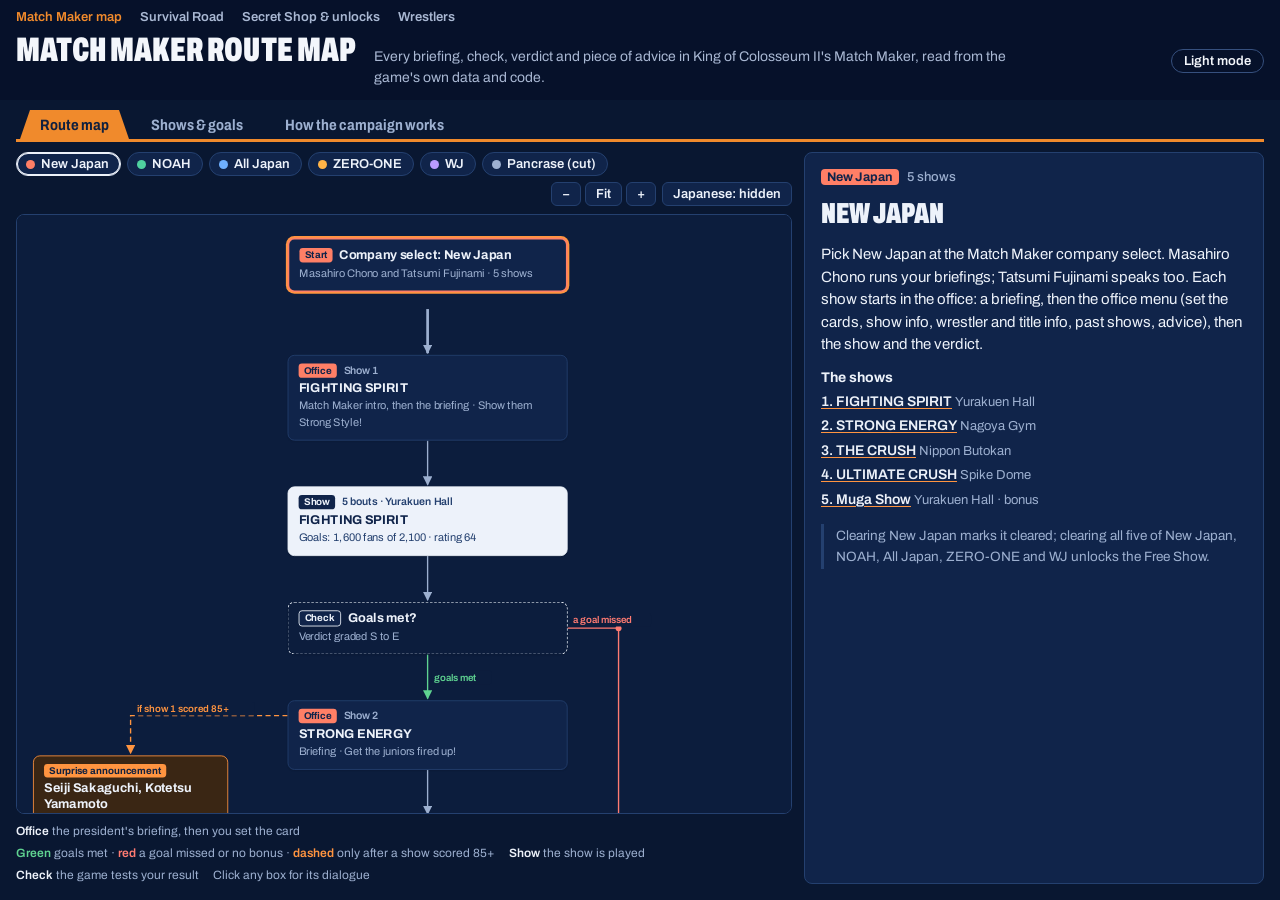
==== docs/matchmaker-map/index.html @ 8a0bccc7 "King of Colosseum II English translation v0.1 (beta)" ====
<!doctype html>
<html lang="en">
<meta charset="utf-8">
<meta name="viewport" content="width=device-width, initial-scale=1">
<title>Match Maker Route Map</title>
<link rel="preconnect" href="https://fonts.googleapis.com">
<link rel="preconnect" href="https://fonts.gstatic.com" crossorigin>
<link rel="stylesheet" href="https://fonts.googleapis.com/css2?family=Big+Shoulders+Display:wght@600;800&family=Source+Sans+3:wght@400;600;700&family=JetBrains+Mono:wght@500&display=swap">
<link rel="preconnect" href="https://fonts.googleapis.com">
<link rel="preconnect" href="https://fonts.gstatic.com" crossorigin>
<link rel="stylesheet" href="https://fonts.googleapis.com/css2?family=Archivo:wdth,wght@62..125,400..900&family=Noto+Sans+JP:wght@400;700&display=swap">
<script>
/* Dark unless the visitor picked light (the toggle in the header). */
try { document.documentElement.dataset.theme = localStorage.getItem("kc2-theme") === "light" ? "light" : "dark"; }
catch (e) { document.documentElement.dataset.theme = "dark"; }
</script>
<style>
/* Shared by the reference pages (tools/pagekit.py): colour tokens (light/dark), header, site nav,
   tabs, chips, buttons, tables and prose. Page-specific colours (--p-*) live here too. */
:root {
  /* light: steel paper and navy ink; the accent is the game's tab orange, gold is the title belt */
  --bg: #e6ebf3; --surface: #ffffff; --sunk: #eef2f8; --ink: #0d1a33; --muted: #4d5d78; --line: #c3cfe1;
  --accent: #c2560c; --accent-soft: #fde9d8; --accent-ink: #ffffff; --good: #17734a; --bad: #b42318; --hl: #8a6100; --hl-bg: #fff2cc;
  --tab: #e8781f; --tab-ink: #10203f; --band: #0f2347; --band-ink: #f3f6fb;
  --p-njpw: #c2412d; --p-noah: #127a55; --p-ajpw: #2563b0; --p-zero1: #b06200; --p-wj: #6d45a8; --p-pancrase: #5a6573;
  --display: "Archivo", "Arial Narrow", "Helvetica Neue", sans-serif;
  --body: "Archivo", "Noto Sans JP", "Segoe UI", system-ui, sans-serif;
  --mono: var(--body);
}
@media (prefers-color-scheme: dark) { :root:not([data-theme="light"]) {
  /* dark: the game's menu blue */
  --bg: #091731; --surface: #10244a; --sunk: #0c1d3d; --ink: #edf2fa; --muted: #9db0d0; --line: #24406f;
  --accent: #ff9440; --accent-soft: #3a2614; --accent-ink: #10203f; --good: #5fd391; --bad: #ff7b72; --hl: #f5c451; --hl-bg: #33290f;
  --tab: #f08a2c; --tab-ink: #10203f; --band: #06112a; --band-ink: #f3f6fb;
  --p-njpw: #ff7f66; --p-noah: #4fd1a0; --p-ajpw: #6fb0ff; --p-zero1: #ffb347; --p-wj: #b99bff; --p-pancrase: #9db0d0;
  color-scheme: dark; } }
:root[data-theme="dark"] {
  --bg: #091731; --surface: #10244a; --sunk: #0c1d3d; --ink: #edf2fa; --muted: #9db0d0; --line: #24406f;
  --accent: #ff9440; --accent-soft: #3a2614; --accent-ink: #10203f; --good: #5fd391; --bad: #ff7b72; --hl: #f5c451; --hl-bg: #33290f;
  --tab: #f08a2c; --tab-ink: #10203f; --band: #06112a; --band-ink: #f3f6fb;
  --p-njpw: #ff7f66; --p-noah: #4fd1a0; --p-ajpw: #6fb0ff; --p-zero1: #ffb347; --p-wj: #b99bff; --p-pancrase: #9db0d0;
  color-scheme: dark; }

html, body { height: 100%; }
*, *::before, *::after { box-sizing: border-box; }
[hidden] { display: none !important; }
body { background: var(--bg); color: var(--ink); margin: 0; font: 15px/1.5 var(--body); font-variant-numeric: tabular-nums; }
:lang(ja), [lang="ja"] { font-family: "Noto Sans JP", var(--body); }
.app { display: flex; flex-direction: column; height: 100%; padding: 0 16px 16px; gap: 10px; }
/* Header: a dark band across the top, the title in heavy condensed type */
header { display: flex; flex-wrap: wrap; align-items: baseline; gap: 4px 18px; margin: 0 -16px; padding: 10px 16px 12px; background: var(--band); color: var(--band-ink); }
h1 { font: 900 34px/0.95 var(--display); font-stretch: 62%; letter-spacing: .005em; text-transform: uppercase; margin: 0; }
h1 span { color: inherit; }
.sub { color: #a9b8d3; font-size: 14px; max-width: 80ch; }
#theme { margin-left: auto; align-self: center; font: 600 13px var(--body); border: 1px solid #36507e; background: transparent; color: var(--band-ink); border-radius: 999px; padding: 4px 12px; cursor: pointer; }
/* Tabs: the game's orange slanted tab header for the open one */
nav.tabs { display: flex; gap: 2px; border-bottom: 3px solid var(--tab); flex-wrap: wrap; padding-left: 4px; }
nav.tabs button { font: 700 15px var(--body); font-stretch: 85%; background: none; border: 0; color: var(--muted); padding: 7px 20px 6px; cursor: pointer; clip-path: polygon(10px 0, calc(100% - 10px) 0, 100% 100%, 0 100%); }
nav.tabs button:hover { color: var(--ink); background: var(--sunk); }
nav.tabs button[aria-selected="true"] { color: var(--tab-ink); background: var(--tab); }
button:focus-visible, a:focus-visible, select:focus-visible, [tabindex]:focus-visible { outline: 2px solid var(--accent); outline-offset: 2px; }
.view { flex: 1; min-height: 0; }
.chip { font: 600 13px var(--body); border: 1px solid var(--line); background: var(--surface); color: var(--ink); border-radius: 999px; padding: 4px 11px 4px 9px; cursor: pointer; display: inline-flex; align-items: center; gap: 6px; }
.chip .dot { width: 9px; height: 9px; border-radius: 50%; background: var(--c); }
.chip[aria-pressed="true"] { border-color: var(--ink); box-shadow: inset 0 0 0 1px var(--ink); }
.btn { font: 600 13px var(--body); border: 1px solid var(--line); background: var(--surface); color: var(--ink); border-radius: 6px; padding: 4px 10px; cursor: pointer; }
.btn:hover { border-color: var(--ink); }
.btn[aria-pressed="true"] { border-color: var(--accent); color: var(--accent); }
a.sl { color: var(--ink); font-weight: 600; text-decoration: underline; text-decoration-color: var(--accent); text-underline-offset: 2px; cursor: pointer; }
.muted { color: var(--muted); }
.small { font-size: 13px; }
/* Tables and prose */
.wrap { max-width: 1180px; display: grid; gap: 16px; padding-bottom: 24px; }
.filters { display: flex; flex-wrap: wrap; gap: 6px; align-items: center; }
.filters select { font: 14px var(--body); padding: 4px 8px; border: 1px solid var(--line); border-radius: 6px; background: var(--surface); color: var(--ink); }
.tablebox { overflow-x: auto; border: 1px solid var(--line); border-radius: 8px; background: var(--surface); }
table { border-collapse: collapse; width: 100%; font-size: 14px; }
th, td { text-align: left; vertical-align: top; padding: 8px 10px; border-bottom: 1px solid var(--line); }
th { font: 700 13px var(--body); color: var(--muted); position: sticky; top: 0; background: var(--surface); }
td.n { font-variant-numeric: tabular-nums; white-space: nowrap; text-align: right; }
tr.first td { border-top: 2px solid var(--line); }
.prose { max-width: 72ch; display: grid; gap: 10px; }
.prose h2 { font: 900 30px/1 var(--display); font-stretch: 62%; text-transform: uppercase; margin: 12px 0 0; }
.prose p, .prose li { margin: 0; }
.prose ol, .prose ul { margin: 0; padding-left: 22px; display: grid; gap: 4px; }
.prose table { font-size: 14px; }
.k { font: 600 13px ui-monospace, Menlo, monospace; background: var(--sunk); border: 1px solid var(--line); border-radius: 4px; padding: 0 4px; }
nav.site { display: flex; flex-wrap: wrap; gap: 4px 18px; font: 600 13px var(--body); width: 100%; order: -1; padding-bottom: 6px; }
nav.site a { color: #a9b8d3; text-decoration: none; }
nav.site a:hover { color: var(--band-ink); }
nav.site a[aria-current="page"] { color: var(--tab); }
.note { border-left: 3px solid var(--line); padding: 2px 0 2px 12px; color: var(--muted); font-size: 13.5px; }
@media (max-width: 900px) { .app { height: auto; min-height: 100%; } }
a.wl { color: inherit; text-decoration: underline dotted; text-decoration-color: var(--muted); text-underline-offset: 3px; }
a.wl:hover { text-decoration-style: solid; text-decoration-color: var(--accent); }

/* Layout: header + tabs, then the campaign flowchart beside a dossier panel (stacks on phones). */

/* Map view */
#map { display: grid; grid-template-columns: minmax(0, 1fr) minmax(0, 460px); gap: 12px; }
.chartcol { display: flex; flex-direction: column; min-width: 0; min-height: 0; gap: 8px; }
.promos { display: flex; flex-wrap: wrap; gap: 6px; align-items: center; }
.tools { margin-left: auto; display: flex; gap: 6px; }
.flowbox { flex: 1; min-height: 360px; overflow: auto; background: var(--sunk); border: 1px solid var(--line); border-radius: 8px; padding: 16px 16px 24px; }
.legend { display: flex; flex-wrap: wrap; gap: 4px 14px; font-size: 12px; color: var(--muted); }
.legend b { color: var(--ink); font-weight: 600; }

/* The flowchart: absolutely placed boxes over an SVG edge layer, scaled as one piece. */
.chartwrap { position: relative; transform-origin: 0 0; }
.chartwrap svg.edges { position: absolute; left: 0; top: 0; overflow: visible; pointer-events: none; }
.step { position: absolute; background: var(--surface); border: 1px solid var(--line); border-radius: 8px; padding: 9px 12px 10px; cursor: pointer; display: grid; gap: 3px; box-shadow: 0 1px 2px rgb(0 0 0 / .12); }
.step:hover { border-color: var(--ink); }
.step.sel { border-color: var(--accent); box-shadow: 0 0 0 2px var(--accent); }
.step .top { display: flex; flex-wrap: wrap; align-items: center; gap: 6px 8px; }
.step .ttl { font: 700 15px/1.25 var(--body); }
.step .meta { font-size: 13px; color: var(--muted); }
.step .num { font: 600 12.5px var(--body); color: var(--muted); }
.tag { font: 700 11.5px/1 var(--body); border-radius: 4px; padding: 3px 6px 2px; white-space: nowrap; }
.t-office { background: var(--pc); color: var(--surface); }
.t-show { background: var(--surface); color: var(--ink); }
.t-check { background: var(--surface); color: var(--ink); border: 1px solid var(--ink); }
.t-branch { background: var(--accent); color: var(--accent-ink); }
.t-bonus { background: var(--hl-bg); color: var(--hl); border: 1px solid var(--hl); }
.t-end { background: var(--good); color: var(--surface); }
.t-over { background: var(--bad); color: var(--surface); }
.step.start { border: 2px solid var(--pc); }
.step.show { background: var(--ink); border-color: var(--ink); color: var(--surface); }
.step.show .meta, .step.show .num { color: var(--line); }
.step.check { background: var(--sunk); border: 1.5px dashed var(--ink); }
.step.branch { border-color: var(--accent); background: var(--accent-soft); }
.step.ending { border: 2.5px solid var(--good); }
.step.over { border: 2.5px solid var(--bad); }
.edge { fill: none; stroke: var(--muted); stroke-width: 1.6; }
.edge.yes { stroke: var(--good); }
.edge.no { stroke: var(--bad); }
.edge.opt { stroke: var(--accent); stroke-dasharray: 6 4; }
.edge.hl { stroke-width: 3.2; }
.edge.dim, .elabel.dim { opacity: .3; }
.elabel rect { fill: var(--sunk); }
.elabel text { font: 600 11.5px var(--body); fill: var(--muted); }
.elabel.yes text { fill: var(--good); } .elabel.no text { fill: var(--bad); } .elabel.opt text { fill: var(--accent); }
.junction { fill: var(--bad); }
#a-muted path { fill: var(--muted); } #a-yes path { fill: var(--good); } #a-no path { fill: var(--bad); } #a-opt path { fill: var(--accent); }
.zoom { display: flex; gap: 4px; }
.zoom .btn { min-width: 30px; }
.cutnote { border: 1px dashed var(--muted); border-radius: 8px; padding: 8px 12px; color: var(--muted); font-size: 13.5px; margin: 0 0 12px; max-width: 760px; }

/* Panel */
aside.panel { background: var(--surface); border: 1px solid var(--line); border-radius: 8px; overflow-y: auto; overflow-x: hidden; min-width: 0; padding: 16px; display: flex; flex-direction: column; gap: 14px; }
.panel h2 { font: 900 29px/1.05 var(--display); margin: 0; text-transform: uppercase; font-stretch: 62%; text-wrap: balance; }
.panel h3 { font: 700 14px var(--body); color: var(--ink); margin: 0 0 6px; }
.panel p { margin: 0; }
.panel > * { min-width: 0; flex-shrink: 0; }
.kicker { font: 500 13px var(--body); color: var(--muted); display: flex; gap: 8px; align-items: center; flex-wrap: wrap; }
.ptag { font: 700 12.5px var(--body); color: var(--surface); background: var(--pc); border-radius: 4px; padding: 1px 6px; }
.facts { display: grid; grid-template-columns: repeat(auto-fit, minmax(120px, 1fr)); gap: 6px; }
.fact { background: var(--sunk); border-radius: 6px; padding: 6px 9px; }
.fact .fk { font: 700 12px var(--body); color: var(--muted); }
.fact .v { font: 700 17px var(--body); font-variant-numeric: tabular-nums; }
.fact .v small { font-weight: 400; font-size: 12.5px; color: var(--muted); }
ul.rules { margin: 0; padding: 0; list-style: none; display: grid; gap: 3px; font-size: 14px; }
.cond { background: var(--sunk); border-left: 3px solid var(--ink); border-radius: 0 6px 6px 0; padding: 7px 10px; font-size: 14px; }
.cond b { font-weight: 700; }
.note { border-left: 3px solid var(--line); padding: 2px 0 2px 12px; color: var(--muted); font-size: 13.5px; }
.talk { display: grid; gap: 6px; }
.page { background: var(--sunk); border-radius: 6px; padding: 7px 10px; font-size: 14.5px; }
.page .spk { font: 700 12.5px var(--body); color: var(--pc); display: block; margin-bottom: 1px; }
.page .spk.second { color: var(--muted); }
.page .y { color: var(--hl); font-weight: 600; }
.page .jp { display: block; color: var(--muted); font-size: 13px; margin-top: 4px; white-space: pre-line; }
.seg { display: flex; flex-wrap: wrap; gap: 0; border: 1px solid var(--line); border-radius: 6px; overflow: hidden; width: fit-content; }
.seg button { font: 600 13px var(--body); border: 0; background: var(--surface); color: var(--muted); padding: 5px 11px; cursor: pointer; }
.seg button + button { border-left: 1px solid var(--line); }
.seg button[aria-pressed="true"] { background: var(--ink); color: var(--surface); }
.grades { display: grid; grid-template-columns: minmax(0, 1fr); gap: 6px; }
details.g { border: 1px solid var(--line); border-radius: 6px; min-width: 0; }
details.g > summary { cursor: pointer; padding: 6px 10px; display: flex; gap: 10px; align-items: baseline; list-style: none; }
details.g > summary::-webkit-details-marker { display: none; }
details.g > summary::before { content: "▸"; color: var(--muted); }
details.g[open] > summary::before { content: "▾"; }
details.g > .talk { padding: 0 8px 8px; }
.gl { font: 800 20px/1 var(--display); font-stretch: 62%; width: 18px; text-align: center; }
.gs { font-size: 13px; color: var(--muted); }
.gf { font-size: 13.5px; flex: 1; min-width: 0; }
details.g[open] .gf { display: none; }

#shows, #how { overflow: auto; }
td .rules { font-size: 13px; color: var(--muted); }

@media (max-width: 900px) {
  .app { height: auto; min-height: 100%; }
  #map { grid-template-columns: minmax(0, 1fr); }
  .flowbox { max-height: 70vh; flex: none; }
  .tools { margin-left: 0; }
}
</style>

<div class="app">
  <header>
    <h1>Match Maker <span>Route Map</span></h1>
    <div class="sub">Every briefing, check, verdict and piece of advice in King of Colosseum II's Match Maker, read from the game's own data and code.</div>
    <button id="theme" type="button"></button>
    <nav class="site" aria-label="Reference pages"><a href="../matchmaker-map/" aria-current="page">Match Maker map</a><a href="../survival-road/">Survival Road</a><a href="../secret-shop/">Secret Shop & unlocks</a><a href="../wrestlers/">Wrestlers</a></nav>
  </header>
  <nav class="tabs" role="tablist">
    <button role="tab" id="t-map" aria-selected="true" aria-controls="map">Route map</button>
    <button role="tab" id="t-shows" aria-selected="false" aria-controls="shows">Shows &amp; goals</button>
    <button role="tab" id="t-how" aria-selected="false" aria-controls="how">How the campaign works</button>
  </nav>

  <section class="view" id="map" role="tabpanel">
    <div class="chartcol">
      <div class="promos" id="promos">
        <div class="tools"><span class="zoom"><button class="btn" id="zout" type="button" aria-label="Zoom out">−</button><button class="btn" id="zfit" type="button">Fit</button><button class="btn" id="zin" type="button" aria-label="Zoom in">+</button></span><button class="btn" id="jp" type="button" aria-pressed="false">Japanese: hidden</button></div>
      </div>
      <div class="flowbox" id="flowbox"></div>
      <div class="legend">
        <span><b>Office</b> the president's briefing, then you set the card</span>
        <span><b style="color:var(--good)">Green</b> goals met · <b style="color:var(--bad)">red</b> a goal missed or no bonus · <b style="color:var(--accent)">dashed</b> only after a show scored 85+</span>
        <span><b>Show</b> the show is played</span>
        <span><b>Check</b> the game tests your result</span>
        <span>Click any box for its dialogue</span>
      </div>
    </div>
    <aside class="panel" id="panel" aria-live="polite"></aside>
  </section>

  <section class="view" id="shows" role="tabpanel" hidden>
    <div class="wrap">
      <div class="prose"><p>Every show and the goals it sets. A show is cleared when attendance reaches its goal <b>and</b> the average match rating reaches its goal; the grade (S to E) only changes what the president says. The last show of each promotion is a bonus show, played only if every earlier show scored A or better.</p></div>
      <div class="filters">
        <label for="f-promo" class="small muted">Promotion</label>
        <select id="f-promo"></select>
      </div>
      <div class="tablebox"><table id="stable"><thead><tr><th>Promotion</th><th>#</th><th>Show</th><th>Venue</th><th>Capacity</th><th>Attendance goal</th><th>Rating goal</th><th>Bouts</th><th>Roster</th><th>Rules</th></tr></thead><tbody></tbody></table></div>
    </div>
  </section>

  <section class="view" id="how" role="tabpanel" hidden>
    <div class="wrap"><div class="prose" id="howtext"></div></div>
  </section>
</div>

<script type="application/json" id="data">{"promotions":[{"slot":1,"key":"njpw","label":"New Japan","speakers":["Masahiro Chono","Tatsumi Fujinami"],"shows":[{"name":"FIGHTING SPIRIT","name_jp":"ＦＩＧＨＴＩＮＧ　ＳＰＩＲＩＴ","goal":"Show them Strong Style!","goal_jp":"ストロングスタイルを見せつけろ ！","venue":"Yurakuen Hall","venue_jp":"遊楽園ホール","crowd":"New Japan Fans","capacity":2100,"matches":5,"attendance_goal":1600,"rating_goal":64,"roster":18,"notes":["① Use every available wrestler","② IWGP Tag Team title matches OK","③ No other title matches","④ Bouts 4 and 5 must be tag matches"],"n":1,"bonus":false,"briefing":"2853.1","intro":"2853.0","advice":{"Matchmaking":["2877.2","2877.3","2877.13","2877.4"],"Match Rating":["2877.15","2877.16","2877.20"],"Other":["2877.30","2877.28","2877.29","2877.34"]},"advice_prompt":"2877.0","met":["2861.0","2861.1","2861.2","2861.3","2861.4","2861.5"],"missed":["2869.0","2869.1","2869.2","2869.3","2861.4","2861.5"]},{"name":"STRONG ENERGY","name_jp":"ＳＴＲＯＮＧ　ＥＮＥＲＧＹ","goal":"Get the juniors fired up!","goal_jp":"ジュニアを盛り上げろ ！","venue":"Nagoya Gym","venue_jp":"名古屋体育館","crowd":"New Japan Fans","capacity":8500,"matches":8,"attendance_goal":6500,"rating_goal":68,"roster":24,"notes":["① Use every available wrestler","② IWGP Jr. Heavyweight title matches OK","③ IWGP Jr. Tag Team title matches OK","④ No other title matches"],"n":2,"bonus":false,"briefing":"2853.2","intro":null,"followup":{"line":"2853.8","after":1,"guests":["Seiji Sakaguchi","Kotetsu Yamamoto"],"guest_links":["roster/39","roster/45"],"note":null},"advice":{"Matchmaking":["2877.5","2877.7","2877.11","2877.13"],"Match Rating":["2877.17","2877.18","2877.21"],"Other":["2877.31","2877.35","2877.32","2877.36"]},"advice_prompt":"2877.0","met":["2861.6","2861.7","2861.8","2861.9","2861.4","2861.11"],"missed":["2861.6","2869.7","2869.8","2869.9","2869.10","2861.11"]},{"name":"THE CRUSH","name_jp":"ＴＨＥ　ＣＲＵＳＨ","goal":"Repel New Japan's invaders!","goal_jp":"新日本プロレスを外敵から守れ ！","venue":"Nippon Butokan","venue_jp":"日本武闘館","crowd":"New Japan Fans","capacity":16000,"matches":10,"attendance_goal":13000,"rating_goal":70,"roster":34,"notes":["① IWGP Heavyweight title matches OK","② NWF Heavyweight title matches OK","③ No other title matches"],"n":3,"bonus":false,"briefing":"2853.3","intro":null,"followup":{"line":"2853.9","after":2,"guests":["Kantaro Hoshino"],"guest_links":["roster/13"],"note":null},"advice":{"Matchmaking":["2877.6","2877.8","2877.5","2877.7"],"Match Rating":["2877.24","2877.19","2877.22","2877.23"],"Other":["2877.30","2877.28","2877.29","2877.34"]},"advice_prompt":"2877.0","met":["2861.12","2861.13","2861.14","2861.15","2861.16","2861.11"],"missed":["2869.12","2869.13","2869.14","2869.15","2869.16","2861.11"]},{"name":"ULTIMATE CRUSH","name_jp":"ＵＬＴＩＭＡＴＥ　ＣＲＵＳＨ","goal":"Prove New Japan is No. 1!","goal_jp":"新日本最強を証明せよ ！","venue":"Spike Dome","venue_jp":"スパイクドーム","crowd":"New Japan Fans","capacity":65000,"matches":10,"attendance_goal":55000,"rating_goal":72,"roster":39,"notes":["① Ultimate Crush Rules matches OK","② Any title match may be booked"],"n":4,"bonus":false,"briefing":"2853.4","intro":null,"followup":{"line":"2853.10","after":3,"guests":["Axe Dugan"],"guest_links":["templates/70"],"note":null},"advice":{"Matchmaking":["2877.9","2877.10","2877.5","2877.6","2877.7","2877.8"],"Match Rating":["2877.27","2877.26"],"Other":["2877.31","2877.35","2877.32"]},"advice_prompt":"2877.0","met":["2861.18","2861.19","2861.20","2861.21","2861.4","2861.11"],"missed":["2861.18","2869.19","2869.20","2869.21","2869.22","2869.23"]},{"name":"Muga Show","name_jp":"無我興行","goal":"Back to the roots","goal_jp":"原点回帰","venue":"Yurakuen Hall","venue_jp":"遊楽園ホール","crowd":"New Japan Fans","capacity":2100,"matches":5,"attendance_goal":1600,"rating_goal":70,"roster":18,"notes":["① All matches under Muga Rules","② No title matches"],"n":5,"bonus":true,"briefing":"2853.5","intro":null,"advice":{"Matchmaking":["2877.12"],"Match Rating":["2877.25"],"Other":["2877.33"]},"advice_prompt":"2877.1","met":["2861.24","2861.25","2861.26","2861.27","2861.28","2861.29"],"missed":["2869.24","2869.25","2869.26","2869.27","2869.28","2869.29"]}],"gameover":"2853.6","ending":"2853.7","cut":false},{"slot":2,"key":"noah","label":"NOAH","speakers":["Mitsuharu Misawa","Masao Inoue"],"shows":[{"name":"The First Navigation","name_jp":"Ｔｈｅ　Ｆｉｒｓｔ　Ｎａｖｉｇａｔｉｏｎ","goal":"Keep the fans happy","goal_jp":"お客さんを満足させる","venue":"Meifa Ariake","venue_jp":"メイファ有明","crowd":"NOAH Fans","capacity":1800,"matches":5,"attendance_goal":1400,"rating_goal":64,"roster":18,"notes":["① Use every available wrestler","② Bouts 4 and 5 must be tag matches","③ No title matches"],"n":1,"bonus":false,"briefing":"2855.1","intro":"2853.0","advice":{"Matchmaking":["2879.2","2879.3","2879.9"],"Match Rating":["2879.15","2879.16"],"Other":["2879.28","2879.26","2879.27","2879.36"]},"advice_prompt":"2879.0","met":["2863.0","2863.1","2863.2","2863.3","2863.4","2863.5"],"missed":["2863.0","2871.1","2871.2","2871.3","2871.4","2871.5"]},{"name":"Navigation with Breeze","name_jp":"Ｎａｖｉｇａｔｉｏｎ　ｗｉｔｈ　Ｂｒｅｅｚｅ","goal":"Get NOAH's juniors fired up!","goal_jp":"ノアのジュニアを盛り上げろ ！","venue":"Sapporo Hall","venue_jp":"札幌ホール","crowd":"NOAH Fans","capacity":8000,"matches":8,"attendance_goal":5800,"rating_goal":68,"roster":24,"notes":["① Use every available wrestler","② GHC Jr. Heavyweight title matches OK","③ GHC Jr. Tag Team title matches OK","④ No other title matches"],"n":2,"bonus":false,"briefing":"2855.2","intro":null,"followup":{"line":"2855.8","after":1,"guests":["Rusher Kimura"],"guest_links":["roster/76"],"note":null},"advice":{"Matchmaking":["2879.4","2879.5","2879.7","2879.11","2879.14"],"Match Rating":["2879.17","2879.18","2879.21"],"Other":["2879.29","2879.35","2879.34","2879.30"]},"advice_prompt":"2879.0","met":["2863.6","2863.7","2863.8","2863.9","2863.10","2863.11"],"missed":["2863.6","2871.7","2871.8","2871.9","2871.10","2871.11"]},{"name":"GREAT VOYAGE","name_jp":"GREAT　VOYAGE","goal":"Show them the best wrestling!","goal_jp":"最高のプロレスを魅せろ ！","venue":"Nippon Butokan","venue_jp":"日本武闘館","crowd":"NOAH Fans","capacity":16000,"matches":10,"attendance_goal":13000,"rating_goal":70,"roster":28,"notes":["① Use every available wrestler","② GHC Heavyweight title matches OK","③ GHC Tag Team title matches OK","④ No other title matches"],"n":3,"bonus":false,"briefing":"2855.3","intro":null,"followup":{"line":"2855.9","after":2,"guests":["Saber"],"guest_links":["templates/87"],"note":null},"advice":{"Matchmaking":["2879.6","2879.5","2879.7","2879.8","2879.9"],"Match Rating":["2879.19","2879.20","2879.25"],"Other":["2879.28","2879.26","2879.27","2879.30"]},"advice_prompt":"2879.0","met":["2863.12","2863.13","2863.14","2863.9","2863.16","2863.17"],"missed":["2863.12","2871.13","2871.14","2871.15","2871.16","2863.17"]},{"name":"DEPARTURE","name_jp":"ＤＥＰＡＲＴＵＲＥ","goal":"Make the dream cards happen","goal_jp":"夢のカードを実現させよ","venue":"Spike Dome","venue_jp":"スパイクドーム","crowd":"NOAH Fans","capacity":65000,"matches":10,"attendance_goal":54000,"rating_goal":72,"roster":40,"notes":["Any title match may be booked"],"n":4,"bonus":false,"briefing":"2855.4","intro":null,"followup":{"line":"2855.10","after":3,"guests":["Sam Pop"],"guest_links":["templates/69"],"note":null},"advice":{"Matchmaking":["2879.10","2879.5","2879.6","2879.7","2879.8","2879.9"],"Match Rating":["2879.22","2879.23"],"Other":["2879.29","2879.35","2879.34","2879.30","2879.31"]},"advice_prompt":"2879.0","met":["2863.18","2863.19","2863.20","2863.21","2863.22","2863.23"],"missed":["2863.18","2871.19","2871.20","2871.21","2871.22","2871.23"]},{"name":"Wrestlers' Assoc. Show","name_jp":"選手会興行","goal":"Fun wrestling","goal_jp":"楽しいプロレス","venue":"Yurakuen Hall","venue_jp":"遊楽園ホール","crowd":"NOAH Fans","capacity":2100,"matches":5,"attendance_goal":1800,"rating_goal":70,"roster":20,"notes":["① All bouts: singles, 15 min., one fall","② No title matches"],"n":5,"bonus":true,"briefing":"2855.5","intro":null,"advice":{"Matchmaking":["2879.12","2879.13"],"Match Rating":["2879.24"],"Other":["2879.32","2879.33"]},"advice_prompt":"2879.1","met":["2863.24","2863.25","2863.26","2863.27","2863.28","2863.29"],"missed":["2863.24","2871.25","2871.26","2863.27","2871.28","2871.29"]}],"gameover":"2855.6","ending":"2855.7","cut":false},{"slot":3,"key":"ajpw","label":"All Japan","speakers":["Keiji Mutoh",null],"shows":[{"name":"Excite Series","name_jp":"エキサイト・シリーズ","goal":"Upbeat wrestling","goal_jp":"明るいプロレス","venue":"Yurakuen Hall","venue_jp":"遊楽園ホール","crowd":"All Japan Fans","capacity":2100,"matches":5,"attendance_goal":1500,"rating_goal":64,"roster":18,"notes":["① Use every available wrestler","② All Asia Tag Team title matches OK","③ No other title matches","④ Bouts 4 and 5 must be tag matches"],"n":1,"bonus":false,"briefing":"2856.1","intro":"2853.0","advice":{"Matchmaking":["2880.1","2880.2","2880.6","2880.12"],"Match Rating":["2880.13","2880.14"],"Other":["2880.25","2880.23","2880.24","2880.28"]},"advice_prompt":"2880.0","met":["2864.0","2864.1","2864.2","2864.3","2864.4","2864.5"],"missed":["2864.0","2872.1","2872.2","2872.3","2864.4","2864.5"]},{"name":"Summer Action Series","name_jp":"サマーアクション・シリーズ","goal":"Fun wrestling","goal_jp":"楽しいプロレス","venue":"Kansai Gym","venue_jp":"関西体育館","crowd":"All Japan Fans","capacity":7000,"matches":7,"attendance_goal":5000,"rating_goal":68,"roster":22,"notes":["① Use every available wrestler","② World Tag Team title matches OK","③ No other title matches"],"n":2,"bonus":false,"briefing":"2856.2","intro":null,"followup":{"line":"2856.8","after":1,"guests":["Kokushi Muso"],"guest_links":["roster/84"],"note":null},"advice":{"Matchmaking":["2880.3","2880.4","2880.6","2880.10"],"Match Rating":["2880.20","2880.15","2880.16"],"Other":["2880.26","2880.29","2880.27","2880.31"]},"advice_prompt":"2880.0","met":["2864.6","2864.7","2864.8","2864.9","2864.10","2864.11"],"missed":["2864.6","2872.7","2872.8","2872.9","2864.10","2872.11"]},{"name":"RE-BIRTH×RE-VERSE","name_jp":"ＲＥ－ＢＩＲＴＨ×ＲＥ－ＶＥＲＳＥ","goal":"Hard-hitting wrestling","goal_jp":"激しいプロレス","venue":"Nippon Butokan","venue_jp":"日本武闘館","crowd":"All Japan Fans","capacity":16000,"matches":10,"attendance_goal":12000,"rating_goal":70,"roster":28,"notes":["① Use every available wrestler","② Triple Crown title matches OK","③ World Junior title matches OK","④ No other title matches"],"n":3,"bonus":false,"briefing":"2856.3","intro":null,"followup":{"line":"2856.9","after":2,"guests":["Great Muta"],"guest_links":["roster/83"],"note":null},"advice":{"Matchmaking":["2880.5","2880.9","2880.4","2880.6"],"Match Rating":["2880.19","2880.17"],"Other":["2880.25","2880.23","2880.24","2880.28"]},"advice_prompt":"2880.0","met":["2864.12","2864.13","2864.14","2864.15","2864.16","2864.17"],"missed":["2864.12","2872.13","2872.14","2864.15","2872.16","2864.17"]},{"name":"Odo New Century","name_jp":"王道新世紀","goal":"A new kind of wrestling","goal_jp":"新しいプロレス","venue":"Spike Dome","venue_jp":"スパイクドーム","crowd":"All Japan Fans","capacity":65000,"matches":10,"attendance_goal":50000,"rating_goal":72,"roster":43,"notes":["Any title match may be booked"],"n":4,"bonus":false,"briefing":"2856.4","intro":null,"followup":{"line":"2856.10","after":3,"guests":["Star Bison"],"guest_links":["templates/72"],"note":null},"advice":{"Matchmaking":["2880.8","2880.4","2880.5","2880.6","2880.9"],"Match Rating":["2880.21","2880.18"],"Other":["2880.26","2880.29","2880.27"]},"advice_prompt":"2880.0","met":["2864.18","2864.19","2864.20","2864.21","2864.22","2864.23"],"missed":["2864.18","2872.19","2872.20","2864.21","2864.22","2872.23"]},{"name":"Muscle-1","name_jp":"マッスル ー １","goal":"Fantasy fights","goal_jp":"ファンタジーファイト","venue":"Spike Dome","venue_jp":"スパイクドーム","crowd":"Wrestling Fans","capacity":65000,"matches":10,"attendance_goal":52000,"rating_goal":70,"roster":25,"notes":["① All matches under American Rules","② No title matches"],"n":5,"bonus":true,"briefing":"2856.5","intro":null,"advice":{"Matchmaking":["2880.11"],"Match Rating":["2880.22"],"Other":["2880.30"]},"advice_prompt":"2880.0","met":["2864.24","2864.25","2864.26","2864.27","2864.28","2864.29"],"missed":["2864.24","2872.25","2872.26","2864.27","2864.28","2864.29"]}],"gameover":"2856.6","ending":"2856.7","cut":false},{"slot":4,"key":"zero1","label":"ZERO-ONE","speakers":["Shinya Hashimoto",null],"shows":[{"name":"01 Division","name_jp":"０１　Ｄｉｖｉｓｉｏｎ","goal":"Thrill the crowd to the core!","goal_jp":"客を腹の底から楽しませろ！","venue":"Yurakuen Hall","venue_jp":"遊楽園ホール","crowd":"ZERO-ONE Fans","capacity":2100,"matches":5,"attendance_goal":1500,"rating_goal":64,"roster":18,"notes":["① Use every available wrestler","② No title matches"],"n":1,"bonus":false,"briefing":"2857.1","intro":"2853.0","advice":{"Matchmaking":["2881.1","2881.2","2881.9"],"Match Rating":["2881.13","2881.14"],"Other":["2881.25","2881.23","2881.24","2881.31"]},"advice_prompt":"2881.0","met":["2865.0","2865.1","2865.2","2865.3","2865.4","2865.5"],"missed":["2873.0","2873.1","2873.2","2873.3","2873.4","2873.5"]},{"name":"VAST ENERGY","name_jp":"VAST　ENERGY","goal":"Leave the crowd satisfied!","goal_jp":"客を徹底的に満足させろ！","venue":"Kansai Gym","venue_jp":"関西体育館","crowd":"ZERO-ONE Fans","capacity":7000,"matches":7,"attendance_goal":5000,"rating_goal":68,"roster":22,"notes":["① Use every available wrestler","② Tenkaichi Jr. title matches OK","③ No other title matches"],"n":2,"bonus":false,"briefing":"2857.2","intro":null,"followup":{"line":"2857.8","after":1,"guests":["Bat Safari"],"guest_links":["templates/97"],"note":null},"advice":{"Matchmaking":["2881.3","2881.4","2881.6","2881.12"],"Match Rating":["2881.15","2881.16"],"Other":["2881.26","2881.29","2881.28","2881.27"]},"advice_prompt":"2881.0","met":["2865.6","2865.7","2865.8","2865.9","2865.10","2865.11"],"missed":["2865.6","2873.7","2873.8","2873.9","2865.10","2865.11"]},{"name":"New Century Genesis","name_jp":"真世紀創造。","goal":"Fire up the promotion war!","goal_jp":"対抗戦を過激に盛り上げろ！","venue":"Oedo Kokugikan","venue_jp":"大江戸国技館","crowd":"ZERO-ONE Fans","capacity":12000,"matches":9,"attendance_goal":9000,"rating_goal":70,"roster":28,"notes":["① Tenkaichi Tag Team title matches OK","② No other title matches"],"n":3,"bonus":false,"briefing":"2857.3","intro":null,"followup":{"line":"2857.9","after":2,"guests":["Riki Choshu"],"guest_links":["roster/134"],"note":null},"advice":{"Matchmaking":["2881.10","2881.4","2881.5","2881.6","2881.7"],"Match Rating":["2881.19","2881.17"],"Other":["2881.25","2881.23","2881.24"]},"advice_prompt":"2881.0","met":["2865.12","2865.13","2865.14","2865.15","2865.16","2865.17"],"missed":["2865.12","2873.13","2873.14","2865.15","2865.16","2865.17"]},{"name":"New World Genesis","name_jp":"真天地創造。","goal":"Book the ultimate dream match!","goal_jp":"究極のドリームマッチを実現させろ！","venue":"Kawashima","venue_jp":"川島球場","crowd":"ZERO-ONE Fans","capacity":30000,"matches":10,"attendance_goal":24000,"rating_goal":72,"roster":42,"notes":["Any title match may be booked"],"n":4,"bonus":false,"briefing":"2857.4","intro":null,"followup":{"line":"2857.10","after":3,"guests":["Nobuhisa Sanada"],"guest_links":["templates/112"],"note":null},"advice":{"Matchmaking":["2881.8","2881.4","2881.5","2881.6","2881.7","2881.10"],"Match Rating":["2881.20","2881.18","2881.21"],"Other":["2881.26","2881.29","2881.28","2881.27"]},"advice_prompt":"2881.0","met":["2865.18","2865.19","2865.20","2865.21","2865.22","2865.23"],"missed":["2865.18","2873.19","2873.20","2865.21","2865.22","2873.23"]},{"name":"01 WORLD","name_jp":"０１　ＷＯＲＬＤ","goal":"Hustle with world wrestling!","goal_jp":"世界のプロレスでハッスルせよ！","venue":"Nagoya Gym","venue_jp":"名古屋体育館","crowd":"ZERO-ONE Fans","capacity":8500,"matches":8,"attendance_goal":7000,"rating_goal":70,"roster":30,"notes":["No title matches"],"n":5,"bonus":true,"briefing":"2857.5","intro":null,"advice":{"Matchmaking":["2881.11"],"Match Rating":["2881.22"],"Other":["2881.30"]},"advice_prompt":"2881.0","met":["2865.24","2865.25","2865.26","2865.27","2865.28","2865.29"],"missed":["2873.24","2873.25","2873.26","2873.27","2865.28","2865.29"]}],"gameover":"2857.6","ending":"2857.7","cut":false},{"slot":5,"key":"wj","label":"WJ","speakers":["Katsuji Nagashima",null],"shows":[{"name":"MAGMA01","name_jp":"ＭＡＧＭＡ０１","goal":"Dead-center wrestling","goal_jp":"ど真ん中プロレス","venue":"Yurakuen Hall","venue_jp":"遊楽園ホール","crowd":"WJ Fans","capacity":2100,"matches":5,"attendance_goal":1400,"rating_goal":64,"roster":14,"notes":["① Use every available wrestler","② WMG Tag Team title matches OK","③ No other title matches"],"n":1,"bonus":false,"briefing":"2858.1","intro":"2853.0","advice":{"Matchmaking":["2882.1","2882.2","2882.5","2882.8"],"Match Rating":["2882.13","2882.14","2882.15"],"Other":["2882.25","2882.23","2882.24","2882.29","2882.28"]},"advice_prompt":"2882.0","met":["2866.0","2866.1","2866.2","2866.3","2866.4","2866.5"],"missed":["2866.0","2874.1","2874.2","2874.3","2866.4","2866.5"]},{"name":"MAGMA02","name_jp":"ＭＡＧＭＡ０２","goal":"Ultimate dead-center wrestling","goal_jp":"究極のど真ん中プロレス","venue":"Hiroshima Gym","venue_jp":"広島体育館","crowd":"WJ Fans","capacity":6000,"matches":6,"attendance_goal":4000,"rating_goal":68,"roster":16,"notes":["① Use every available wrestler","② WMG Heavyweight title matches OK","③ No other title matches"],"n":2,"bonus":false,"briefing":"2858.2","intro":null,"followup":{"line":"2858.7","after":1,"guests":["Mask de Panther"],"guest_links":["templates/29"],"note":null},"advice":{"Matchmaking":["2882.4","2882.6","2882.12","2882.3"],"Match Rating":["2882.16","2882.17","2882.18"],"Other":["2882.26","2882.27","2882.29","2882.28","2882.31"]},"advice_prompt":"2882.0","met":["2866.6","2866.7","2866.8","2866.9","2866.10","2866.11"],"missed":["2874.6","2874.7","2874.8","2874.9","2866.10","2866.11"]},{"name":"MAGMA03","name_jp":"ＭＡＧＭＡ０３","goal":"Eye-popping Strong Style","goal_jp":"目ン玉飛び出るようなストロングスタイル","venue":"Oedo Kokugikan","venue_jp":"大江戸国技館","crowd":"WJ Fans","capacity":12000,"matches":8,"attendance_goal":8000,"rating_goal":72,"roster":20,"notes":["Any title match may be booked"],"n":3,"bonus":false,"briefing":"2858.3","intro":null,"followup":{"line":"2858.8","after":2,"guests":["Power Warrior"],"guest_links":["roster/137"],"note":null},"advice":{"Matchmaking":["2882.7","2882.9","2882.10"],"Match Rating":["2882.19","2882.20","2882.21"],"Other":["2882.25","2882.23","2882.24","2882.29","2882.28"]},"advice_prompt":"2882.0","met":["2866.12","2866.13","2866.14","2866.15","2866.16","2866.17"],"missed":["2866.12","2874.1","2874.2","2874.15","2866.16","2866.17"]},{"name":"X-1","name_jp":"X-1","goal":"The ultimate Vale Tudo match","goal_jp":"究極のVTマッチ","venue":"Kanagawa Gym","venue_jp":"神奈川文化体育館","crowd":"MMA Fans","capacity":6000,"matches":6,"attendance_goal":5000,"rating_goal":65,"roster":17,"notes":["① All matches under Vale Tudo Rules","② No title matches"],"n":4,"bonus":true,"briefing":"2858.4","intro":null,"advice":{"Matchmaking":["2882.11"],"Match Rating":["2882.22"],"Other":["2882.30"]},"advice_prompt":"2882.0","met":["2866.18","2866.19","2866.14","2866.21","2866.22","2866.23"],"missed":["2866.18","2874.19","2874.20","2866.21","2866.22","2874.23"]}],"gameover":"2858.5","ending":"2858.6","cut":false},{"slot":6,"key":"pancrase","label":"Pancrase (cut)","speakers":["Masami Ozaki",null],"shows":[{"name":"SPIRIT TOUR","name_jp":"ＳＰＲＩＴ　ＴＯＵＲ","goal":"Fight aggressive matches!","goal_jp":"アグレッシブな試合をしろ ！","venue":"Yurakuen Hall","venue_jp":"遊楽園ホール","crowd":"Pancrase Fans","capacity":2100,"matches":5,"attendance_goal":1400,"rating_goal":60,"roster":10,"notes":["① All matches under Pancrase Rules","② KOP Welterweight title matches OK","③ KOP Middleweight title matches OK","④ No other title matches"],"n":1,"bonus":false,"briefing":"2859.1","intro":"2859.0","advice":{"Matchmaking":["2883.1","2883.2","2883.3","2883.6"],"Match Rating":["2883.11"],"Other":["2883.17","2883.18","2883.19","2883.20"]},"advice_prompt":"2883.0","met":["2867.0","2867.1","2867.2","2867.3","2867.4","2867.5"],"missed":["2867.0","2875.1","2875.2","2875.3","2867.4","2875.5"]},{"name":"HYBRID TOUR","name_jp":"ＨＹＢＲＩＤ　ＴＯＵＲ","goal":"Master the hybrid style!","goal_jp":"ハイブリッドを極めろ ！","venue":"Kanagawa Gym","venue_jp":"神奈川文化体育館","crowd":"Pancrase Fans","capacity":6000,"matches":6,"attendance_goal":4000,"rating_goal":65,"roster":12,"notes":["① All matches under Pancrase Rules","② KOP Light Heavyweight title matches OK","③ KOP Heavyweight title matches OK","④ No other title matches"],"n":2,"bonus":false,"briefing":"2859.2","intro":null,"followup":{"line":"2859.7","after":1,"guests":[],"guest_links":[],"note":"Cut data: this line names a guest whom the code adds one show later."},"advice":{"Matchmaking":["2883.4","2883.5","2883.6","2883.3","2883.7"],"Match Rating":["2883.12","2883.13"],"Other":["2883.21","2883.17","2883.18","2883.19","2883.20"]},"advice_prompt":"2883.0","met":["2867.6","2867.7","2867.8","2867.9","2867.4","2867.5"],"missed":["2875.6","2875.7","2875.8","2875.9","2875.10","2875.11"]},{"name":"10th Anniversary Show","name_jp":"１０周年記念大会","goal":"Find Pancrase's strongest!","goal_jp":"パンクラス最強を決めよ ！","venue":"Oedo Kokugikan","venue_jp":"大江戸国技館","crowd":"Pancrase Fans","capacity":12000,"matches":8,"attendance_goal":8000,"rating_goal":70,"roster":16,"notes":["① All matches under Pancrase Rules","② Any title match may be booked"],"n":3,"bonus":false,"briefing":"2859.3","intro":null,"followup":{"line":"2859.8","after":2,"guests":["Jushin Liger"],"guest_links":["roster/23"],"note":"Cut data: this line names a guest whom the code adds one show later."},"advice":{"Matchmaking":["2883.8","2883.9","2883.4","2883.5","2883.7"],"Match Rating":["2883.14","2883.15"],"Other":["2883.17","2883.18","2883.19","2883.20","2883.21"]},"advice_prompt":"2883.0","met":["2867.12","2867.13","2867.14","2867.15","2867.16","2867.17"],"missed":["2875.12","2875.7","2875.2","2875.15","2875.16","2867.17"]},{"name":"DARK2004","name_jp":"ＤＡＲＫ２００４","goal":"Defeat the invaders!","goal_jp":"外敵を倒せ ！","venue":"Rinkai","venue_jp":"臨海コロシアム","crowd":"MMA Fans","capacity":12000,"matches":8,"attendance_goal":8000,"rating_goal":70,"roster":29,"notes":["① All matches under Vale Tudo Rules","② No title matches"],"n":4,"bonus":true,"briefing":"2859.4","intro":null,"advice":{"Matchmaking":["2883.10"],"Match Rating":["2883.16"],"Other":["2883.17","2883.18","2883.19","2883.20","2883.21"]},"advice_prompt":"2883.0","met":["2867.18","2867.19","2867.20","2867.21","2867.22","2867.23"],"missed":["2875.18","2875.7","2875.20","2867.21","2875.22","2867.23"]}],"gameover":"2859.5","ending":"2859.6","cut":true}],"grades":[["S",95],["A",85],["B",70],["C",50],["D",30],["E",0]],"dialogue":{"2877.0":[{"en":"What do you want to know? Spit it out!","jp":"何が聞きたいんだ ？\n言ってみろ ！","second":false}],"2877.1":[{"en":"Yeah, yeah. What would you like to know?","jp":"うんうん。\n何が聞きたいんだい ？","second":true}],"2877.2":[{"en":"Hey! Listen up!","jp":"おいっ ！ よく聞け ！","second":false},{"en":"In matchmaking, the more <popular a wrestler> is, like me,\nthe later in the card he goes!","jp":"マッチメイクは俺みたいな<人気の高いレスラー>ほど、\n後ろの試合に組むんだ ！","second":false},{"en":"That's the basics! Orah! Yeah!","jp":"これは基本だ ！ オラッ、 エーッ ！","second":false}],"2877.3":[{"en":"Don't book singles matches between wrestlers whose\nskill levels are miles apart.","jp":"実力差がありすぎる選手同士のシングルマッチを\n組むのはやめとけ。","second":false},{"en":"A card where you know the result from the start is no\nfun!","jp":"結果が最初から見えているようなカードじゃあ\n面白くないからな ！","second":false},{"en":"Got it? Orah! Yeah!","jp":"分かったか ！\nオラッ、 エーッ ！","second":false}],"2877.13":[{"en":"When you book a title match, put the champion in the\nred corner and the challenger in the blue corner.","jp":"タイトルマッチを組むときは、\n赤コーナーをチャンピオン、\n青コーナーを挑戦者にするんだぞ。","second":false},{"en":"Get that drilled into your head! Okay? Got it!","jp":"しっかり頭に叩き込んでおけよ！\nいいか ？ 分かったな ！","second":false}],"2877.4":[{"en":"Just because it's a title match doesn't mean it has to\nbe the main event.","jp":"タイトルマッチだからといって、\n別にメインイベントに組む必要はないぞ。","second":false},{"en":"If you can book a better card than the title match, put\nthat one on top instead.","jp":"タイトルマッチ以上にいいカードを組めるんだったら、\nそのカードをメインに組んだ方がいいからな。","second":false},{"en":"Counting on you! Orah! Yeah!","jp":"頼むぞ ！\nオラッ、 エーッ ！","second":false}],"2877.5":[{"en":"<Don't book a match card you've already booked before.>","jp":"<以前組んだ対戦カードと同じカードは組むんじゃないぞ。>","second":false},{"en":"You've got to book fresh cards that have never been\ndone!","jp":"今まで組んだことの無い、\n新鮮なカードを組まなきゃダメだ ！","second":false},{"en":"Don't you ever forget it! Yeah!","jp":"絶対に忘れんな ！ \nエーッ ！","second":false}],"2877.7":[{"en":"Give the wrestlers who hold titles a title match\nwhenever you can!","jp":"タイトルを持っている選手には、\nなるべくタイトルマッチを組んでやるんだ ！","second":false},{"en":"The fans always want to see title matches.","jp":"やっぱり客は、 タイトルマッチを見たがるからな。","second":false},{"en":"But it means nothing unless the card is worthy of a\ntitle match!","jp":"ただし、 タイトルマッチにふさわしいカードじゃなきゃ、\n意味がないぞ ！","second":false},{"en":"Got it? Orah! Yeah!","jp":"分かったか ？\nオラッ、 エーッ ！","second":false}],"2877.11":[{"en":"What kind of card makes a classic match?","jp":"どんな対戦カードを組めば名勝負が生まれるか ？","second":false},{"en":"Honestly, the truth is you don't know until you try.","jp":"これは、 ハッキリ言って、\nやってみなけりゃ分からないっていうのが本音だ。","second":false},{"en":"But!","jp":"しかし ！","second":false},{"en":"There's one thing I can tell you for sure.","jp":"これだけは確実に言える。","second":false},{"en":"A match between wrestlers of similar skill has a good\nchance of being a great one!","jp":"実力の近い選手同士の試合。\nこれはいい試合になる確率が高いぞ ！","second":false},{"en":"Remember that! Orah! Yeah!","jp":"しっかり、 覚えておけ！\nオラーッ、 エーッ ！","second":false}],"2877.6":[{"en":"<Inter-promotional matches> can seriously boost\nattendance, so always book some!","jp":"<団体対抗戦>っていうのはな、\n観客動員数を大きく増やすことができる要素だから\n必ず組むんだぞ ！","second":false},{"en":"A card of <a New Japan wrestler> vs.\n<a wrestler from another promotion> makes it\ninter-promotional.","jp":"<新日本の選手> 対 <他団体の選手>という形式のカード\nにすれば対抗戦となる。","second":false},{"en":"Careful: putting a freelancer against a New Japan\nwrestler doesn't count!","jp":"フリーの選手と新日本の選手を当てても対抗戦に\nならないから気をつけろ ！","second":false}],"2877.8":[{"en":"Hey! I'm going to tell you something important, so\nlisten up!","jp":"おいっ！\n大事な事を教えてやるから、良く聞け ！","second":false},{"en":"<You don't have to use every wrestler on this show.>","jp":"<今回の興行には選手を全員使う必要はない。>","second":false},{"en":"I'd like everyone to wrestle, but this is a big show\nthat only happens a few times a year...","jp":"気持ち的には全員に出てほしいんだが、\n年に数回しかない大事な興行だからな．．．。","second":false},{"en":"Give the fans the matches they want to see first!","jp":"ファンが見たい試合を優先して提供するんだ ！","second":false},{"en":"The success of this show is on you! C'mon!","jp":"興行の成功はお前にかかっているぞ ！\nカマンッ ！","second":false}],"2877.9":[{"en":"The <ULTIMATE CRUSH rules> we're using this time are\npretty hard MMA rules that allow punches to the face\nand chokes.","jp":"今回採用した<ULTIMATE CRUSHルール>とは、\n顔面へのパンチやチョーク攻撃が許される\nかなりハードな総合格闘技ルールなんだよ。","second":false},{"en":"For matches under these rules, try to use fighters\nwith MMA experience.","jp":"このルールで組む試合には、\nなるべく総合格闘技の経験のある格闘系の選手を\n出した方がいいな。","second":false},{"en":"Some wrestlers show up wearing gloves when you\nchange their type on the wrestler select screen. Use\nthem!","jp":"レスラーを選択する画面でタイプを変えると、\nグローブをつけて現れる選手がいるから、\nなるべくそういう選手を出すんだ ！","second":false}],"2877.10":[{"en":"Put one of our top guys in the main event, someone fit\nto close the show.","jp":"メインイベントには最後を締めるのにふさわしい、\nうちのトップの選手を出すんだぞ。","second":false},{"en":"At the end of a show, everybody wants to see a star\nlike me.","jp":"やっぱり興行の締めには、\n俺みたいなスター選手を見たいだろうからな。","second":false},{"en":"Got it?! Yeah!","jp":"分かったか ！ ？\nエーッ ！","second":false}],"2877.12":[{"en":"I'd like cards that show off superb ground technique,\nthe way a Muga show should. Yeah.","jp":"無我興行らしい、 卓越したグラウンドテクニックが\n見せれるようなカードを組んでほしいね。\nうん。","second":true}],"2877.15":[{"en":"How do you win over the crowd, you ask?","jp":"観客の満足度を得るにはどうしたらいいかって ？","second":false},{"en":"Imagine you're a New Japan Pro-Wrestling fan. Think\nabout what matches would be fun, and what matches\nyou'd want to see!","jp":"自分が新日本プロレスの観客だったら、\nどんな試合が面白いか、\nどんな試合が見たいかってことを考えるんだ ！","second":false},{"en":"Do that and the answer will come to you.","jp":"そうすれば自ずと答えは出るだろ。","second":false},{"en":"Think it over! Orah! Yeah!","jp":"よく考えてみろ ！\nオラッ、 エーッ ！","second":false}],"2877.16":[{"en":"Fine, just this once I'll tell you what kind of wrestling\nNew Japan Pro-Wrestling fans want.","jp":"しょうがねえ、\n今回は特別に新日本プロレスのファンが\nどんなプロレスを求めているか教えてやろう。","second":false},{"en":"New Japan's style is generally known as <Strong Style>.","jp":"新日本プロレスのスタイルは\n一般的には<ストロングスタイル>と言われている。","second":false},{"en":"Strong Style means building matches on a base of\nwrestling, using every kind of technique: <throws>,\n<strikes>, <submissions>...","jp":"ストロングスタイルとはレスリングの技術をベースに、\n<投げ> ・ <打撃> ・ <関節技>といったあらゆる技を駆使して\n試合を組み立て、","second":false},{"en":"...and wrestling a flawless style that can adapt to any\nopponent, whatever their style!","jp":"どんなスタイルの相手と対戦しても、\n相手に合わせることができる\n完全無欠のプロレスをすることだ ！","second":false},{"en":"Vale Tudo fighter, kickboxer or sumo wrestler, Strong\nStyle always wins!","jp":"バーリトゥーダーとやろうが、\nキックボクサーとやろうが、 力士とやろうが\n必ず勝つのがストロングスタイルなんだ ！","second":false},{"en":"Well? Got it?! Yeah! You punk!","jp":"どうだ、 分かったか ！ ？\nエーッ、 コラッ ！","second":false}],"2877.20":[{"en":"Don't let the fans watching get bored.","jp":"試合を見ているファンの目を飽きさせちゃ駄目だ。","second":false},{"en":"No matches where the wrestlers stop moving for ages\nor just drag on and on.","jp":"選手の動きが長く止まったり、\nダラダラ続くような試合展開は止めてほしい。","second":false},{"en":"Well, any pro should know that.","jp":"まあ、 プロとしては当然だけどな。","second":false}],"2877.17":[{"en":"Our wrestling often gets called\n<\"radical pro wrestling\">.","jp":"うちのプロレスは\nよく<”過激なプロレス”>っていう言い方をされているな。","second":false},{"en":"That means matches that get the fans' blood pumping,\nwith a whiff of danger.","jp":"観客が見ていて血が騒ぐような、\n危険な香りのする試合っていうことだな。","second":false},{"en":"Think about what kind of match gets the crowd\nexcited, and the answer should come to you.","jp":"どんな試合をすれば\n観客がエキサイトするかってことを考えれば、\n自ずと答えは出るんじゃないか。","second":false},{"en":"Well, go think it over real hard with that little brain\nof yours.","jp":"まあ、 お前の足りない頭で\nよーく、 考えてみるんだな。","second":false}],"2877.18":[{"en":"The <\"Muga\"> style that Nishimura and President\nFujinami wrestle is also a part of Strong Style.","jp":"うちの西村や藤波社長がやっている\n<”無我”>というプロレスのスタイルも\nストロングスタイルの一部と言えるな。","second":false},{"en":"Put simply, <\"Muga\"> is a ground-technique style built\naround fighting for the joints of the arms and legs.","jp":"<”無我”> スタイルを簡単に説明すると、\n脚や腕などの関節の取り合いを中心とした、\nグラウンドテクニック重視のプロレスなんだ。","second":false},{"en":"It looks plain at first, but plenty of fans love that\nkind of back-and-forth, so don't underestimate it.","jp":"一見地味なスタイルなんだが、\nそういう攻防を楽しむファンも結構多いから\n侮っちゃダメだぞ。","second":false}],"2877.21":[{"en":"In pro wrestling, remember it's also important to\n<take moves and bring out the best in your opponent>!","jp":"プロレスっていうものはなあ、\n<技を受けて相手の良さを引き出す>ってことも\n重要だということを覚えておけ ！","second":false},{"en":"A guy who only tries to make himself look good is a\nfailure as a pro wrestler.","jp":"自分ばかりいいカッコしようとしている奴は、\nプロレスラーとして失格だな。","second":false},{"en":"Got it? Orah! Yeah!","jp":"分かったか ？\nオラッ ！ エーッ ！","second":false}],"2877.24":[{"en":"<Strong Style> is built on a base of wrestling.","jp":"<ストロングスタイル>っていうのは、\nレスリングが基本にあるもんなんだ。","second":false},{"en":"So it values ground skills like <submissions> and <chokes>,\nand the skill of <rolling up> your man to pin both\nshoulders for 3.","jp":"だから、 <関節技>や<絞め技>といったグラウンド技術と\n相手の両肩をマットにつけて３カウントフォールを狙う、\n<丸め込み>の技術が重視されるんだ。","second":false},{"en":"Write that down! Okay?!","jp":"ちゃんとメモしておけよ ！\nいいか ！ ？","second":false}],"2877.19":[{"en":"Pro wrestling is a special sport where anything goes,\nas long as the referee is still counting to 5.","jp":"プロレスっていうものはなあ、\nレフェリーが５カウント数える間なら\n何をやっても許される特殊な競技なんだ。","second":false},{"en":"Moves that <exploit blind spots in the rules> like that go\nover pretty well with our fans.","jp":"そういう<ルールの盲点を突いた攻撃>っていうのもなあ、\nうちのファンには結構受けがいいんだよ。","second":false},{"en":"Remember that too!","jp":"これも覚えておけ ！","second":false}],"2877.22":[{"en":"Caring about <how you finish> a match is also important\nfor a pro wrestler.","jp":"試合を決める<フィニッシュの仕方>にこだわることも\nプロレスラーとして大事なことだ。","second":false},{"en":"Steer the match your way, and finish it with a\n<finisher full of soul>.","jp":"自分の得意とする流れにもっていき、\n<魂を込めた必殺技>で試合を決める。","second":false},{"en":"Wrestle a match like that and the fans will love it.","jp":"そういう試合をしてくれたら、\nファンも喜んでくれるんじゃないかな。","second":false}],"2877.23":[{"en":"Anyone in an inter-promotional match has got to win.","jp":"対抗戦に出る奴は必ず勝たなきゃ駄目だ。","second":false},{"en":"A New Japan wrestler is never allowed to lose to a\nwrestler from another promotion.","jp":"新日本のレスラーたるもの、\n他団体の選手に負けることは絶対に許されない。","second":false},{"en":"That's the law of <Strong Style>.","jp":"それが<ストロングスタイル>の掟だ。","second":false},{"en":"Got it? Orah! Yeah!","jp":"分かったか ！\nオラッ ！ エーッ ！","second":false}],"2877.27":[{"en":"For the wrestlers in <ULTIMATE CRUSH rules> matches:\njust because it's Vale Tudo, don't get hung up on the\nrules.","jp":"<ULTIMATE CRUSHルール>の試合に出る選手には、\nバーリトゥードの試合だからといって、\nルールに縛られないでほしいな。","second":false},{"en":"This is the New Japan Pro-Wrestling ring.","jp":"ここは新日本プロレスのリングなんだ。","second":false},{"en":"Forget the rules and wrestle your usual style. The\nfans will love it more.","jp":"変にルールを意識せず、\n普段通りの自分のスタイルを出していった方が\nファンも喜んでくれるだろ。","second":false},{"en":"But if you're doing it, you'd better win.","jp":"ただし、 やるからには必ず勝てよ。","second":false},{"en":"That's Strong Style! Okay?!","jp":"それがストロングスタイルだ ！\nいいか ！ ？","second":false}],"2877.26":[{"en":"A pro wrestler has to use his <finisher> with care.","jp":"プロレスラーたるもの、\n<必殺技>は大事に使わなきゃダメだ。","second":false},{"en":"Throw it out anytime, anywhere, and that <finisher> loses\nits value.","jp":"いつでもどこでも乱発していたら、\nその<必殺技>の価値は下がっちまうからな。","second":false},{"en":"Hit it big at the decisive moment and snatch the win.\nThat's a true <finisher>.","jp":"ここぞって時に豪快に決めて、\n勝利をもぎ取ることができれば、\nそれこそが本当の<必殺技>と言えるだろうな。","second":false}],"2877.25":[{"en":"The fans come to see <\"Muga\"> wrestling!","jp":"お客さんは<”無我”>のプロレスを見に来ているんです ！","second":true},{"en":"I really want the wrestlers to wrestle ground-based\nmatches, the way <\"Muga\"> should be.","jp":"やっぱり、 <”無我”>らしいグラウンド技術中心のプロレスを\n選手達にやってほしいと思います。","second":true}],"2877.30":[{"en":"Always check the <Show Info>.","jp":"<興行情報>は必ず確認しろ。","second":false},{"en":"Especially the <Match Rules>. You obey those, no matter\nwhat.","jp":"特に<マッチメイクルール>には絶対服従だからな。","second":false},{"en":"Make sure you look!","jp":"必ず見ろよ ！","second":false}],"2877.28":[{"en":"Press △ while matchmaking to set up the match cards\nautomatically.","jp":"マッチメイク時に △ を押すと、\n対戦カードを自動的に設定することができる。","second":false},{"en":"Don't you ever forget it!","jp":"絶対に忘れんじゃねえぞ ！","second":false}],"2877.29":[{"en":"Press □ on the wrestler select screen to check that\nwrestler's popularity, weight class and titles.","jp":"レスラーを選択する画面で □ を押すと、\nそのレスラーの人気と階級と\n所有しているタイトルが確認できる。","second":false},{"en":"Use it when you do your matchmaking! Okay!","jp":"マッチメイクの時、参考にしろ ！\nいいか ！","second":false}],"2877.34":[{"en":"To make things easy, I changed our champions' names to\n<yellow letters> on the wrestler select screen.","jp":"分かりやすいように、\nうちのチャンピオンの名前をレスラー選択画面で\n<黄色い文字>に変えておいてやったぞ。","second":false},{"en":"Just a little favor from me.","jp":"俺からのささやかな心遣いだ。","second":false},{"en":"Be grateful! Orah! Yeah!","jp":"うれしく思え ！\nオラッ、 エーッ ！","second":false}],"2877.31":[{"en":"It's obvious, but a wrestler's <popularity> is a big\nfactor in attendance.","jp":"当たり前のことなんだが、\n選手の<人気>っていうのはな、\n観客動員数に影響する大事な要素なんだ。","second":false},{"en":"So try to keep track of each wrestler's popularity.","jp":"だから、 選手１人１人の人気は\nなるべく把握しておいた方がいいな。","second":false},{"en":"And popularity goes up and down with wins, losses and\nhow good the matches are, so watch out! Got it?!","jp":"あと、 選手の人気は試合の勝敗や試合内容によって\n増減するから、 気をつけるんだ ！\n分かったか ！ ？","second":false}],"2877.35":[{"en":"A wrestler's <weight class> matters a lot when you book\ntitle matches.","jp":"選手の<階級>はタイトルマッチをマッチメイクする時に\n関係してくる大事な要素だ。","second":false},{"en":"Junior Heavyweight wrestlers can't challenge for\nHeavyweight belts,","jp":"階級がジュニアヘビー級の選手は、\nヘビー級のベルトには挑戦できず、","second":false},{"en":"and Heavyweight wrestlers can't challenge for Junior\nHeavyweight belts.","jp":"階級がヘビー級の選手は\nジュニアヘビー級のベルトには挑戦できない。","second":false},{"en":"But Freelance wrestlers can challenge for a belt in\nany weight class.","jp":"ただし、 階級がフリーの選手は\nどの階級のベルトにも挑戦できる。","second":false},{"en":"And tag belts with no weight class shown are open to\nwrestlers of any class.","jp":"それと、 階級が表記されていないタッグベルトには\nどの階級の選手でも挑戦できる。","second":false},{"en":"Get that into your head too!","jp":"これも頭に入れておけ ！","second":false}],"2877.32":[{"en":"To check the cards and attendance of your last shows,\nchoose <Past Shows> under <Show Records>!","jp":"前回の興行で組んだ対戦カードや\n観客動員数をチェックしたい場合は、\n<興行記録>の中の<過去の興行>を選ぶんだ ！","second":false},{"en":"Burn it into your memory!","jp":"しっかり目に焼きつけるんだぞ ！","second":false}],"2877.36":[{"en":"Watch out, some wrestlers are out injured!","jp":"欠場している選手もいるから気をつけろ ！","second":false},{"en":"You can't book wrestlers who are sidelined, and you\ncan't see their wrestler info either.","jp":"欠場している選手はマッチメイクを組めないし、\nレスラー情報も見れないからな。","second":false},{"en":"Even I'm not Superman. I get hurt sometimes too! Got\nit? Yeah!","jp":"俺だってスーパーマンじゃないんだから、\n怪我することだってあるんだ ！ \n分かったか、 エーッ ！","second":false}],"2877.33":[{"en":"I want the fans to know that behind the matches in New\nJapan, there's wonderful technique like this holding it\nall up!","jp":"お客さんには、 新日本での試合の裏には\nこのような素晴らしいテクニックで成立している\nということを、 知ってもらいたいんです ！","second":true}],"2853.1":[{"en":"<I AM CHONO>!","jp":"<アイ アム チョーノ> ！","second":false},{"en":"I'm the field boss here, <Masahiro Chono>. Good to meet\nyou.","jp":"俺が現場監督の<蝶野正洋>だ。\nよろしくな。","second":false},{"en":"Let's get right to it. You're doing the matchmaking\nfor our next show: <\"FIGHTING SPIRIT\">\n<at Yurakuen Hall>.","jp":"早速なんだが、\nお前に今度の<『 ＦＩＧＨＴＩＮＧ ＳＰＩＲＩＴ 』>\n<遊楽園ホール大会>のマッチメイクをしてもらう。","second":false},{"en":"The fans at Yurakuen are a hot-blooded bunch. Put\ntogether cards that'll blow the roof off the place!","jp":"遊楽園のファンは熱い奴等が多いからな。\nホールが壊れるくらい盛り上がるカードを組むんだぞ。","second":false},{"en":"Hit both the <Attendance Goal> and the\n<Satisfaction Goal>, and maybe I'll use you again.","jp":"<目標観客動員数>と<目標観客満足度>の\n両方をクリアすることができたら、\nまたお前を使ってやってもいいと思ってる。","second":false},{"en":"But book me a lousy card, and you're banished from\nwrestling for life! Got it? You hear me?!","jp":"その代わり、 しょっぱいカード組んだら、\nマット界から永久追放するぞ ！\nいいか、 分かったな ！","second":false}],"2853.0":[{"en":"So, what is a <Match Maker>?","jp":"<マッチメイカー>とは．．．","second":false},{"en":"The Match Maker sets every match on a pro wrestling\ncard, and holds the most important job in the whole\nshow.","jp":"プロレス興行の全対戦カードを決める、\n興行において最も重要な役割を担う人物である。","second":false},{"en":"A Match Maker's mission is to draw the fans in with\ngreat matchups, and to send them home happy with the\nshow.","jp":"魅力的なマッチメイクで興行にお客さんを集め、\n興行を通してお客さんに満足してもらうことが、\n<マッチメイカー>としての使命である。","second":false},{"en":"This time, you will get to experience firsthand the role\nof the <Match Maker>, the mastermind behind the show.","jp":"今回、 君にはそんなプロレス興行の仕掛け人とも言える\n<マッチメイカー>を身をもって体験してもらう。","second":false},{"en":"We hope this experience teaches you even more about\npro wrestling, seen from the side of\n<promoting the show>.","jp":"ぜひ、 この体験からプロレスを<興行>という観点から、\nさらに深く知ってもらいたい。","second":false},{"en":"Well then, give it your best.","jp":"それでは、 がんばってくれたまえ。","second":false},{"en":"Good luck.","jp":"健闘を祈る。","second":false}],"2861.0":[{"en":"Hey! That was amazing!","jp":"オイッ ！ 凄いじゃないか ！","second":false},{"en":"Shows this hot don't come along often!","jp":"こんなに盛り上がる興行は滅多にないぞ ！","second":false},{"en":"I'm really, really happy.","jp":"俺は物凄くうれしいぞ。","second":false},{"en":"I AM <CHONO>!","jp":"アイ アム <チョーノ> ！","second":false},{"en":"I'm counting on you next time too. Orah! Yeah!","jp":"次も頼むぞ。\nオラッ、 エーッ ！","second":false}],"2861.1":[{"en":"That was a great show! Orah! Yeah!","jp":"凄くいい興行だったぞ ！\nオラッ、 エーッ ！","second":false},{"en":"A show with <heat> like this is exactly what I'm after.","jp":"俺が求めているのはこういう<熱>のある興行なんだよ。","second":false},{"en":"Keep it up just like this. Got that? Yeah!","jp":"この調子でよろしく頼むぞ。\nわかったか ！\nエーッ ！","second":false}],"2861.2":[{"en":"Not bad. Pretty good for your first time.","jp":"やるじゃないか。\n初めてにしては上出来だぞ。","second":false},{"en":"But I know you could've done better.","jp":"だが、 お前ならもっと出来たはずだ。","second":false},{"en":"I'm expecting a lot from you.","jp":"期待しているからな。","second":false},{"en":"Work harder next time!","jp":"次はもっとがんばれよ ！","second":false},{"en":"Fight! Orah! Yeah!","jp":"ファイトだ ！\nオラッ、 エーッ ！","second":false}],"2861.3":[{"en":"Hmm... Honestly, that show was kind of a letdown.","jp":"う～ん、\n正直言って、 いまいちの興行だったな。","second":false},{"en":"I gave you our stars! What's the deal?! Yeah?! You\npunk!","jp":"うちのスターを揃えたんだぞ ！\nどういうことだ ！ ？\nエーッ ！ コラーッ！","second":false},{"en":"Well, try harder next time.","jp":"まあ、 次はがんばるんだぞ。","second":false}],"2861.4":[{"en":"Hey! What happened? What's the meaning of this\nresult?!","jp":"オイッ ！ どうした ？\nこの結果はどういうことだ ！ ？","second":false},{"en":"Are you even trying?","jp":"本気でやってるのか ？","second":false},{"en":"Use your head! Your head! Goddamn! Yeah!","jp":"もっと頭使え ！ 頭 ！\nガッデェム、 エーッ ！","second":false}],"2861.5":[{"en":"Hey! Are you kidding me?! You punk! Hey! Yeah!","jp":"オイッ ！ ふざけんな ！\nテメー、 コラッ、 エーッ ！","second":false},{"en":"Do you even know who I am?!","jp":"俺が誰だか分かってるのか ！ ？","second":false},{"en":"I'm <Masahiro Chono>!","jp":"<蝶野正洋>だぞ ！","second":false},{"en":"You want me to knock you flat?! Goddaaaamn! Yeah!","jp":"ぶちのめされてえのか ！\nガッデェェェム ！ エーッ ！","second":false}],"2869.0":[{"en":"Hey! That was amazing!","jp":"オイッ ！ 凄いじゃないか ！","second":false},{"en":"Shows this hot don't come along often!","jp":"こんなに盛り上がる興行は滅多にないぞ ！","second":false},{"en":"I'm really, really happy.","jp":"俺は物凄くうれしいぞ。","second":false},{"en":"I AM CHONO!","jp":"アイ アム チョーノ ！","second":false},{"en":"I'm counting on you next time too. Orah! Yeah!","jp":"次も頼むぞ。\nオラッ、 エーッ ！","second":false}],"2869.1":[{"en":"...","jp":"・・・。","second":false},{"en":"Hey, what's the meaning of this result?","jp":"お前、 この結果はどういうことだ ？","second":false},{"en":"A show only counts as a success when both the\nattendance and the satisfaction are where they should\nbe!","jp":"動員数と満足度の両方が納得いく結果を残してこそ、\n初めて成功と言えるんだぞ ！","second":false},{"en":"Of course, you're taking responsibility for this! Brace\nyourself! C'mon!","jp":"当然、 お前には責任取ってもらうぞ ！\n覚悟しろ ！ カマンッ ！","second":false}],"2869.2":[{"en":"It was a pretty good show, but... honestly, it's not\nenough for me.","jp":"なかなかいい興行だったんだけどな．．．。\n正直言って、 俺には物足りないんだよ。","second":false},{"en":"Use that brain of yours and figure out what was\nmissing!","jp":"何が物足りないかはテメエのオツムでよく考えろ ！","second":false},{"en":"Got it? Orah! Yeah!","jp":"分かったか ！\nオラッ、 エーッ ！","second":false}],"2869.3":[{"en":"Hmm, that show was kind of a letdown.","jp":"う～ん、 いまいちの興行だったな。","second":false},{"en":"I gave you our stars! What's the deal! Yeah! You punk!","jp":"うちのスターを揃えたんだぞ ！\nどういうことだ ！\nエーッ ！ コラーッ ！","second":false},{"en":"Explain yourself! Orah! C'mon!","jp":"説明しろ ！\nオラーッ、 カマンッ ！","second":false}],"2853.2":[{"en":"Hey! Listen up.","jp":"おいっ ！ よく聞け。","second":false},{"en":"This time you're doing the matchmaking for\n<\"STRONG ENERGY\"> <at Nagoya Gymnasium>.","jp":"今度は<『 ＳＴＲＯＮＧ ＥＮＥＲＧＹ 』>\n<名古屋体育館大会>のマッチメイクをやってもらう。","second":false},{"en":"Nagoya's full of crazy-passionate fans. Give me a\nmonster of a card that pulls in every fan in the whole\ncity!","jp":"名古屋には熱狂的なファンが大勢いるからな。\n名古屋市内のファンを全部かき集められるような、\nどえらいカードを組むんだぞ ！","second":false},{"en":"Got that?","jp":"分かったか ？","second":false},{"en":"If you can't fill the place, you're <fired> on the spot!","jp":"満員にできなかったら、 即刻<クビ>だからな ！","second":false},{"en":"Rack your brains! Orah! Yeah!","jp":"知恵振り絞って考えろ ！\nオラッ、 エーッ ！","second":false}],"2853.8":[{"en":"Oh yeah, I forgot to tell you about a big decision.","jp":"おうっ、 そういえば重大な決定を\nお前に伝えることを忘れていたな。","second":false},{"en":"Brace yourself.","jp":"聞いて驚くなよ。","second":false},{"en":"On short notice, <Seiji Sakaguchi> and <Kotetsu Yamamoto>\nhave agreed to wrestle on this show!","jp":"実はな、 今回の興行で\n急遽、 <坂口征二>さんと<山本小鉄>さんが\n試合に出てくれることになったんだ ！","second":false},{"en":"How about that, surprised?!","jp":"どうだ、 驚いたか ！？","second":false},{"en":"A surprise this big doesn't come around often. Give me\nmatchmaking that knocks the crowd's socks off!","jp":"こんなビッグサプライズは滅多に無いからな、\n客が度肝を抜くようなマッチメイクをよろしく頼むぞ ！","second":false}],"2861.6":[{"en":"Hey! You did it!","jp":"オイッ ！ やったじゃないか ！","second":false},{"en":"A genuine <packed house>! Orah! Yeah!","jp":"正真正銘の<超満員>だ ！\nオラッ、 エーッ ！","second":false},{"en":"You don't get to see shows this hot very often!","jp":"こんだけ盛り上がる興行は滅多にお目にかかれないぞ ！","second":false},{"en":"I AM <CHONO>!","jp":"アイ アム <チョーノ> ！","second":false},{"en":"Man, I feel fantastic.","jp":"本当、 最高の気分だな。","second":false}],"2861.7":[{"en":"Hey! That was a great show, yeah!","jp":"オイッ ！\nすごくいい興行だったぞ、 エーッ ！","second":false},{"en":"The whole crowd was <jacked up>.","jp":"観客がみんな<ジャックオフ>してたな。","second":false},{"en":"You did really well! Orah! Yeah!","jp":"本当によくやった ！\nオラッ、 エーッ ！","second":false}],"2861.8":[{"en":"That was a pretty good show.","jp":"なかなかいい興行だったぞ。","second":false},{"en":"But I know you could've done better.","jp":"だが、 お前ならもっと出来たはずだ。","second":false},{"en":"I'm expecting a lot from you.","jp":"期待しているからな。","second":false},{"en":"Work harder! Orah! Yeah!","jp":"もっとがんばれ ！\nオラッ、 エーッ ！","second":false}],"2861.9":[{"en":"Hmm, that wasn't much good.","jp":"う～ん、 いまいちの出来だな。","second":false},{"en":"I gave you our top stars! What's the deal?! Yeah?! You\npunk!","jp":"うちのトップスターを揃えたんだぞ ！\nどういうことだ ！ ？\nエーッ ！ コラーッ！","second":false},{"en":"Well, do something about it next time.","jp":"まあ、 次は何とかしてくれよ。","second":false}],"2861.11":[{"en":"Hey! Are you kidding me?! You punk! Hey! Yeah!","jp":"オイッ ！ ふざけんな ！\nテメー、 コラッ、 エーッ ！","second":false},{"en":"Do you even know who I am?!","jp":"俺が誰だか分かってるのか ！ ？","second":false},{"en":"I'm <Masahiro Chono>!","jp":"<蝶野正洋>だぞ ！","second":false},{"en":"You want me to kill you?! Goddaaaamn! Yeah!","jp":"ぶっ殺されてえのか ！\nガッデェェェム ！ エーッ ！","second":false}],"2869.7":[{"en":"...","jp":"・・・。","second":false},{"en":"Hey, what's the meaning of this result?","jp":"お前、 この結果はどういうことだ？","second":false},{"en":"A show only counts as a success when both the\nattendance and the satisfaction are where they should\nbe!","jp":"動員数と満足度の両方が納得いく結果を残してこそ、\n初めて成功と言えるんだぞ ！","second":false},{"en":"Of course, you're taking responsibility for this! Brace\nyourself! C'mon!","jp":"当然、 お前には責任取ってもらうぞ ！\n覚悟しろ ！ カマンッ ！","second":false}],"2869.8":[{"en":"It was a pretty good show, but... honestly, it's not\nenough.","jp":"なかなかいい興行だったんだけどな．．．。\n正直言って、 物足りないんだよ。","second":false},{"en":"Use that brain of yours and figure out what was\nmissing!","jp":"何が物足りないかはテメエのオツムでよく考えろ ！","second":false}],"2869.9":[{"en":"Hmm, that wasn't much good.","jp":"う～ん、 いまいちの出来だな。","second":false},{"en":"I gave you our stars! What's the deal! Yeah! You punk!","jp":"うちのスターを揃えたんだぞ ！\nどういうことだ ！\nエーッ ！ コラーッ ！","second":false},{"en":"Explain yourself! Orah! C'mon!","jp":"説明しろ ！\nオラーッ、 カマンッ ！","second":false}],"2869.10":[{"en":"Hey! What happened? What's the meaning of this\npathetic result?!","jp":"オイッ ！ どうした ？\nこの情けない結果はどういうことだ ！ ？","second":false},{"en":"Are you even trying?","jp":"貴様、 本気でやってるんか ？","second":false},{"en":"Knock it off! Goddamn! Yeah!","jp":"いいかげんにしろ ！\nガッデェム、 エーッ ！","second":false}],"2853.3":[{"en":"Hey! Listen up.","jp":"おいっ ！ よく聞け。","second":false},{"en":"Our next show at <Nippon Butokan>, <\"THE CRUSH\">... the\nmatchmaking...","jp":"今度の<日本武闘館大会>、\n<『 ＴＨＥ ＣＲＵＳＨ 』>のマッチメイク．．．","second":false},{"en":"...is going to be your job.","jp":"お前にやってもらうことになった。","second":false},{"en":"Understand this. Nippon Butokan is a place with\nhistory! Don't you dare book a half-baked card.","jp":"いいか。\n伝統ある日本武闘館での大会だからな ！\n半端なカード組むんじゃねえぞ。","second":false},{"en":"Put your life on the line and come up with the best card\nfor the best pro wrestling there is!","jp":"最高のプロレスが見れるような最高のカードを\n命懸けで考えるんだ ！","second":false}],"2853.9":[{"en":"Oh yeah, I forgot to tell you something important.","jp":"おうっ、 そういえば大事なことを\nお前に伝えることを忘れていたな。","second":false},{"en":"Hey! Listen up!","jp":"おいっ ！ よく聞け ！","second":false},{"en":"On short notice, Makai Club commander\n<Kantaro Hoshino> has agreed to come back for a match\non this show!","jp":"実はな、 今回の興行で\n急遽、 魔界倶楽部総裁の<星野勘太郎>さんが\n試合に復帰してくれることになったんだ ！","second":false},{"en":"How about that, huh?!","jp":"どうだ、 凄いだろ ！？","second":false},{"en":"That hardly ever happens, so go ahead and get bold\nwith the matchmaking!","jp":"こんなこと滅多に無いからな、\n大胆なマッチメイクにしていいぞ ！","second":false}],"2861.12":[{"en":"Hey! That was amazing! A full house! Yeah!","jp":"オイッ ！ 凄いじゃないか ！\nフルハウスじゃねえか ！ エーッ ！","second":false},{"en":"And I've never seen a show with the building this hot!","jp":"それに、 こんなに会場がヒートした興行は今までなかったぞ ！","second":false},{"en":"I'm the best.","jp":"俺は最高だ。","second":false},{"en":"But you're the second best! Orah! Yeah!","jp":"だが、 お前は２番目に最高だぞ ！\nオラッ、 エーッ ！","second":false}],"2861.13":[{"en":"That was a great show! Orah! Yeah!","jp":"凄くいい興行だったぞ ！\nオラッ、 エーッ ！","second":false},{"en":"What I wanted was a hot show like this, where the\nwrestlers and the fans become one!","jp":"俺が求めていたのは、\nこういう選手と観客が一体になるような熱い興行なんだよ ！","second":false},{"en":"Keep it up! Go all out! Orah! Yeah!","jp":"この調子だ ！\nガンガン行け ！ オラッ、 エーッ ！","second":false}],"2861.14":[{"en":"Oh, that was a pretty good show!","jp":"おうっ、 なかなかいい興行だったな ！","second":false},{"en":"But I'm aiming higher than that!","jp":"けどな、 俺はもっと上を目指しているんだ ！","second":false},{"en":"Get them more fired up!","jp":"もっと盛り上げろ ！","second":false},{"en":"Get the crowd even hotter!","jp":"もっと客をヒートさせろ ！","second":false},{"en":"That's what New Japan Pro-Wrestling is! Yeah!","jp":"それが新日本プロレスだ ！\nエーッ ！","second":false}],"2861.15":[{"en":"Hmm, that show was kind of a letdown.","jp":"う～ん、 いまいちな興行だったな。","second":false},{"en":"I gave you our stars! What's the deal! Yeah! You punk!","jp":"うちのスターを揃えたんだぞ ！\nどういうことだ ！\nエーッ ！ コラーッ！","second":false},{"en":"Explain yourself! Orah! C'mon!","jp":"説明しろ ！\nオラーッ、 カマンッ ！","second":false}],"2861.16":[{"en":"Hey! What happened! What's the meaning of this\nresult?!","jp":"オイ ！ どうした ！\nこの結果はどういうことだ ！ ？","second":false},{"en":"Is that all you've got?","jp":"テメーの力はそんなもんか ？","second":false},{"en":"I'm <Chono>! Don't make me angry! Goddamn! Yeah!","jp":"俺は<蝶野>だ ！\n俺を怒らすんじゃねえ ！\nガッデム ！ エー ！","second":false}],"2869.12":[{"en":"Hey! That was amazing! A full house! Yeah!","jp":"オイッ ！ 凄いじゃないか ！\nフルハウスじゃねえか ！ エーッ ！","second":false},{"en":"And I've never seen a show with the building this hot!","jp":"それに、 こんなに会場がヒートした興行は今までなかったぞ ！","second":false},{"en":"I'm the best.","jp":"俺は最高だ。","second":false},{"en":"But you're the second best too! Orah! Yeah!","jp":"だが、 お前も２番目に最高だぞ ！\nオラッ、 エーッ ！","second":false}],"2869.13":[{"en":"...","jp":"・・・。","second":false},{"en":"Hey, what's the meaning of this ridiculous result?","jp":"お前、 このふざけた結果はどういうことだ？","second":false},{"en":"A show only counts as a success when both the\nattendance and the satisfaction are where they should\nbe!","jp":"動員数と満足度の両方が納得いく結果を残してこそ、\n初めて成功と言えるんだぞ！","second":false},{"en":"Of course, you're taking responsibility for this! Brace\nyourself! C'mon!","jp":"当然、 お前には責任取ってもらうぞ ！\n覚悟しろ ！ カマンッ ！","second":false}],"2869.14":[{"en":"It was a pretty good show, but... honestly, it's not\nenough.","jp":"なかなかいい興行だったんだけどな．．．。\n正直言って、 物足りないんだよ。","second":false},{"en":"Use that brain-diaper of yours...","jp":"何が物足りないかはテメエのオムツ．．．","second":false},{"en":"No, I mean use that BRAIN of yours and figure out\nwhat was missing!","jp":"いやっ、 オツム使ってよ～く考えてみろ ！","second":false}],"2869.15":[{"en":"Hmm, that wasn't much good.","jp":"う～ん、 いまいちの出来だな。","second":false},{"en":"I gave you our stars! What's the deal! Yeah! You punk!","jp":"うちのスターを揃えたんだぞ ！\nどういうことだ ！\nエーッ ！ コラーッ！","second":false},{"en":"Explain yourself! Orah! C'mon!","jp":"説明しろ ！\nオラーッ、 カマンッ ！","second":false}],"2869.16":[{"en":"Hey! What happened! What's the meaning of this awful\nresult?!","jp":"オイ ！ どうした ！\nこのひどい結果はどういうことだ ！ ？","second":false},{"en":"Is that all you've got?","jp":"テメーの力はそんなもんか ？","second":false},{"en":"I'm <Chono>! Don't make me angry! Goddamn! Yeah!","jp":"俺は<蝶野>だ ！\n俺を怒らすんじゃねえ ！\nガッデム ！ エー ！","second":false}],"2853.4":[{"en":"I've got a big announcement.","jp":"ここで重大発表がある。","second":false},{"en":"At our next <Dome show>, we've decided to bring back\n<\"ULTIMATE CRUSH\">, which went over great last time.","jp":"実はな、 次の<ドーム大会>で、\n前回好評だった<『 ＵＬＴＩＭＡＴＥ ＣＲＵＳＨ 』>を\n再びやることに決定した。","second":false},{"en":"And I'd like you to do the matchmaking for that show.","jp":"それでな、\nその興行のマッチメイクを君にお願いしたいんだよ。","second":false},{"en":"The future of New Japan Pro-Wrestling rides on this\none, so failure is absolutely not an option.","jp":"新日本プロレスの命運の決まる大会だから、\n失敗は絶対に許されない。","second":false},{"en":"Don't forget that responsibility.","jp":"その責任を忘れないでくれ。","second":false},{"en":"Above all, I want matchmaking that shows off two\nkinds of <fighting>: <Vale Tudo> and <pro wrestling>.","jp":"とにかく、 <バーリトゥード>と<プロレス>という\n２つの<闘い>が表現できるマッチメイクを組んでほしい。","second":false},{"en":"That's all I've got to say.","jp":"俺から言うことはそれだけだ。","second":false},{"en":"Now go do it right.","jp":"じゃあ、 しっかりやれよ。","second":false}],"2853.10":[{"en":"Oh yeah, I forgot to tell you the big news.","jp":"おうっ、 そういえばビッグニュースを\n伝えることを忘れていたな。","second":false},{"en":"Listen up! C'mon!","jp":"よく聞け ！ カマンッ ！","second":false},{"en":"On short notice, the huge superstar from America...","jp":"実はな、 今回の興行で急遽、\nアメリカからあの超大物レスラー．．．","second":false},{"en":"<Axe Dugan> has agreed to wrestle on this show!","jp":"<アックス・ドゥガン>が試合に出てくれることになったんだ ！","second":false},{"en":"How about that for a big surprise?!","jp":"どうだ、 ビッグサプライズだろ ！ ？","second":false},{"en":"A megastar guest like him almost never shows up.\nTreat him with respect!","jp":"滅多に参加してくれることのない超大物ゲストだからな。\n丁重に扱うんだぞ ！","second":false},{"en":"All the pieces are in place. The rest is up to your\nmatchmaking.","jp":"駒は全て揃った。\nあとはマッチメイク次第だ。","second":false},{"en":"Make it the best show ever! Orah! Yeah!","jp":"最高の興行にしてくれよ ！\nオラッ ！ エーッ ！","second":false}],"2861.18":[{"en":"Hey! That huge Dome was overflowing with people!","jp":"おいっ ！\nあんだけ広いドームが人で溢れかえっていたぞ ！","second":false},{"en":"That's amazing! Orah! Yeah!","jp":"凄いじゃないか、 オラッ、エーッ ！","second":false},{"en":"And every match was a great one, where you could feel\nthe <fight>.","jp":"それに <闘い> が感じられるような\n素晴らしい試合ばかりだったぞ。","second":false},{"en":"I'm the best.","jp":"俺は最高だ。","second":false},{"en":"But you're even better! Orah! Yeah!","jp":"だが、 お前はもっと最高だぞ ！\nオラッ、 エーッ ！","second":false}],"2861.19":[{"en":"Hey! Good show! Orah! Yeah!","jp":"おいっ ！\nいい興行だったぞ、 オラッ、エーッ ！","second":false},{"en":"The whole crowd was <jacked up>.","jp":"観客がみんな<ジャックオフ>してたな。","second":false},{"en":"Awesome.","jp":"最高だ。","second":false},{"en":"Anyway, nice work! Orah! Yeah!","jp":"とにかく良くやった ！\nオラッ、 エーッ ！","second":false}],"2861.20":[{"en":"Well, you did a great job!","jp":"おうっ、 良くやってくれたな ！","second":false},{"en":"You packed the Dome with this many people, after all.","jp":"ドームにこれだけの人を集めてくれたんだからな。","second":false},{"en":"Good work!","jp":"いい仕事してくれたな ！","second":false},{"en":"Thanks for all your hard work! Orah! Yeah!","jp":"お疲れ様だ ！\nオラーッ ！ エーッ ！","second":false}],"2861.21":[{"en":"Hmm, that wasn't much good.","jp":"う～ん、 いまいちの出来だな。","second":false},{"en":"I gave you our stars! What's the deal! Yeah!","jp":"うちのスターを揃えたんだぞ ！\nどういうことだ ！\nエーッ ！","second":false},{"en":"Explain yourself! Orah! C'mon!","jp":"説明しろ ！\nオラーッ、 カマンッ ！","second":false}],"2869.19":[{"en":"You...","jp":"お前・・・。","second":false},{"en":"What's the meaning of this result?","jp":"この結果はどういうことだ？","second":false},{"en":"A show is only a good show when both the attendance\nand the satisfaction are where they should be!","jp":"動員数と満足度の両方が納得いく結果を残してこそ、\n初めていい興行と言えるんだぞ ！","second":false},{"en":"Of course, you're taking responsibility for this! Brace\nyourself! C'mon!","jp":"当然、 お前には責任取ってもらうぞ ！\n覚悟しろ ！ カマンッ ！","second":false}],"2869.20":[{"en":"That's a real shame.","jp":"非常に残念な結果になったな。","second":false},{"en":"I think you put up a good fight, but this was a big\nDome show.","jp":"健闘したとは思うんだが、\n今回は大事なドーム興行だったからな。","second":false},{"en":"A company like New Japan won't settle for results like\nthese.","jp":"新日本って会社は、 こんな結果じゃ納得してくれないんだよ。","second":false}],"2869.21":[{"en":"You...","jp":"貴様．．．。","second":false},{"en":"How are you going to make up for this?!","jp":"この落とし前、 どうつけるつもりだ ！","second":false},{"en":"I told you how important this show was!","jp":"あれほど大事な興行だと言ったじゃないか ！","second":false},{"en":"What's the deal! Yeah!","jp":"どういうことだ ！\nエーッ ！","second":false},{"en":"You won't get off easy! Orah! C'mon!","jp":"ただじゃ済まさねえぞ ！\nオラーッ、 カマンッ ！","second":false}],"2869.22":[{"en":"Hey! You've got to be kidding me! I've never seen a\nshow this bad!","jp":"オイッ ！ 貴様いいかげんにしろよ ！\nこんな酷い興行はいままで見たことねえぞ ！","second":false},{"en":"I feel like garbage!","jp":"最悪の気分だ ！","second":false},{"en":"Get out of my sight! Fuck off!","jp":"俺の前から消え失せろ ！\nファックオフ ！","second":false}],"2869.23":[{"en":"...","jp":"．．．。","second":false},{"en":"Fuck off!","jp":"ファックオフ ！","second":false}],"2853.5":[{"en":"Hey there, hey there, nice to meet you! Glad you could\nmake it.","jp":"やあやあ、 よろしくよろしく。\nよく来たね。","second":true},{"en":"I'm the president of New Japan Pro-Wrestling,\n<Tatsumi Fujinami>.","jp":"僕が新日本プロレスの社長、\n<藤波辰爾>だよ。","second":true},{"en":"Chono's told me a lot about you.","jp":"君のことは蝶野から良く聞いているよ。","second":true},{"en":"Sounds like you've been doing a fine job. Yeah. Very\nnice. Yeah.","jp":"良くやってくれているみたいじゃないか。 うん。\nいいね。 うん。","second":true},{"en":"So anyway, we're bringing back our <\"Muga show\">, and\nwe'd like you to, you know, do the matchmaking for it.\nYeah.","jp":"そんなこんなで、 君に今度再開することになった\n<『 無我興行 』>のね、 マッチメイクをね、\nお願いすることになったから、 うん。","second":true},{"en":"I'll be wrestling too, so I'm counting on you. Yeah.","jp":"僕も出るから、 よろしく頼むよ。\nうん。","second":true}],"2861.24":[{"en":"Well now, that was great. Really great.","jp":"いや～、 良かったね～。\n本当に良かったね～。","second":true},{"en":"The place was full, and I think we showed the fans the\nkind of <Muga> fighting that really satisfies them.","jp":"お客さんも一杯入ったし、\nお客さんに納得してもらえるような\n<無我>なファイトも見せることができたと思うよ。","second":true},{"en":"Yeah, it's all thanks to you. Yeah, thank you so much.","jp":"うん、 君のおかげだね。\nうん、 本当にありがとうね。","second":true}],"2861.25":[{"en":"Well, I'd say that went pretty well.","jp":"う～ん、 良かったんじゃないのかな～。","second":true},{"en":"We showed them true <Muga>-style matches, and I think\nit was a really fine show.","jp":"見事に<無我>らしい試合を見せることができたし、\n実にいい興行だったと僕は思うよ。","second":true},{"en":"Well now, you worked really hard. Thank you.","jp":"いや～、 よくがんばってくれたね～。\nありがとうね～。","second":true}],"2861.26":[{"en":"Well, I'd say that was a good show.","jp":"う～ん、 いい興行だったんじゃないのかな～。","second":true},{"en":"Everyone worked really hard, didn't they?","jp":"みんな、本当に良くがんばってくれたよね～。","second":true},{"en":"I'm so happy we could bring Muga back.","jp":"無我を再開することができて、\n僕は本当にうれしいよ～。","second":true}],"2861.27":[{"en":"W-wait, a show like this... I feel bad for the wrestlers.","jp":"ちょ、ちょっとこんな興行じゃあ、選手に申し訳ないよ。","second":true},{"en":"I wish you'd done a bit better. That's too bad.","jp":"もうちょっと何とかしてほしかったな～。\n残念だな～。","second":true}],"2861.28":[{"en":"W-we're not out there trying to kill each other!","jp":"お、俺たちは、殺し合いをやってるわけじゃないんだ ！","second":true},{"en":"Th-this won't do... making a show like this...","jp":"ダ、ダメじゃないか～、\nこんな興行にして～。","second":true},{"en":"I'm angry! I really am!","jp":"俺は怒っているぞ～ ！\n本当だぞ～。","second":true}],"2861.29":[{"en":"Wh-what is this?!","jp":"ど、どういうことだいっ ！ ？","second":true},{"en":"I-I've never seen such an awful show!","jp":"こ、こんなヒドイ興行は初めてだ ！","second":true},{"en":"I-I'm calling this show off!","jp":"こ、こんな興行やめてやる～。","second":true}],"2869.24":[{"en":"Well now, that was great. Really great.","jp":"いや～、良かったね～。\n本当に良かったね～。","second":true},{"en":"The place was full, and I think we showed the fans the\nkind of <Muga> fighting that really satisfies them.","jp":"お客さんも一杯入ったし、\nお客さんに納得してもらえるような\n<無我>なファイトも見せることができたと思うよ。","second":true},{"en":"Yeah, it's all thanks to you. Yeah, thank you so much.","jp":"うん、君のおかげだね。\nうん、本当にありがとうね。","second":true}],"2869.25":[{"en":"H-hold on, hold on! Th-these results can't be right!","jp":"ちょっと、 ちょっと ！\nこ、 こんな結果はありえないよ～ ！","second":true},{"en":"I know you worked hard, but results this lopsided just\nwon't do!","jp":"がんばったのは認めるけど、\nこんな偏った結果じゃあダメだよ～ ！","second":true},{"en":"Oh, what a mess...","jp":"困ったなあ．．．。","second":true}],"2869.26":[{"en":"Well, I think it was a good show, but... I wonder what\nwas missing.","jp":"う～ん、 いい興行だとは思うんだけどねえ．．．。\n何が足りなかったのかな～。","second":true},{"en":"What could it be?","jp":"何なんだろうね～？","second":true}],"2869.27":[{"en":"W-wait, a show like this... I feel bad for the wrestlers.","jp":"ちょ、 ちょっとこんな興行じゃあ、\n選手に申し訳ないよ。","second":true},{"en":"I wish you'd done a bit better. That's too bad.","jp":"もうちょっと何とかしてほしかったな～。\n残念だな～。","second":true}],"2869.28":[{"en":"W-we're not out there trying to kill each other!","jp":"わ、 我々は、 殺し合いをやってるわけじゃないんだ ！","second":true},{"en":"I won't accept this!","jp":"俺は認めないよ！","second":true},{"en":"In the name of <Muga>, I can't accept a show this sloppy!","jp":"<無我>の名にかけても、\nこんなお粗末な興行を認めるわけにはいかないんだよ ！","second":true}],"2869.29":[{"en":"Wh-what is this?!","jp":"ど、 どういうことだいっ ！ ？","second":true},{"en":"I-I've never seen such an awful show!","jp":"こ、 こんなヒドイ興行は初めてだ ！","second":true},{"en":"I-I'm calling this show off!","jp":"こ、 こんな興行やめてやる～。","second":true}],"2853.6":[{"en":"...","jp":"・・・。","second":false},{"en":"I had high hopes for you...","jp":"お前には期待していたんだがな．．．。","second":false},{"en":"As of today, you're <fired>! There's no place in New\nJapan for people who can't get the job done!","jp":"今回限りでお前は<クビ>だ ！\n使えねえ奴は、\nこの新日本に置いておくわけにはいかねえんだ ！","second":false},{"en":"Now get out of here!","jp":"分かったら、 さっさと出ていけ ！","second":false},{"en":"Orah! Yeah!","jp":"オラーッ ！ エーッ ！","second":false}],"2853.7":[{"en":"You really came through for me.","jp":"君には本当に世話になったな。","second":false},{"en":"Thanks to you, every show was a huge success. Thank\nyou.","jp":"おかげで、 どの興行も大成功だったよ。\nありがとう。","second":false},{"en":"But don't you ever forget this.","jp":"だけどなあ、 これだけは忘れんじゃねえぞ。","second":false},{"en":"I'm <Chono>.","jp":"アイム <チョーノ>。","second":false},{"en":"I AM <CHONO>.","jp":"アイ アム <チョーノ>。","second":false},{"en":"That's right, I'm <Chono>!!","jp":"そう、 俺が<蝶野>だ ！ ！","second":false},{"en":"I'm the strongest!","jp":"俺が最強だ ！","second":false},{"en":"Just keep your eyes on me!","jp":"俺だけ見てればいいんだ ！","second":false},{"en":"Orah! Yeah!","jp":"オラッ、 エーッ ！","second":false},{"en":"C'mon!","jp":"カマンッ ！","second":false},{"en":"See ya.","jp":"それじゃあな。","second":false}],"2879.0":[{"en":"Yeah. What should I explain?","jp":"うん。\n何を説明しようか ？","second":false}],"2879.1":[{"en":"Yes, sir. What is it?","jp":"はい。\n何でしょう ？","second":true}],"2879.2":[{"en":"Hmm, I guess I'll tell you what to watch out for when\nyou book.","jp":"う～ん、 とりあえずマッチメイクする時に\n気をつけてほしいことを言おうかな。","second":false},{"en":"Well, as far as you can, put <the more popular wrestlers>\nin the later matches.","jp":"まあ、 なるべくでいいんだけど、\n<人気の高い選手>ほど、\n後の試合に組んでほしいよね。","second":false},{"en":"Ideally, the show should build up bit by bit.","jp":"興行が徐々に盛り上がっていく感じが理想かな。","second":false}],"2879.3":[{"en":"And also... I'd steer clear of singles matches between\nwrestlers whose skill is too far apart.","jp":"あとは．．．\n実力差がありすぎる選手同士のシングルマッチを\n組むのは止めといた方がいいと思うよね。","second":false},{"en":"A card where the result is obvious from the start is a\nbit <you-know-what>.","jp":"結果が最初から見え見えのカードじゃあ\nちょっと<アレ>っていうのもあるからね。","second":false}],"2879.9":[{"en":"I think the cards our fans want to see are the ones\nthat promise a good match.","jp":"うちのファンが見たいカードは\nいい試合が期待できるカードだと思うよね。","second":false},{"en":"Well, to figure those out, you'll have to study our\nwrestlers closely.","jp":"まあ、 それを知るためにはうちの選手のことを\nよく研究してほしいよね。","second":false}],"2879.4":[{"en":"When you book a title match, normally I think it should\ngo in the main event, but...","jp":"タイトルマッチを組む場合、\n本来ならメインイベントにもっていくべきだとは思うけど、","second":false},{"en":"if you can put together a card that's better than the\ntitle match - one the fans want more - it's fine to\nmake that the main event.","jp":"タイトルマッチ以上にいいカード、\nつまりファンが望むカードを組むことができるなら、\nそのカードをメインに組んでもいいと思うよ。","second":false},{"en":"Anyway, the key is to put the cards the fans want to\nsee most toward the end.","jp":"とにかく、 ファンが見たいと思うカードほど\n後にもってくるっていうことが重要かな。","second":false}],"2879.5":[{"en":"I'd rather you\n<didn't book the same cards you've booked before>.","jp":"<以前組んだカードと同じカードは組んでほしくない>よね。","second":false},{"en":"As far as you can, book fresh cards you've never done\nbefore.","jp":"なるべくなら、 今まで組んだことの無い、\n新鮮なカードを組んでほしいよね。","second":false}],"2879.7":[{"en":"It's best to give title holders title matches when you\ncan.","jp":"タイトルを持っている選手には\nなるべくタイトルマッチを組んであげた方がいいよね。","second":false},{"en":"If I were a fan, I'd want to see title matches.","jp":"俺がファンだったら、\nタイトルマッチを見たいと思うからね。","second":false},{"en":"But make sure the card is worthy of a title match.","jp":"ただし、\nタイトルマッチにふさわしいカードを\n組んでほしいよね。","second":false}],"2879.11":[{"en":"Honestly, I think the cards that promise a good match\nare <wrestlers close in skill> facing each other.","jp":"ぶっちゃけ、 いい試合が期待できるカードっていうのは、\n<実力が近い者同士>の対戦だと思うよね。","second":false},{"en":"Well, I'm sure you know that, but just in case.","jp":"まあ、 分かっているとは思うけど、\n一応ね。","second":false}],"2879.14":[{"en":"When you want to book a title match, you have to put\nthe champion in the red corner and the challenger in\nthe blue corner.","jp":"タイトルマッチのカードを組みたい場合は、\n赤コーナーをチャンピオン、\n青コーナーを挑戦者にしなきゃダメだよね。","second":false},{"en":"It's pretty important, so remember it well.","jp":"結構大事なことだから、\nしっかり覚えていてほしいよね。","second":false}],"2879.6":[{"en":"Honestly, if you book <inter-promotional matches>, fans\nof other promotions who've never seen NOAH show up\ntoo,","jp":"ぶっちゃけ、 <団体対抗戦>を組むと、\n今までノアを見たことのないような、\n他団体のファンも会場に来てくれるから、","second":false},{"en":"so book them if you can.","jp":"組めるなら組んでほしいよね。","second":false},{"en":"A card of <a wrestler from another promotion> vs.\n<a NOAH wrestler> makes it an inter-promotional match.","jp":"<他団体の選手> 対 <ノアの選手>という形式のカード\nにすれば団体対抗戦なるからね。","second":false},{"en":"Putting a Freelance wrestler against a NOAH\nwrestler doesn't count, so be careful.","jp":"フリーの選手とノアの選手を当てても対抗戦に\nならないから気をつけてほしいよね。","second":false}],"2879.8":[{"en":"For a GHC title challenger, pick a wrestler with the\nskill and popularity to be a respectable challenger.","jp":"ＧＨＣタイトルへの挑戦者には、\n挑戦者として恥ずかしくない実力と人気を\n兼ね備えた選手を選んでほしいよね。","second":false},{"en":"They're challenging the <\"Sublime Champion\"> after all.","jp":"<”崇高なる王者”>への挑戦だからね。","second":false},{"en":"It'd be weird if just anyone could challenge.","jp":"誰でも挑戦できたらおかしいよね。","second":false}],"2879.10":[{"en":"For the main event - the very last match of the show\n- put out our <most popular wrestler>.","jp":"メインイベント、\nつまり興行の一番最後の試合には\nうちの<一番人気の選手>を出してほしいよね。","second":false},{"en":"Ending on a high note wraps up the show nicely.","jp":"最後に盛り上がった方が興行的にも締まるからね。","second":false},{"en":"After all, a good <finish> matters.","jp":"やっぱり、\n<締まり>は重要だからね。","second":false}],"2879.12":[{"en":"Advice? Oh, I wouldn't dream of it, sir.","jp":"アドバイスなんて、 めっそうもございませんよ。","second":true},{"en":"Really, book it however you like. Total freedom.","jp":"もう本当、 あなたの思うがまま、\n自由に組んじゃっていいですから。","second":true},{"en":"So, please, I'm counting on you.","jp":"そういうことなんで、\nどうか、 よろしくお願いしますよ。","second":true}],"2879.13":[{"en":"You're persistent, aren't you!","jp":"しつこいですね～。","second":true},{"en":"I told you, advice is impossible!","jp":"アドバイスなんて、\n無理って言ってるじゃないですか ！","second":true},{"en":"No way, no way, no waaay!","jp":"無理、 無理、 無理～ ！","second":true}],"2879.15":[{"en":"To be blunt, our fans have sharp eyes.","jp":"ハッキリ言って、 うちのファンの目は厳しいよね。","second":false},{"en":"So when wrestlers fight in our ring, I want them to\nkeep 2 things in mind.","jp":"それでね、\n選手達がうちのリングで試合をする時は、\n次の２点のことを心がけてほしいよね。","second":false},{"en":"The first is obvious: <have a good match>.","jp":"１つ目はあたりまえなんだけど、\n<いい試合をする>こと。","second":false},{"en":"The other is <moves that amaze the crowd>, the kind only\npro wrestling can do.","jp":"もうひとつはプロレスにしかできない\n<お客さんが驚くような動きをする>こと。","second":false},{"en":"Anyway, at the very least, keep those 2 things in mind.","jp":"とりあえず、 この２つのことは\n最低限、 意識してほしいよね。","second":false}],"2879.16":[{"en":"To satisfy the fans, the match should be decided inside\nthe ring.","jp":"ファンに納得してもらうためにも、\n決着はリングの中で決めてほしいよね。","second":false},{"en":"Well, I think that's the bare minimum rule.","jp":"まあ、 これは最低限のルールだと思うよ。","second":false}],"2879.17":[{"en":"What kind of match the fans want is a pretty tough\nquestion.","jp":"ファンがどんな試合を求めているかってことは、\nなかなか難しい問題だよね。","second":false},{"en":"Personally, I think if you have a <heated, good match> no\nmatter what, the crowd will be satisfied.","jp":"俺が個人的に思うことは、\nどんな状況でも<白熱したいい試合>をすれば、\nお客さんは満足してくれると思うよね。","second":false},{"en":"Even when you're about to lose, showing you never\ngive up and keep coming will move the crowd, I think.","jp":"試合に負けそうになっても、\n決して諦めずに向かっていくような姿勢をみせることで、\nお客さんは感動してくれんじゃないかな。","second":false},{"en":"Basically I let the wrestlers do as they like, but I want\nthem to wrestle with that mindset.","jp":"基本的に選手達には自由にやらせてるけど、\nそういう意識をもって試合をしてほしいよね。","second":false}],"2879.18":[{"en":"In our style of wrestling,\n<taking moves to bring out your opponent's best> is a\nreally important part.","jp":"うちのプロレスっていうのは、\n<技を受けて相手の良さを引き出す>ってことが\nかなり重要な要素になるんだよね。","second":false},{"en":"To be blunt, I don't want wrestlers who only try to\nmake themselves look good.","jp":"自分ばかり目立とうとする選手には、\nハッキリ言って、 なってほしくないよね。","second":false}],"2879.21":[{"en":"<Flashy moves> that surprise the crowd matter a lot too.","jp":"お客さんが見ていて驚くような\n<派手な技>っていうのも結構大事だよね。","second":false},{"en":"Pro wrestling is a sport with few limits on what you\ncan't do.","jp":"プロレスっていうのは、\nやっちゃ駄目っていう制限が少ない競技だからね。","second":false},{"en":"You can fly off the top rope, or even throw your\nopponent to the floor.","jp":"ポストから飛んでもいいし、\n場外へ相手を投げたりすることも可能だよね。","second":false}],"2879.19":[{"en":"All our guys are great at taking bumps.","jp":"うちの選手はみんな受身が上手いよね。","second":false},{"en":"So it'd be good to have matches where they can show\noff that skill.","jp":"だから、 その受身の技術を披露できるような\n試合展開があるといいんじゃないかなあ。","second":false},{"en":"If there's a chance, it's fine to use some\n<dangerous moves>.","jp":"チャンスがあれば、 多少<危険な技>をかけても\nいいと思うよ。","second":false},{"en":"Also, in the ring or out of it,\n<moves that use every part of the venue> will amaze the\ncrowd.","jp":"あとはリング内外問わず、\n<会場の至る所を利用した技>をやると\nお客さんは驚いてくれると思うよね。","second":false},{"en":"Well, anyway, the crowd is happy when there are moves\nand exchanges only pro wrestling can do.","jp":"まあ、 とにかくプロレスにしかできない動きや\n攻防があるとお客さんは満足するんじゃないのかな。","second":false}],"2879.20":[{"en":"Caring about how you finish a match is important for a\npro wrestler.","jp":"試合の決め方にこだわるってことは、\nプロレスラーとしては大事なことだよね。","second":false},{"en":"Steer the match your way and win it with a\n<finisher full of soul>, and the crowd will love it.","jp":"自分の得意とする流れにもっていき、\n<魂を込めた必殺技>で試合を決めると、\nきっとお客さんは喜ぶよね。","second":false}],"2879.25":[{"en":"Basically I let the wrestlers do as they like, but they\nshould follow the bare minimum.","jp":"基本的には選手には自由にやってもらっているけど、\n最低限のことは守って試合してほしいよね。","second":false},{"en":"Copying the MMA that's trendy these days, or wrecking\na match with weapon attacks, isn't something I want to\nsee.","jp":"今流行の総合格闘技の真似事をしたり、\n凶器攻撃で試合を滅茶苦茶にしたりするような行為は\nあまりやってほしくないよね。","second":false},{"en":"Using moves and skills only a pro wrestler can pull off\nis way cooler, and I think that's what the fans want.","jp":"プロレスラーにしか出来ない技と技術を使って\n試合をやる方が、 やっぱカッコいいと思うし、\nファンもそれを望んでいると思うよ。","second":false}],"2879.22":[{"en":"I want the wrestlers in inter-promotional matches to\nwin, no matter what.","jp":"対抗戦に出る選手には、\nなんとしても勝ってほしいよね。","second":false},{"en":"Well, having a good match matters even more than\nthat.","jp":"まあ、 それ以上にいい試合をするってことが\n大事なんだけどね。","second":false},{"en":"But in my heart, I want them to win and make our fans\nhappy.","jp":"でも、 気持ち的には勝ってうちのファンに\n喜んでほしいよね。","second":false}],"2879.23":[{"en":"I'd rather wrestlers didn't try to hog the spotlight\nduring a match.","jp":"試合中、 自分だけ目立とうとすることは\nあんまりやってほしくないよね。","second":false},{"en":"Fun wrestling is fine, but to be blunt, I don't like\nself-indulgent matches.","jp":"楽しいプロレスっていうのはありだけど、\n自己満足でやっているような試合は\nハッキリ言って、 好きじゃないよね。","second":false}],"2879.24":[{"en":"Let me see... It's the Wrestlers' Association Show,\nafter all.","jp":"そうですね～。\n選手会興行ですからね～。","second":true},{"en":"I think it's fine to go with cards and matches you don't\nusually get to see.","jp":"とりあえず、 普段あまり見れないような\nカードと試合内容にしてもいいと思いますよ。","second":true},{"en":"Aim for a show with a fun mood that's a little\ndifferent from usual!","jp":"いつもと一味違う楽しい雰囲気になるような\n興行を目指してほしいですね～。","second":true}],"2879.28":[{"en":"Be sure to look at the <Show Info>.","jp":"<興行情報>は必ず見ておいてほしいよね。","second":false},{"en":"The <Match Rules> in there must be followed, so always\ncheck them.","jp":"この中の<マッチメイクルール>は絶対厳守だから、\n必ず確認してほしいよね。","second":false}],"2879.26":[{"en":"Press △ while matchmaking and the cards are set\nautomatically.","jp":"マッチメイクの時に △ を押すと、\n対戦カードを自動的に設定することができるんだよね。","second":false},{"en":"Why not build a card with that first, then tweak it?","jp":"とりあえずその機能を使ってカードを組んでから、\n変更を加えてマッチメイクしてもいいんじゃない ？","second":false}],"2879.27":[{"en":"Press □ on the wrestler select screen to see that\nwrestler's popularity, weight class and titles held.","jp":"レスラーを選択する画面で □ を押すと、\nそのレスラーの人気 ・ 階級 ・ 所有タイトルが確認できる。","second":false},{"en":"It helps with matchmaking, so take a look.","jp":"マッチメイクの時に参考になるから、\nとりあえず確認してほしいよね。","second":false}],"2879.36":[{"en":"When you book, wrestlers out with injuries or illness\nare taken off the list, so watch out for that.","jp":"マッチメイクする時に、\n怪我や病気で試合に出られない選手は\nリストから外しているから気をつけてほしいよね。","second":false}],"2879.29":[{"en":"A wrestler's <popularity> directly affects attendance, so\nkeep an eye on it.","jp":"選手の<人気>は直接観客動員数に影響する大事な\n要素だから、 常にチェックしておいた方がいいよね。","second":false},{"en":"Also remember that popularity goes up and down with\nwins, losses and how good the matches are.","jp":"あと、 選手の人気は試合の勝敗や試合内容によって\n増減するってことも、 覚えておいてほしいよね。","second":false}],"2879.35":[{"en":"A wrestler's <weight class> matters when you book title\nmatches.","jp":"選手の<階級>はタイトルマッチを組む時に\n関係してくる大事な要素なんだよね。","second":false},{"en":"Junior Heavyweights can't challenge for heavyweight\nbelts,","jp":"階級がジュニアヘビー級の選手は、\nヘビー級のベルトには挑戦できず、","second":false},{"en":"and Heavyweights can't challenge for junior\nheavyweight belts.","jp":"階級がヘビー級の選手は\nジュニアヘビー級のベルトには挑戦できないんだ。","second":false},{"en":"But Freelance wrestlers can challenge for a belt in\nany class,","jp":"ただし、 階級がフリーの選手は\nどの階級のベルトにも挑戦できるし、","second":false},{"en":"and wrestlers of any class can challenge for tag belts\nwith no class listed.","jp":"階級が表記されていないタッグベルトには\nどの階級の選手でも挑戦できるんだよね。","second":false},{"en":"It's a bit complicated, but try to remember it.","jp":"ちょっと複雑だけど、\nなるべく覚えておいてほしいよね。","second":false}],"2879.34":[{"en":"To make it easy, I've turned the names of belt-holding\nchampions on the wrestler select screen <yellow>.","jp":"分かりやすいように、 レスラー選択画面で\nベルトを持つチャンピオンの名前を\n<黄色い文字>に変えておいたからね。","second":false},{"en":"Use that as a guide and, you know... <do the thing>.","jp":"それを参考にして<アレ>してほしいよね。","second":false}],"2879.30":[{"en":"To check the match cards or attendance of past shows,\nchoose <Past Shows> under <Show Records>.","jp":"前回の興行で組んだ対戦カードや\n観客動員数をチェックしたい場合は、\n<興行記録>の中の<過去の興行>を選べばいいよ。","second":false}],"2879.31":[{"en":"We don't get many big headlines in the papers, but we\nwant to win people over with matches that please the\nfans who come <live>.","jp":"うちは新聞に載るような大きな話題は少ないけど、\n<生>で見に来ているファンに喜んでもらえるような\n試合内容で勝負したいよね。","second":false},{"en":"Yeah, <live> is the best. Really the best.","jp":"やっぱり、 <生>はいいよね。\n最高だよね。","second":false}],"2879.32":[{"en":"Advice? Oh, I wouldn't dream of it, sir.","jp":"アドバイスなんて、 めっそうもございませんよ。","second":true},{"en":"Really, book it however you like. Please, I'm counting\non you.","jp":"もう本当、 自由に組んじゃっていいですから。\nどうか、 よろしくお願いしますよ。","second":true}],"2879.33":[{"en":"You're persistent, aren't you!","jp":"しつこいですね～。","second":true},{"en":"I told you, advice is impossible!","jp":"アドバイスなんて、\n無理って言ってるじゃないですか～ ！","second":true}],"2855.1":[{"en":"Nice to meet you. I'm <Mitsuharu Misawa>, president of\nPro Wrestling NOAH.","jp":"初めまして。\nプロレスリング ・ ノアの社長、 <三沢光晴>です。","second":false},{"en":"Pleased to have you.","jp":"どうぞ、 よろしく。","second":false},{"en":"This time - and it's kind of an exception - we've\ndecided to have you do the matchmaking for our show.","jp":"今回、 まあ例外的なことなんだけど、\nうちの興行のマッチメイクを君に頼むことになったんだよね。","second":false},{"en":"So go ahead and put together the card for the opening\nnight of <\"The First Navigation\"> at <Meifa Ariake>.","jp":"そういうわけで、 さっそく今度の<メイファ有明>大会\n<『 Ｔｈｅ Ｆｉｒｓｔ Ｎａｖｉｇａｔｉｏｎ 』>開幕戦の\n対戦カードを組んでみてよ。","second":false},{"en":"If you can reach both the <Attendance Goal> and the\n<Satisfaction Goal>, I think we'll keep asking you to do\nit.","jp":"<目標観客動員数>と<目標観客満足度>の\n両方を達成することができたら、\n今後もお願いすることになると思うから。","second":false},{"en":"Yeah. Anyway, just give it your best, you know.","jp":"うん。\nとりあえずがんばってほしいよね。","second":false}],"2863.0":[{"en":"Yeah. That was good.","jp":"うん。 良かったねえ。","second":false},{"en":"To be blunt, this venue has never seen a show this\ngreat.","jp":"ハッキリ言って、\nこの会場でこんな凄い興行は、 今までなかったよね。","second":false},{"en":"I got so excited I sweated more than usual.","jp":"興奮していつも以上に汗かいちゃったよ。","second":false},{"en":"Yeah. Let's keep this momentum going. I'd like you to do\nthe next one too.","jp":"うん。 これからもこの勢いでいきたいね。\nまた、 次も君にお願いしたいよね。","second":false}],"2863.1":[{"en":"Yeah. That was a really good show.","jp":"うん。 凄くいい興行だったよ。","second":false},{"en":"The crowd was really into it, too.","jp":"会場の盛り上がりも凄かったしね。","second":false},{"en":"You've got pretty good instincts. Keep it up next time.","jp":"君、 なかなかセンスいいじゃん。\n次もがんばってよ。","second":false}],"2863.2":[{"en":"Yeah. For your first time, I'd say that was pretty\ngood.","jp":"うん。\n初めてやったわりには良かったんじゃないかな。","second":false},{"en":"You pass for now, but honestly, it could've been a bit\nhotter.","jp":"とりあえず、 合格点はあげられるけど、\n正直もっと盛り上がってもっていう部分もあるよね。","second":false}],"2863.3":[{"en":"Hmm... Well, I'd say you just barely passed.","jp":"う～ん．．．。\nまあ、 ギリギリ合格ってとこかな。","second":false},{"en":"When you book, you need to think more like the fans.","jp":"マッチメイクする時はもっとファンの気持ちになって\n考えなくちゃダメだよね。","second":false},{"en":"I think there'll be a next time, but you'll need to try\nharder, or it'll be kind of <you-know-what>.","jp":"とりあえず、 次もあるとは思うけど、\nもっとがんばってもらわないと<アレ>だよね。","second":false}],"2863.4":[{"en":"This show was a little... you know...","jp":"今回の興行はちょっとアレだね．．．。","second":false},{"en":"You don't normally see a show this bad.","jp":"普通ありえないね、こんなヒドい興行は。","second":false},{"en":"Maybe leaving it to you was a mistake...","jp":"君に任せたのが間違いだったのかな．．．。","second":false}],"2863.5":[{"en":"......","jp":"・・・・・・。","second":false},{"en":"We've never had a show this bad...","jp":"こんなヒドい興行、 今までになかったよね．．．。","second":false},{"en":"To be blunt, it's pathetic.","jp":"ハッキリ言って、 情けないよね。","second":false}],"2871.1":[{"en":"...","jp":"・・・。","second":false},{"en":"Honestly, this kind of result is the hardest to judge...","jp":"ぶっちゃけ、\nこういう結果が一番評価しづらいんだよね．．．。","second":false},{"en":"Well, I think you tried hard, but how should I put it...","jp":"まあ、 がんばったとは思うんだけど、\n何ていうかねえ。","second":false},{"en":"It turned out kind of awkward...","jp":"困った結果になっちゃったよね．．．。","second":false}],"2871.2":[{"en":"Hmm. For your first time, I think it was okay, but...","jp":"う～ん。\n初めてやったわりには良かったとは思うんだけど．．．。","second":false},{"en":"To be blunt, it didn't reach a passing grade. Too bad...","jp":"ハッキリ言って、 合格点には達していないよね。\n残念なんだけど．．．。","second":false}],"2871.3":[{"en":"Honestly, this show was so-so.","jp":"ぶっちゃけ、 今回の興行はいまいちだったよね。","second":false},{"en":"You have to think about the cards the way the fans\nwould.","jp":"カードはファンの気持ちになって考えなくちゃダメだよ。","second":false},{"en":"Well, I don't think there'll be a next time...","jp":"まあ、 次は無いかな．．．。","second":false}],"2871.4":[{"en":"This show was a little... <you-know-what>...","jp":"今回の興行はちょっと<アレ>だね．．．。","second":false},{"en":"You don't normally see a show this bad.","jp":"普通ありえないね、こんなヒドい興行は。","second":false},{"en":"Maybe leaving it to you was a mistake...","jp":"君に任せたのが間違いだったのかな．．．。","second":false}],"2871.5":[{"en":"......","jp":"・・・・・・。","second":false},{"en":"We've never had a show this bad...","jp":"こんなヒドい興行、 今までになかったよね．．．。","second":false},{"en":"To be blunt, it's pathetic.","jp":"ハッキリ言って、 情けないよね。","second":false}],"2855.2":[{"en":"Next, I'd like you to book the final night of\n<\"Navigation with Breeze\"> at <Sapporo Hall>.","jp":"今度は<札幌ホール>で行われる\n<『 Ｎａｖｉｇａｔｉｏｎ ｗｉｔｈ Ｂｒｅｅｚｅ 』>最終戦の\nマッチメイクをお願いするよ。","second":false},{"en":"The most important thing in matchmaking is giving the\nfans the cards they want to see. Yeah.","jp":"マッチメイクする時に一番大事なことは、\nファンが見たいと思うカードを提供することだからね。\nうん。","second":false},{"en":"Think hard about what cards the fans are hoping for,\nand then, you know... do <the thing>.","jp":"どんなカードがファンに望まれているかを良く考えて、\n<アレ>してほしいよね。","second":false},{"en":"Well, I'm counting on you.","jp":"それじゃあ、 よろしく。","second":false}],"2855.8":[{"en":"Oh, right, I forgot to tell you something important.","jp":"あっ、 そう言えば大事なことを言うのを忘れてたよ。","second":false},{"en":"<Rusher Kimura>, who's been out for a while, is making\nhis comeback at this show.","jp":"今回の興行で、 しばらく欠場していた\n<ラッシャー木村>さんが復帰することに決まったよ。","second":false},{"en":"He's raring to go, so set up a big moment for him, you\nknow.","jp":"本人はやる気まんまんだからねえ、\n木村さんの晴れの舞台を用意してあげてほしいよね。","second":false},{"en":"So, I'm counting on you.","jp":"そういうことなんで、 よろしくぅ。","second":false}],"2863.6":[{"en":"Yeah. That was great!","jp":"うん。 凄く良かったよ ！","second":false},{"en":"To be blunt, this venue has never seen a show this\ngood.","jp":"ハッキリ言って、\nこの会場でこんな良い興行は今までなかったよね。","second":false},{"en":"Yeah. I think the wrestlers gained some confidence, too.\nAsking you was the right call.","jp":"うん。 選手たちも自信がついたと思うし。\nほんと、 君に頼んで正解だったよね。","second":false}],"2863.7":[{"en":"Yeah. I think that was a really good show. The fans\nseemed pretty happy.","jp":"うん。 凄くいい興行だったと思うよ。\nお客さんもかなり喜んでくれたみたいだからね。","second":false},{"en":"Not bad at all.","jp":"結構やるじゃん。","second":false},{"en":"Keep it up next time.","jp":"この調子で次もよろしく頼むよ。","second":false}],"2863.8":[{"en":"This show was pretty good too, I'd say.","jp":"今回の興行もなかなか良かったんじゃないかな。","second":false},{"en":"If I had to score it, about 70 points.","jp":"点数をつけるなら、 ７０点ってとこだよね。","second":false},{"en":"It's a pass, but honestly, I wanted it to be hotter.","jp":"一応合格点だけど、\n正直もっと盛り上げてほしかったよね。","second":false}],"2863.9":[{"en":"Hmm... Well, I'd say you just barely passed.","jp":"う～ん．．．。\nまあ、 ギリギリ合格ってとこかな。","second":false},{"en":"When you book, you need to think more like the fans.","jp":"マッチメイクする時はもっとファンの気持ちになって\n考えなくちゃダメだよね。","second":false},{"en":"I don't know if there'll be a next time, but you'll need\nto try harder.","jp":"次があるかは分からないけど、\nもっとがんばってもらわないと困るよね。","second":false}],"2863.10":[{"en":"This show was a little... you know...","jp":"今回の興行はちょっとアレだよね．．．。","second":false},{"en":"You don't really see a show this rough.","jp":"ちょっとありえないね、 こんなキツい興行は。","second":false},{"en":"Maybe leaving it to you was a mistake...","jp":"君に任せたのが間違いだったのかな．．．。","second":false}],"2863.11":[{"en":"......","jp":"・・・・・・。","second":false},{"en":"We've never had a show this bad.","jp":"こんなヒドい興行、 今までになかったよね。","second":false},{"en":"I feel like heading straight to Kinshicho and drowning\nmy sorrows.","jp":"今すぐにでも錦糸町に行って、\nやけ酒あおりたい気分だよね。","second":false}],"2871.7":[{"en":"...","jp":"・・・。","second":false},{"en":"Honestly, this kind of result is the hardest to take...","jp":"ぶっちゃけ、\nこういう結果が一番つらいんだよね．．．。","second":false},{"en":"Well, I think you tried hard, but it's kind of\n<you-know-what>.","jp":"まあ、 がんばったとは思うんだけど、\n何ていうか<アレ>だよねえ。","second":false},{"en":"It turned into an awkward <you-know-what>...","jp":"困った<アレ>になっちゃったよねえ．．．。","second":false}],"2871.8":[{"en":"Hmm. To be blunt, it's a disappointing result...","jp":"う～ん。\nハッキリ言って、 残念な結果だよね．．．。","second":false},{"en":"I'll give you credit for trying, but you didn't reach the\ngoals...","jp":"君のがんばりは認めるけど、\n目標に達してないからね．．．。","second":false},{"en":"This show gets a low rating.","jp":"今回の興行の評価は低いよ。","second":false}],"2871.9":[{"en":"Honestly, this was a so-so <you-know-what>.","jp":"ぶっちゃけ、\n今回はいまいちな<アレ>だったよね。","second":false},{"en":"To be blunt, you have to think about the cards the way\nthe fans would.","jp":"ハッキリ言って、\n対戦カードはファンの気持ちになって考えなくちゃダメだよね。","second":false},{"en":"This time, I think that feeling was missing...","jp":"今回はそういう気持ちが足りなかったんじゃないのかな．．．。","second":false}],"2871.10":[{"en":"This show was a little... <you-know-what>...","jp":"今回の興行はちょっと<アレ>だよね．．．。","second":false},{"en":"You don't really see a show this rough.","jp":"ちょっとありえないね、 こんなキツい興行は。","second":false},{"en":"Maybe leaving it to you was a mistake...","jp":"君に任せたのが間違いだったのかな．．．。","second":false}],"2871.11":[{"en":"......","jp":"・・・・・・。","second":false},{"en":"We've never had a show this bad.","jp":"こんなヒドい興行、 今までになかったよね。","second":false},{"en":"I feel like heading straight to Susukino and drowning\nmy sorrows.","jp":"今すぐにでもススキノに行って、\nやけ酒あおりたい気分だよね。","second":false}],"2855.3":[{"en":"Next, you'll be booking a big one. Yeah.","jp":"次は大きな大会のマッチメイクをしてもらうよ。\nうん。","second":false},{"en":"Actually, I want you to handle the <Nippon Butokan> show\n<\"GREAT VOYAGE\">, the last show of the next tour.","jp":"実は、 次のツアーの最終興行でもある\n<日本武闘館大会> <『 ＧＲＥＡＴ ＶＯＹＡＧＥ 』>\nを君にお願いしたいんだよ。","second":false},{"en":"Butokan is our biggest event, you know.","jp":"武闘館大会はうちの目玉興行だからね。","second":false},{"en":"To be blunt, failure isn't an option. Yeah. Go in ready\nfor that.","jp":"ハッキリ言って、 失敗は許されないから。 うん。\n覚悟してやってほしいよね。","second":false},{"en":"Put together <the cards the fans want most>, the kind\nworthy of the Butokan.","jp":"武闘館で行うにふさわしい、\n<ファンが最も望むカード>を組んでみてよ。","second":false},{"en":"I'm counting on you.","jp":"よろしく頼むよ。","second":false}],"2855.9":[{"en":"Oh, that's right. I forgot to pass on an important\nmessage.","jp":"あっ、 そうだ。\n大事な連絡を伝えるのを忘れていたよ。","second":false},{"en":"<Saber> is wrestling at this Butokan show for the first\ntime in a long while.","jp":"今回の武闘館興行に、\n久々に<セイバー>が出場することになったんだよ。","second":false},{"en":"He seems scarily fired up, so pick him an opponent who\ncan match that energy, you know.","jp":"本人は恐ろしいくらいやる気になっているみたいだから、\nそのやる気に応えることのできるような対戦相手を\n選んでほしいよね。","second":false},{"en":"So, I'm counting on you.","jp":"そういうことなんで、 よろしくぅ。","second":false}],"2863.12":[{"en":"Yeah. That was great! The crowd was so hot, I almost\nteared up.","jp":"うん。 凄く良かったよ ！\n凄い盛り上がりで、 思わず涙ぐんじゃったよね。","second":false},{"en":"That's thanks to your hard work, and to our wrestlers,\nfans and staff.","jp":"これも君のがんばりと、\nうちの選手とファンとスタッフみんなのおかげだよね。","second":false},{"en":"Yeah. Next time I want to feel this in an even bigger\nvenue.","jp":"うん。\n次はもっと大きな会場でこの感動を味わいたいよね。","second":false}],"2863.13":[{"en":"Yeah. I think that was a really good show. The venue\nwas really rocking.","jp":"うん。 凄くいい興行だったんじゃないかな。\n会場も凄い盛り上がってたみたいだしね。","second":false},{"en":"Wrestlers are lucky to fight in an atmosphere like\nthat.","jp":"こんな雰囲気で試合をする選手は幸せだよね。","second":false},{"en":"Yeah. Next time I want to feel this in an even bigger\nvenue.","jp":"うん。\n次はもっと大きな会場でこの感動を味わいたいよね。","second":false}],"2863.14":[{"en":"That was a pretty good show!","jp":"なかなかいい興行だったじゃん！","second":false},{"en":"Butokan shows really are the best.","jp":"やっぱり、 武闘館興行はいいよねえ。","second":false},{"en":"I bet the fans walked away thinking, \"NOAH's\nwrestling is pretty fun.\"","jp":"お客さんにも「ノアのプロレスって面白いじゃん」\nって思ってもらえたんじゃないのかなあ。","second":false},{"en":"Yeah. It'd be nice to feel this in an even bigger venue\nnext time.","jp":"うん。\n次はもっと大きな会場でこの感動を味わえたらいいよね。","second":false}],"2863.16":[{"en":"This show was a little... you know... You don't normally\nsee a Butokan show this flat.","jp":"今回の興行はちょっとアレだね．．．。\n普通ありえないね、\n武闘館でこんな盛り上がらない興行なんて。","second":false},{"en":"Maybe leaving it to you was kind of <you-know-what>...","jp":"君に任せたのがアレだったのかな．．．。","second":false}],"2863.17":[{"en":"......","jp":"・・・・・・。","second":false},{"en":"We've never had a show this bad at the Butokan!","jp":"武闘館でこんなヒドい興行、\n今までになかったぞ ！","second":false},{"en":"To be blunt, I'm angry!!","jp":"ハッキリ言って、 怒ってるよ ！ ！","second":false}],"2871.13":[{"en":"...","jp":"・・・。","second":false},{"en":"Honestly, this kind of result is the hardest to judge...","jp":"ぶっちゃけ、\nこういう結果が一番評価しづらいんだよね．．．。","second":false},{"en":"Well, I think you tried hard, but how should I put it...","jp":"まあ、 がんばったとは思うんだけど、\n何ていうかねえ。","second":false},{"en":"Well, you can't call it a satisfying show...","jp":"まあ、 満足いく興行とはいえないよね．．．。","second":false}],"2871.14":[{"en":"Hmm. To be blunt, it turned out disappointing...","jp":"う～ん。\nハッキリ言って、 残念な結果になったよね．．．。","second":false},{"en":"I'll give you credit for trying, but you didn't reach the\ngoals.","jp":"がんばりは認めるけど、\n目標に達してないからね。","second":false},{"en":"This show gets a low rating.","jp":"今回の興行の評価は低いよ。","second":false}],"2871.15":[{"en":"Honestly, this one was iffy.","jp":"ぶっちゃけ、 今回は微妙だったね。","second":false},{"en":"And it was such an important show, too...","jp":"大事な興行だったんだけどなあ．．．。","second":false}],"2871.16":[{"en":"This show was a little... <you-know-what>...","jp":"今回の興行はちょっと<アレ>だね．．．。","second":false},{"en":"You don't normally see a Butokan show this flat.","jp":"普通ありえないね、\n武闘館でこんな盛り上がらない興行なんて。","second":false},{"en":"Maybe leaving it to you was kind of <you-know-what>...","jp":"君に任せたのが<アレ>だったのかな．．．。","second":false}],"2855.4":[{"en":"Well, actually, NOAH is about to try something for the\nfirst time...","jp":"いやぁ、 実は今度ノアで初めての試みを行うんだ．．．","second":false},{"en":"Honestly? We're doing a <Dome show>.","jp":"まあ、 ぶっちゃけ<ドーム興行>をやるんだけどね。","second":false},{"en":"You've worked hard for us, so I trust you with the\nmatchmaking for that Dome show. Big news, huh?","jp":"これまでがんばってくれた君を信頼して、\nそのドーム興行のマッチメイクを任せようと思うんだ。\n凄い話でしょ ？","second":false},{"en":"For this Dome show, we've got wrestlers from other\npromotions, and guys who've never been in our ring.","jp":"今回ドーム興行を行うにあたって、\n他団体の選手や今までうちに上がったことがない選手にも\n参加してもらうことになったからね。","second":false},{"en":"So you could even put together dream matches that\nwould never happen at a normal show.","jp":"普段の興行ではありえないような夢の対戦カードを\n組んでみるってことも可能だよね。","second":false},{"en":"Everyone's counting on you. Do your best to make it\nthe greatest show ever.","jp":"みんな君に期待しているから。\n最高の興行になるように、 努力してほしいよね。","second":false}],"2855.10":[{"en":"Oh, right!","jp":"そうだ ！","second":false},{"en":"I forgot to mention it, but since this is a historic Dome\nshow, we've got a secret weapon ready.","jp":"言い忘れてたんだけど、\n今回は記念すべきドーム興行ってことで、\n隠し玉を用意してあるんだよねえ。","second":false},{"en":"Actually...","jp":"実は．．．","second":false},{"en":"<Sam Pop> himself is joining the show! Surprised, huh!?","jp":"あの<サム・ポップ>が参戦することになったんだよ ！\n驚いたでしょ ！ ？","second":false},{"en":"To be honest, I was surprised too. I never thought he'd\nreally come. Yeah.","jp":"ハッキリ言って、 俺も驚いたよね。\nまさか、 本当に出てくれるとは思ってなかったからね。\nうん。","second":false},{"en":"So we're putting a lot into this Dome show. I'm counting\non you for the matchmaking.","jp":"そんな感じで今回のドーム興行には\nかなり力を入れているから、\nマッチメイクの方もよろしく頼むよ。","second":false}],"2863.18":[{"en":"Yeah. We made it the greatest show in NOAH history!","jp":"うん。 ノア史上最高の興行にすることができたよ ！","second":false},{"en":"To be blunt, getting a Dome show this hot is really\nsomething.","jp":"ハッキリ言って、 ドーム興行でのここまでの\n盛り上がりは本当に凄いことだよね。","second":false},{"en":"Yeah. It's thanks to your help. On behalf of all our\nwrestlers, thank you.","jp":"うん。 君の協力のおかげだよ。\n選手全員を代表して君に感謝したいよね。","second":false}],"2863.19":[{"en":"Yeah. A huge success!","jp":"うん。 大成功だよ ！","second":false},{"en":"Packing this huge Dome with so many fans, and getting\nthem this fired up...","jp":"この広いドームにこれだけたくさんお客さんが入って、\nなおかつこれだけ盛り上がればねえ。","second":false},{"en":"I really think you've got talent. Seriously, I'm\nimpressed.","jp":"君は本当に才能あると思うよ。\nまじで関心しちゃったよね。","second":false}],"2863.20":[{"en":"Yeah. I think we can call this Dome show a success.","jp":"うん。\n今回のドーム興行は成功と言っていいんじゃないかな。","second":false},{"en":"The wrestlers and staff seem happy, and more than\nanything, the fans seem satisfied.","jp":"選手やスタッフも満足しているみたいだし、\nなによりもお客さんが満足してくれたみたいだからね。","second":false},{"en":"That's thanks to your help.","jp":"これも君の協力のおかげだよね。","second":false}],"2863.21":[{"en":"To be blunt, the crowd never really got going.","jp":"ハッキリ言って、 いまいちの盛り上がりだったよね。","second":false},{"en":"That result is tough to swallow for a Dome show. Too\nbad...","jp":"ドーム興行でこの結果はちょっと苦しいなあ。\n残念だね．．．。","second":false}],"2863.22":[{"en":"This show was a little... you know... This result for our\nbig Dome show is bad news.","jp":"今回の興行はちょっとアレだよね．．．。\nまずいよね、 せっかくのドーム興行でこの結果は。","second":false},{"en":"Maybe leaving it to you was a bit off...","jp":"君に任せたのがちょっと違かったのかな．．．。","second":false}],"2863.23":[{"en":"The wrestlers were all expecting so much from this\nshow... This result is unforgivable.","jp":"今回の興行は選手はみんな期待していだけにね．．．。\nこの結果はゆるされないよね。","second":false},{"en":"To be blunt, I'm furious.","jp":"ハッキリ言って、 怒り心頭だよね。","second":false}],"2871.19":[{"en":"Hmm. So close. You almost reached the goals.","jp":"う～ん。 惜しかったねえ。\nもう少しで目標に届いたんだけどねえ。","second":false},{"en":"Getting this kind of result at a Dome show is\nimpressive, but I wish you'd pushed a little harder.","jp":"まあ、 ドームでの興行でこれだけの結果を出したことは\n凄いと思うけど、 もう少しがんばってほしかったよね。","second":false}],"2871.20":[{"en":"Hmm. It's a decent result, but...","jp":"う～ん。\nまずまずの結果ではあるんだけどねえ．．．。","second":false},{"en":"This was the Dome show we put so much into...","jp":"せっかく力を入れたドーム興行なんだからねえ．．．。","second":false},{"en":"Couldn't it have been a bit hotter?","jp":"もう少し盛り上がっても良かったんじゃないの ？","second":false},{"en":"That's a tough result...","jp":"厳しい結果だよね．．．。","second":false}],"2871.21":[{"en":"To be blunt, the crowd never really got going.","jp":"ハッキリ言って、 いまいちの盛り上がりだったよね。","second":false},{"en":"That result is tough to swallow for a Dome show.","jp":"ドーム興行でこの結果はちょっと苦しいなあ。","second":false},{"en":"Too bad...","jp":"残念だね．．．。","second":false}],"2871.22":[{"en":"This show was a little... <you-know-what>... This result\nfor our big Dome show is bad news.","jp":"今回の興行はちょっと<アレ>だよね．．．。\nまずいよね、 せっかくのドーム興行でこの結果は。","second":false},{"en":"Maybe leaving it to you was a mistake...","jp":"君に任せたのが間違いだったのかな．．．。","second":false}],"2871.23":[{"en":"The wrestlers were all expecting so much from this\nshow...","jp":"今回の興行は選手みんなが期待していただけにね．．．。","second":false},{"en":"This result is unforgivable.","jp":"この結果はゆるされないよね。","second":false},{"en":"To be blunt, I'm furious.","jp":"ハッキリ言って、 怒り心頭だよね。","second":false}],"2855.5":[{"en":"Hello, hello! I'm <Masao Inoue>,\n<chairman of the wrestlers' association>!","jp":"どうもどうも、\n私が <選 ・ 手 ・ 会 ・ 長> の<井上雅央>です。","second":true},{"en":"Oh my, oh my! President Misawa has told me so much\nabout you, sir!","jp":"いやいやいや～、\n先生のお話は三沢社長からよ～く聞いてますよ。","second":true},{"en":"They're saying you might be\n<the savior of pro wrestling>! What an honor to meet\nyou!","jp":"<プロレス界の救世主>なんじゃないかって評判ですよ ！\n本当、 お会いできて光栄だな～。","second":true},{"en":"We're holding a groundbreaking event, the\n<Wrestlers' Association Show>, led by me, the <chairman>,\nand I'd love your help, sir!","jp":"今度、 <選手会長>である僕が中心になってやる\n<選手会興行>っていう画期的な大会があるので、\nぜひ、 先生にお手伝いして頂きたいな～。","second":true},{"en":"We have fewer wrestlers than usual, so we need bold,\nfresh matchmaking!","jp":"いつもより参加メンバーが少ないですけど、\nその分、 大胆で斬新なマッチメイクが必要なんですよ～。","second":true},{"en":"So I'm leaving it all in your hands, sir! Please, I'm\nbegging you!","jp":"そういうわけなんで、\n先生に全面的にお任せしますから、\nぜひともお願いしますよ～。","second":true},{"en":"Make sure it's a hot show. If it flops, I'm the one who\ngets yelled at!","jp":"必ず、 盛り上がる興行にしてくださいよ。\n失敗したら、 僕が怒られるんですからね ！","second":true},{"en":"Anyway, I'm counting on you, sir!","jp":"とにかく、 よろしく頼みましたよ ！\n先生 ！","second":true}],"2863.24":[{"en":"Oh, sir! Wonderful! Truly wonderful!","jp":"いや～、 先生 ！\n素晴らしい ！ 本当に素晴らしい ！","second":true},{"en":"That was a perfect show, the best ever!","jp":"本当に理想的で最高の興行でしたよ ！","second":true},{"en":"I'm so moved, I can't stop shaking!","jp":"感動で武者震いが止まりませんよ～。","second":true},{"en":"Thank you so much for your help!","jp":"ご協力、 本当にありがとうございました。","second":true},{"en":"Orryaaah!","jp":"おりゃ～ ！","second":true}],"2863.25":[{"en":"Thank you, thank you, thank you!","jp":"どうも、 どうも、 どうも～。","second":true},{"en":"Thanks to you, sir, the Wrestlers' Association Show\nwas a success!","jp":"先生のおかげで、\n選手会興行も無事成功させることができました。","second":true},{"en":"I am extremely happy! Thank you so much!","jp":"私は非常にうれしい ！\n本当にありがとうございます ！","second":true}],"2863.26":[{"en":"I see, I see. Well, I'd say that was a pretty good show.","jp":"なるほど、 なるほど。\nまあ、 なかなか良い興行だったんじゃないですかねえ。","second":true},{"en":"Thank you for your help!","jp":"ご協力ありがとうございました～。","second":true}],"2863.27":[{"en":"Hmm. The whole thing felt kind of sleepy.","jp":"う～ん。\nなんか全体的にマッタリとしてしまいましたねえ。","second":true},{"en":"I don't hate that kind of mood, but... Akiyama's\nprobably gonna chew me out.","jp":"こういう雰囲気も嫌いじゃないんですけど．．．。\nたぶん秋山からキツく言われるんだろうな～。","second":true}],"2863.28":[{"en":"Oh dear, that's a hard result to comment on. As\nchairman, it really pains me...","jp":"いやいや、 何ともコメントしづらい結果ですねえ。\n選手会長としては非常に心苦しいですよ．．．。","second":true},{"en":"For now, let's just pretend this show never happened...","jp":"とりあえず、 今回の興行は無かったってことで．．．。","second":true}],"2863.29":[{"en":"No way, no way, no way! This result can't be happening!","jp":"無理、  無理、  無理 ！\nこんな結果ありえないって ！","second":true},{"en":"Now I've lost all face as chairman of the wrestlers'\nassociation!","jp":"これじゃあ、 選手会長としてのメンツが丸潰れだよ ！","second":true}],"2871.25":[{"en":"Hmmmmm. Well, this is a problem...","jp":"うむむむむむ。\nこれは 困りましたねえ．．．。","second":true},{"en":"It was so close, but we just fell short of the goals.","jp":"非常に惜しいんですけどねえ。\nちょっと目標に及びませんでしたねえ。","second":true}],"2871.26":[{"en":"I see! So that's how it turned out.","jp":"なるほど～。\nこういう結果になりましたかあ。","second":true},{"en":"Anyway, thank you for your help.","jp":"とりあえず、 ご協力ありがとうございました。","second":true}],"2871.28":[{"en":"Oh dear, that's a hard result to comment on. As\nchairman, it really pains me...","jp":"いやいや、 何ともコメントしづらい結果ですねえ。\n選手会長としては非常に心苦しいですよ．．．。","second":true},{"en":"For now, let's just pretend this show never happened...","jp":"とりあえず、\n今回の興行は無かったってことで．．．。","second":true}],"2871.29":[{"en":"No way, no way, no way! This result can't be happening!","jp":"無理、 無理、 無理 ！\nこんな結果ありえないって ！","second":true},{"en":"Now I've lost all face as chairman of the wrestlers'\nassociation!","jp":"これじゃあ、 選手会長としてのメンツが丸潰れだよ ！","second":true}],"2855.6":[{"en":"...","jp":"・・・。","second":false},{"en":"To be blunt, I'd like this to be the last time we ask you.","jp":"ハッキリ言って、\n君に頼むのは今回で終わりにしたいんだよね。","second":false},{"en":"Having you keep working for us would be, how should I\nput it... a bit <you-know-what>...","jp":"ちょっと、 今後ともうちでやってもらうには、\n何て言うか<アレ>なんだよね．．．。","second":false},{"en":"Well, let's just say it wasn't meant to be...","jp":"まあ、 ご縁がなかったってことで．．．。","second":false},{"en":"So, that's that. Thanks for your hard work!","jp":"そういうことなんで、\nお疲れ様 ！","second":false}],"2855.7":[{"en":"Yeah, you really did great work.","jp":"うん、\n本当に良くがんばってくれたよね。","second":false},{"en":"Every venue drew well, and above all, our fans were\nhappy.","jp":"どの会場も良く入っていたし、\nなによりうちのファンが満足してたよね。","second":false},{"en":"You were a huge help. Thank you.","jp":"本当に助かったよ。\nありがとう。","second":false},{"en":"This is the end of our work together for now, but if\nanything comes up, I hope you'll <do the thing> for Pro\nWrestling NOAH again.","jp":"これで一旦、 君と仕事をするのはおしまいだけど、\nこれからも我がプロレスリング ・ ノアの発展のために、\n何かあったらぜひとも<アレ>してほしいよね。","second":false},{"en":"When that time comes, I'll be counting on you.","jp":"その時が来たら、 またよろしく頼むよ。","second":false},{"en":"I'm looking forward to seeing you again.","jp":"また会えるのを楽しみにしているからね。","second":false},{"en":"Take care.","jp":"それじゃあ。","second":false}],"2880.0":[{"en":"What's up? Ask me anything.","jp":"何だい ？\n何でも聞いてくれよ。","second":false}],"2880.1":[{"en":"In matchmaking, the more <popular a wrestler> is, the\nlater on the card his match goes.","jp":"マッチメイクは<人気が高い選手>ほど、\n後ろの試合に組むんだぞ。","second":false},{"en":"That's the most basic rule of matchmaking.","jp":"これはマッチメイクの基本中の基本だからな。","second":false}],"2880.2":[{"en":"I'd stay away from singles matches between guys\nwhose skill levels are way too far apart.","jp":"実力差が離れすぎている選手同士のシングルマッチは\n組まない方がいいと思うな。","second":false},{"en":"If everyone knows the result from the start, the fans\nlose half their interest.","jp":"最初から結果が見え見えのカードじゃあさあ、\nお客さんの興味も半減するだろうからな。","second":false}],"2880.6":[{"en":"Try to give wrestlers who hold titles a title match.","jp":"タイトルを持っている選手には、\nなるべくタイトルマッチを組んでやった方がいいぞ。","second":false},{"en":"A title match is special, so it draws that much more\nattention from the fans.","jp":"タイトルマッチは特別な試合だから、\nそれだけお客さんの注目も集まるからね。","second":false},{"en":"Honestly, when there's a title on the line, even I move\nbetter than usual.","jp":"正直、 タイトルが懸かった試合だと、\n俺もいつも以上に体が動いちゃうからね。","second":false},{"en":"So yeah, I'm counting on you!","jp":"そういうことで、\nよろしく ！","second":false}],"2880.12":[{"en":"When you book a title match, the champion has to be in\nthe red corner and the challenger in the blue corner.","jp":"タイトルマッチを組む場合は、\n赤コーナーをチャンピオン、\n青コーナーを挑戦者にしなきゃダメなんだ。","second":false},{"en":"If you love pro wrestling, you should know at least\nthat much.","jp":"プロレスを愛しているなら、\nこれくらい知っててもらわないと困るぞ。","second":false},{"en":"Later!","jp":"よろしく ！","second":false}],"2880.3":[{"en":"When you book a title match, it doesn't have to be the\nmain event.","jp":"タイトルマッチを組む場合は、\n別にメインイベントにしなくてもいいからな。","second":false},{"en":"If you can put together a card that's more exciting\nthan the title match, make that the main event instead.","jp":"タイトルマッチ以上に魅力的なカードを組めるんだったら、\nそっちのカードをメインに組んだ方がいいよ。","second":false}],"2880.4":[{"en":"<Don't book the same card you've booked before!>","jp":"<以前組んだカードと同じカードは組んじゃだめだぞ ！>","second":false},{"en":"Give me fresh cards that have never been put\ntogether.","jp":"今まで組んだことの無い、 新鮮なカードを頼むよ。","second":false},{"en":"Later!","jp":"よろしく ！","second":false}],"2880.10":[{"en":"If you want a card that promises a good match, I'd say\npit <evenly matched> guys against each other.","jp":"いい試合が期待できるカードを組みたいなら、\n<実力が近い者同士>を対戦させればいいと思うよ。","second":false},{"en":"Guys like that usually see each other as rivals, so\ntheir pride clashes and you get a hot, great match.","jp":"大体そういう奴等は、 ライバル意識があるから、\n意地のぶつかり合いになって、\n熱くていい試合になるんだよなあ。","second":false},{"en":"For me, Chono and Butcher are the best rivals there\nare.","jp":"まあ、 俺だったら蝶野とブッチャーの２人が\n最高のライバルと言えるな。","second":false}],"2880.5":[{"en":"Announce an <inter-promotional match> and lots of the\nother promotion's fans show up too, so make sure you\nbook one.","jp":"<団体対抗戦>を発表すると、\n相手の団体のファンも多く来てくれるから、\n必ず組んでくれよな。","second":false},{"en":"Make it a card of <other promotion's wrestler> vs.\n<All Japan wrestler> and it's an inter-promotional match.","jp":"<他団体の選手> 対 <全日本の選手>という形式のカード\nにすれば団体対抗戦になるから。","second":false},{"en":"Putting a freelancer against an All Japan wrestler\ndoesn't count as inter-promotional, so watch out.","jp":"フリーの選手と全日本の選手を当てても対抗戦に\nならないから気をつけてくれよな。","second":false}],"2880.9":[{"en":"For the main event, put out our top stars, guys fit to\nclose the show.","jp":"メインイベントには最後を締めるのにふさわしい、\nうちのトップスター選手を出してくれよな。","second":false},{"en":"Well, if I'm in it, you can't go wrong.","jp":"まあ、 俺が出れば間違いないだろうけどな。","second":false}],"2880.8":[{"en":"This time we've got big-name foreigners and lots of\nguys from other promotions coming in.","jp":"今回は大物外国人選手とか、\n他団体の選手もいろいろ出てもらうんだけどさあ。","second":false},{"en":"But for the close of the show, the main event, give me\na match with our own guys in it.","jp":"興行の締め、 つまりメインイベントには\nうちの選手が出る試合を組んでくれよな。","second":false},{"en":"It's kind of obvious, but it's important, so keep it in\nmind.","jp":"当たり前のことだとは思うけど、\n大事なことだからさあ、\n頭に入れておいてくれよな。","second":false}],"2880.11":[{"en":"<\"Muscle-1\"> is the stage for dream cards you'd never\nsee on a regular All Japan show.","jp":"<『 マッスル － １ 』>っていうのはさあ、\n普段の全日本プロレスでは見れないような、\n夢のような対戦カードを実現させる舞台なんだよ。","second":false},{"en":"So to give the fans a dream, book some crazy cards\nthey won't believe their eyes at!","jp":"だからさあ、 ファンのみんなに夢を見せるためにも、\n目を疑うような常識ハズレなカードを組めばいいんだ ！","second":false},{"en":"Got it?!","jp":"分かったな ！ ？","second":false}],"2880.13":[{"en":"What kind of matches do today's All Japan fans want to\nsee?","jp":"今の全日本プロレスのファンが\nどんな試合が見たいかって？","second":false},{"en":"That's a tough one, but I can tell you this much.","jp":"なかなか難しい問題ではあるけど、\nこれだけは言えるよな。","second":false},{"en":"All Japan wants to sell\n<wrestling that feels like real pro wrestling>.","jp":"全日本は<プロレスらしいプロレス>を\n売りにしていきたいってことだ。","second":false},{"en":"We want to win fans over with moves martial artists\ncould never copy.","jp":"俺達は格闘家には真似することができない動きで、\nお客さんを魅了したい。","second":false},{"en":"In other words, we want to show the\n<professional wrestling> only we can do.","jp":"つまり俺達にしかできない、\n<プロフェッショナルなプロレス>を見せたいんだよ。","second":false},{"en":"So I want the fans to see our first-class pro\nwrestling.","jp":"だから、 そんな俺達の一級品のプロレスを\nお客さんに見てほしいよな。","second":false}],"2880.14":[{"en":"What the new All Japan aims for is\n<the most pro wrestling-like pro wrestling>, the kind\nthat makes fans truly happy.","jp":"新生全日本プロレスの目指すプロレスは、\nお客さんが心から喜んでくれるような\n<一番プロレスらしいプロレス>だね。","second":false},{"en":"But putting into words what kind of matches make the\nfans happy is tough.","jp":"ただ、 お客さんが喜んでくれるには\nどういう試合をすればいいかっていうのを\n言葉で説明するのは難しいよな。","second":false},{"en":"What I really feel is that a lot of All Japan fans watch\nmatches seriously, so...","jp":"俺が特に感じていることは、\n全日本のお客さんっていうのは、\n真面目に試合を見てくれる人達が多いから、","second":false},{"en":"<Grueling matches> where both guys throw everything\nthey've got and fight as long as they can stand go\nover every time.","jp":"お互いの技を全て出し合って、\n体力の続く限り戦い続けるような\n<身体を削った試合>は文句なしに受けるよね。","second":false},{"en":"Plus, I think they like matches with that All Japan\n<brightness>, that <flashiness>, you know.","jp":"あとは、 全日本らしい<明るさ>というか、\n<華やかさ>が感じられる試合っていうのが\n好まれるんじゃないのかなと思うんだよ。","second":false},{"en":"Anyway, that's about it.","jp":"とりあえず、 そんなとこかな。","second":false}],"2880.20":[{"en":"This is what I care about most: I want All Japan\nwrestlers to care about <how they win> and\n<how they end a match>.","jp":"俺的には最もこだわっていることなんだけど、\n<試合の決め方>、 <終わらせ方>っていうものに\n全日本の選手にはこだわってほしいよな。","second":false},{"en":"Steer the match into your own flow, then finish it in\nstyle with a <finisher full of soul>.","jp":"自分の得意とする流れにもっていき、\n<魂を込めた必殺技>で華麗に試合を決める。","second":false},{"en":"I think caring about stuff like that is what thrills and\nmoves the people watching.","jp":"こういうことにこだわることで、\n見ている人の感動と興奮を呼ぶことが\nできるんじゃないかな。","second":false}],"2880.15":[{"en":"To put on flashy All Japan-style wrestling, I want to\nsee <big, showy moves> and action that's easy to follow.","jp":"全日本らしい華やかなプロレスをするには、\nなるべく見た目が分かりやすい<派手な技>や\n動きをしてほしいよな。","second":false},{"en":"Dull little moves are hard for the fans to follow, so I'd\nrather the guys didn't use them much.","jp":"地味でチマチマした技はお客さんが見ても\n分かりづらいだろうから、\n選手達にはあまり多用してほしくないな。","second":false}],"2880.16":[{"en":"I want matches decided in the ring, in a way that\nsatisfies the fans.","jp":"試合の決着は、 お客さんが納得するように\nリングの中で着けてほしいよな。","second":false},{"en":"Well, some fans seem to enjoy matches where crazy\nstuff happens, but...","jp":"まあ、 ハプニング的な試合を楽しむファンも\n中にはいるみたいだけど、","second":false},{"en":"Basically, I want a clean finish, by <3-count> or\n<submission>.","jp":"基本的には<３カウント>か<ギブアップ>で\n完全決着をつけてほしいよな。","second":false}],"2880.19":[{"en":"Pro wrestling is a special sport where it's important\nto <take the other guy's moves and bring out his best>.","jp":"プロレスっていうのはさあ、\n<技を受けて相手の良さを引き出す>ってことが\n重要っていう特殊な競技なわけなんだよ。","second":false},{"en":"I don't want the guys thinking they should be the only\none who looks cool.","jp":"自分だけカッコつけようとか、\nそういう風に選手には思ってほしくないよな。","second":false}],"2880.17":[{"en":"We're working hard to show the fans\n<wrestling that feels like real pro wrestling>, so...","jp":"俺達は一生懸命 <プロレスらしいプロレス> を\nお客さんに見せたいからさあ、","second":false},{"en":"We don't want matches that half-heartedly mix in MMA\nlike other promotions do.","jp":"他の団体みたいに中途半端に格闘技を\n取り入れたような試合はやりたくねえんだよ。","second":false},{"en":"Keep that in mind.","jp":"そこを考えてほしいよな。","second":false}],"2880.21":[{"en":"I want All Japan wrestlers in inter-promotional\nmatches to fight hard and win, somehow.","jp":"対抗戦に出る全日本の選手には、\nなんとかがんばって、 試合に勝ってほしいよな。","second":false},{"en":"Our promotion's pride is on the line. I just don't want to\nsee them lose miserably.","jp":"団体のプライドがかかっている試合だからさあ。\n無残な負け方だけはしてほしくないよな。","second":false}],"2880.18":[{"en":"To entertain the fans, you can't just quietly grind\nthrough matches. Now and then you've gotta\n<play to the crowd>.","jp":"お客さんを楽しませるためには、\nただ黙々と試合をこなすだけでなく、\nたまにファンに<アピール>することも必要だぞ。","second":false},{"en":"Overdoing it gets old, though, so the ideal is to pose\nand look cool at just the right moment.","jp":"まあ、 やりすぎるのもくどいだろうから、\nここだっていうタイミングの時に\nカッコよくアピールするのが理想だな。","second":false},{"en":"Like me!","jp":"俺みたいにな ！","second":false}],"2880.22":[{"en":"In a word, the wrestling <\"Muscle-1\"> aims for is\n<fantasy fights>.","jp":"<『 マッスル－１ 』>が目指すプロレスは\n一言で表すと<ファンタジーファイト>だな。","second":false},{"en":"It's hard to explain in a word what kind of matches you\nneed, but...","jp":"どんな試合をすればいいかを\n一言で説明するのは難しいけど、","second":false},{"en":"Basically, matches that appeal even to people who don't\nusually watch wrestling, matches anyone can follow.","jp":"とにかく普段プロレスを見ないような人達にも\nアピールするような試合っていうか、\n分かりやすい試合をやってもらいたいよな。","second":false},{"en":"Just give me fun, flashy, entertaining wrestling.","jp":"とにかく面白くて、 派手で、\n楽しいプロレスをやってほしいね。","second":false}],"2880.25":[{"en":"Make sure you check the <Show Info>.","jp":"<興行情報>は必ず見ておいてくれよな。","second":false},{"en":"The <Match Rules> especially have to be followed to the\nletter, so be careful.","jp":"特に<マッチメイクルール>は絶対厳守だから、\n注意してくれよ。","second":false}],"2880.23":[{"en":"During matchmaking, press △ to set up the match\ncards automatically.","jp":"マッチメイク時に △ を押すと、\n対戦カードを自動的に設定することができる。","second":false},{"en":"You could use that to build the cards first, then make\nchanges from there.","jp":"とりあえずそれを使ってカードを組んでから\n変更を加えてやればいいんじゃないか。","second":false}],"2880.24":[{"en":"On the wrestler select screen, press □ to see a\nwrestler's popularity, weight class and titles held.","jp":"レスラーを選択する画面で □ を押すと、\nそのレスラーの人気 ・ 階級 ・ 所有タイトルが確認できる。","second":false},{"en":"It's handy for matchmaking, so take a look.","jp":"マッチメイクを組むときに参考になるから、\n一応確認しといてくれよな。","second":false}],"2880.28":[{"en":"To make it easier to see, I changed the champions'\nnames to <yellow> on the wrestler select screen.","jp":"見やすいように、 レスラー選択画面で\nチャンピオンの名前を<黄色い文字>に\n変えておいたぞ。","second":false},{"en":"I'll back you up all the way, so make this show a hit.","jp":"いろいろサポートしてやるから、\nしっかり興行を盛り上げてくれよな。","second":false}],"2880.26":[{"en":"A wrestler's <popularity> directly affects attendance.\nTry to keep track of each one's popularity.","jp":"選手の<人気>は直接観客動員数に影響する大事な要素だ。\n１人１人の人気はなるべく把握しておいた方がいいぞ。","second":false},{"en":"Also, popularity goes up and down with wins, losses and\nhow good the matches are, so be careful.","jp":"あと、 選手の人気は試合の勝敗や試合内容によって\n増減するから、 気をつけてくれよ。","second":false}],"2880.29":[{"en":"A wrestler's <weight class> matters when you book title\nmatches.","jp":"選手の<階級>はタイトルマッチをマッチメイクする時に\n関係してくる大事な要素なんだ。","second":false},{"en":"Junior heavyweights can't challenge for heavyweight\nbelts...","jp":"階級がジュニアヘビー級の選手は、\nヘビー級のベルトには挑戦できなくて、","second":false},{"en":"...and heavyweights can't challenge for junior\nheavyweight belts.","jp":"階級がヘビー級の選手は\nジュニアヘビー級のベルトには挑戦できない。","second":false},{"en":"But Freelance wrestlers can challenge for a belt in\nany weight class...","jp":"ただし、 階級がフリーの選手は\nどの階級のベルトにも挑戦できるし、","second":false},{"en":"...and anyone can challenge for tag belts that don't\nlist a weight class.","jp":"階級が表記されていないタッグのベルトなんかには\nどの階級の選手でも挑戦できるんだよね。","second":false},{"en":"It might be a bit tricky, but keep it in mind.","jp":"ちょっと難しいかもしれないけど、\n覚えておいてくれよな。","second":false}],"2880.27":[{"en":"To check the cards you booked or the attendance of\npast shows, go to <Show Records> and pick <Past Shows>.","jp":"前回の興行で組んだ対戦カードや\n観客動員数をチェックしたい場合は、\n<興行記録>の中の<過去の興行>を選べばいいんだ。","second":false}],"2880.31":[{"en":"Wrestlers out with injuries or illness are taken off the\nwrestler list for matchmaking, so keep that in mind.","jp":"怪我や病気で興行に出れない選手は\nマッチマイク時のレスラーリストから外しているから、\n気をつけてほしいね。","second":false}],"2880.30":[{"en":"The future of <\"Muscle-1\"> is in your hands.","jp":"<『 マッスル － １ 』>の未来はお前にかかっているんだ。","second":false},{"en":"You can do it!","jp":"お前ならやれる ！","second":false},{"en":"I'm counting on you!","jp":"よろしく頼むぞ ！","second":false}],"2856.1":[{"en":"I'm <Keiji Mutoh>, president of All Japan Pro Wrestling.\nNice to meet you!","jp":"俺が全日本プロレスの社長の<武藤敬司>だ。\nよろしく ！","second":false},{"en":"Sorry to spring this on you, but could you do the\nmatchmaking for the <\"Excite Series\"> show at\n<Yurakuen Hall>? I'm counting on you.","jp":"さっそくで悪いんだけど、 次の<『 エキサイト・シリーズ 』>\n<遊楽園ホール大会>のマッチメイクを考えてくれないか ？\nよろしく頼むよ。","second":false},{"en":"I'm swamped with president stuff, interviews, mahjong,\nyou know... so this show is all yours.","jp":"俺は社長業とか取材とか麻雀とかで忙しいからさあ、\n今回の興行は君に全て任せるよ。","second":false},{"en":"So put together some killer cards that'll pack the Hall\nto the rafters.","jp":"だから、\nホールが超満員になるような凄いカードを組んでくれよ。","second":false},{"en":"If you hit both the <Attendance Goal> and the\n<Satisfaction Goal>, I'm thinking I'll hand you the next\nshow too.","jp":"<目標観客動員数>と<目標観客満足度>を\n両方とも達成することができたら、\n次の興行も君に任せようと思ってるからさあ。","second":false},{"en":"Anyway, I've got high hopes for you, so give it your\nbest.","jp":"とにかく期待してるから、\nがんばってくれよな。","second":false},{"en":"Later!","jp":"よろしく ！","second":false}],"2864.0":[{"en":"Nice, nice, nice! That was seriously the best!","jp":"いいよ、 いいよ、 いいよ ！\n本当、 最高だったよ ！","second":false},{"en":"A hot show like this is exactly what I was looking for!","jp":"俺が求めていたのはこういう熱い興行だよ ！","second":false},{"en":"Man, I feel fantastic!","jp":"いや～、 最高の気分だ ！","second":false},{"en":"I'd love for you to handle the next one too.","jp":"ぜひ、 次も君に頼みたいね。","second":false}],"2864.1":[{"en":"Man, that was great.","jp":"いや～、 良かったねえ。","second":false},{"en":"A packed house like this and a show this satisfying?\nI've got no complaints.","jp":"これぐらいお客さんが入って、\n満足感も高い興行なら文句ないよなあ。","second":false},{"en":"Anyway, nice work!","jp":"とにかくお疲れさん ！","second":false}],"2864.2":[{"en":"Yeah, for your first time, I'd call that a good result.","jp":"うん、 初めてにしてはいい結果なんじゃないかな。","second":false},{"en":"With results like this, you pass with room to spare.","jp":"これくらいの結果が残せれば、 十分合格点でしょ。","second":false},{"en":"But don't get too satisfied with this. Our final goal is\nway higher.","jp":"だけどこれくらいで満足してもらっちゃ困るよ。\n俺達の最終目標はもっと高いからね。","second":false}],"2864.3":[{"en":"For a first try, I guess that's an okay result.","jp":"初めてやったにしてはまあまあの結果かな。","second":false},{"en":"But next time, I won't settle for something like this.","jp":"ただし、 次やったらこんなもんじゃ認めないぞ。","second":false},{"en":"Work harder! That's all!","jp":"もっとかんばれ ！\n以上 ！","second":false}],"2864.4":[{"en":"This show was kinda hard to swallow...","jp":"今回の興行はちょっといただけないなあ．．．。","second":false},{"en":"The guys are all working their tails off, you know. I\nneed you to get it together.","jp":"選手たちはみんながんばっているんだからさあ。\n君がしっかりしてくれないと困るよ。","second":false}],"2864.5":[{"en":"Whoa, whoa, whoa, whoa! What did you do?!","jp":"おいおいおいおい ！\n何てことしてくれたんだよ ！","second":false},{"en":"That many wrestlers on the show, and THIS is the\nresult?! Gimme a break...","jp":"あんだけ選手が出た興行なのに、 この結果かよ ！ ？\n勘弁してくれよ．．．。","second":false}],"2872.1":[{"en":"Hmm. The result's not bad, but... it's not quite it, you\nknow...","jp":"う～ん。 結果は悪くないんだけどさあ。\nちょっと違うんだよねえ．．．。","second":false},{"en":"I'm still feeling my way too, but pros have to give the\nfans what they want.","jp":"まあ、 俺も手探りな状態なんだけどさあ、\nプロっていうのはお客さんが求めているものを\n提供しなくちゃあダメなんだよ。","second":false},{"en":"Get what I'm saying?","jp":"言ってる意味分かる ？","second":false}],"2872.2":[{"en":"Man, you're on the right track.","jp":"いや～。 いい線いってるんだけどねえ。","second":false},{"en":"But it's still not at the level I'm looking for...","jp":"俺の求めるレベルにはまだ達していねえんだよなあ．．．。","second":false}],"2872.3":[{"en":"Looks like this show kinda missed...","jp":"ちょっと、 今回の興行は外したかな．．．。","second":false},{"en":"It's your first time, so I get it, but we're pros, you\nknow. I need you to back us up properly.","jp":"初めてだから仕方がないとも言えるけど、\n俺達はプロなんだからさあ、\nそれをしっかりサポートしてくんないと困るんだよなあ。","second":false},{"en":"You get it, right?","jp":"分かるだろ ？","second":false}],"2856.2":[{"en":"Okay, next I'd like you to do the matchmaking for the\n<\"Summer Action Series\"> show at <Kansai Gymnasium>.","jp":"じゃあ、 今度は<『 サマーアクション・シリーズ 』>の\n<関西体育館大会>のマッチメイクをお願いするよ。","second":false},{"en":"All Japan fans, you know, are mostly the type who care\nabout what happens in the ring.","jp":"全日本ファンっていうのは、\n試合内容を重視する人達が多いんだよ。","second":false},{"en":"So give me cards that really click, the kind where\npeople go <\"Now THAT'S All Japan!\"> I'm counting on you.","jp":"だから<これぞ全日本プロレス ！> っていうような、\n試合がスイングする絶妙なカードを組んでくれよな。\n頼むよ。","second":false},{"en":"It's all on you, man. Don't go giving me some lousy\ncards.","jp":"君にかかっているからな。\nしょっぱいカード組んでくれんなよ。","second":false},{"en":"That's all!","jp":"以上 ！","second":false}],"2856.8":[{"en":"Oh yeah, right. There's something I forgot to tell you.","jp":"そうだ、 そうだ。\n言い忘れてたことがあった。","second":false},{"en":"My third persona, <Kokushi Muso>, is gonna be on this\nshow.","jp":"実は今回の興行に、 俺の第３の人格である\n<黒師無双>が出ることになったんだ。","second":false},{"en":"So we've absolutely gotta make this show a success!","jp":"だからさあ、 この興行は絶対成功させような ！","second":false},{"en":"I'm counting on you!","jp":"頼んだぞ ！","second":false}],"2864.6":[{"en":"Seriously, that was amazing. You produced the best\nshow ever!","jp":"本当凄えよなあ。\nこんだけ最高の興行をプロデュースしてくれんだもんなあ ！","second":false},{"en":"A wild, explosive show like this one is exactly what I\nwas looking for!","jp":"俺が求めていたのは、\nまさに今回みたいなハジけた興行なんだよ ！","second":false},{"en":"Man, that was really great!","jp":"いや～、 本当に良かったよ ！","second":false},{"en":"See you next time!","jp":"次もよろしく ！","second":false}],"2864.7":[{"en":"Yeah, that was a good show!","jp":"うん、 いい興行だったぞ ！","second":false},{"en":"When this many people show up, it really gets us fired\nup.","jp":"こんだけお客さんが入ってくれたら、\n俺たち本当にやる気が出るよな。","second":false},{"en":"Good job! Nice work!","jp":"良くやった ！\nお疲れ ！","second":false}],"2864.8":[{"en":"Yeah, I'd say that's pretty good. With results like this,\nyou pass with room to spare.","jp":"うん、 いいじゃないかな。\nこれくらいの結果が残せれば、 十分合格点でしょ。","second":false},{"en":"But don't get too satisfied with this.","jp":"だけど、 これくらいで満足してもらっちゃ困るよ。","second":false},{"en":"Our goal is to go public on the stock market, you know.","jp":"俺達の目標は株式上場だからね。","second":false}],"2864.9":[{"en":"This show was so-so.","jp":"今回の興行はまあまあだったな。","second":false},{"en":"I wanted some ideas that'd really make me go \"Whoa.\"","jp":"もっと俺を唸らすようなアイデアがほしかったな。","second":false},{"en":"That's all!","jp":"以上 ！","second":false}],"2864.10":[{"en":"This show was awful...","jp":"今回の興行はヒドかったなあ．．．。","second":false},{"en":"The guys are all working their tails off, you know. I\nneed you to get it together...","jp":"選手たちはみんな必死でがんばっているんだからさあ。\n君がしっかりしてくれないと困るんだよ．．．。","second":false}],"2864.11":[{"en":"No, no, no! A show like this is unthinkable!","jp":"ダメダメダメ ！\nこんな興行ありえないよ ！","second":false},{"en":"That many wrestlers on the show, and THIS is the\nresult?! I'm not even in the mood for mahjong now.","jp":"あんだけ選手が出た興行なのにこの結果かよ ！ ？\n麻雀やる気も失せたよ。","second":false}],"2872.7":[{"en":"Hmm. The result's not bad at all, but... it's not quite it,\nyou know...","jp":"う～ん。 結果は決して悪くないんだけどさあ。\nちょっと違うんだよねえ．．．。","second":false},{"en":"We're still feeling our way too, but as pro wrestlers we\nhave to perform what the fans want.","jp":"まあ、 俺達も手探り状態なんだけどさあ、\n俺達プロのレスラーはお客さんが求めているものを\nパフォーマンスしなくちゃあダメなんだよなあ。","second":false},{"en":"Get what I'm saying?","jp":"言ってる意味分かる ？","second":false}],"2872.8":[{"en":"Man, you're on the right track.","jp":"いや～。 いい線いってるんだけどねえ。","second":false},{"en":"But it's still not at the level I'm looking for. Too bad...","jp":"俺の求めるレベルにはまだ達していないんだよ。\n残念だなあ．．．。","second":false}],"2872.9":[{"en":"Whoa, whoa, whoa! A result like this is no good at all!","jp":"おいおいおい ！\nこんな結果じゃあ、 ぜんぜんダメだぞ ！","second":false},{"en":"We're pros, you know. I need you to back us up properly.","jp":"俺達はプロなんだからさあ、\nそれをしっかりサポートしてくんないと困るんだよなあ。","second":false},{"en":"You get it, right?","jp":"分かるだろ ？","second":false}],"2872.11":[{"en":"No, no, no! A show like this is unthinkable!","jp":"ダメダメダメ ！\nこんな興行ありえないよ ！","second":false},{"en":"That many wrestlers on the show, and THIS is the\nresult?!","jp":"あんだけ選手が出た興行なのにこの結果かよ ！ ？","second":false},{"en":"I'm not even in the mood for mahjong now.","jp":"麻雀やる気も失せたよ。","second":false}],"2856.3":[{"en":"Okay, this is the big one. You're doing the matchmaking\nfor our show at the legendary <Nippon Butokan>.","jp":"じゃあ今度はいよいよ、\n伝統ある<日本武闘館>興行のマッチメイクをやってもらう。","second":false},{"en":"A Butokan show is a big, special event that All Japan\nfans come to from all over the country.","jp":"日本武闘館大会っていったら\n全国の全日本プロレスファンが集まる\nビッグでスペシャルなイベントなんだよ。","second":false},{"en":"So we need big cards that'll satisfy those precious\nfans of ours!","jp":"だから、 そんな俺達の大事なファンを\n満足させることができるような\nビッグな対戦カードが必要なんだよ ！","second":false},{"en":"Let's pack the Butokan and get All Japan's momentum\nback!","jp":"武闘館を超満員にして、\n全日本の勢いを取り戻そうぜ ！","second":false},{"en":"Failure is absolutely not an option.","jp":"失敗は絶対に許されないからな。","second":false},{"en":"Use your head and think it through, okay?","jp":"頭使って、 よ～く考えてくれよ。","second":false},{"en":"Later!","jp":"よろしく ！","second":false}],"2856.9":[{"en":"Oh, by the way, there's something I forgot to tell you.","jp":"そういえば、\n言い忘れてたことがあったんだ。","second":false},{"en":"My second persona, <The Great Muta>, is gonna be on this\nshow.","jp":"実は今回の興行に、 俺の第２の人格である\n<グレート・ムタ>が出ることになったんだよ。","second":false},{"en":"I'll be giving it everything too, so let's make this show\na success, no matter what!","jp":"俺も必死でがんばるからさあ、\nこの興行も絶対成功させような ！","second":false},{"en":"I'm counting on you!","jp":"頼んだぞ ！","second":false}],"2864.12":[{"en":"Nice, nice, nice!","jp":"いいよ、 いいよ、 いいよ ！","second":false},{"en":"That was seriously the best Butokan show ever!","jp":"本当、 最高の武闘館興行だったよ ！","second":false},{"en":"A hot show like this is exactly what I was looking for!","jp":"俺が求めていたのはこういう熱い興行だよ ！","second":false},{"en":"Man, I'm really glad I became president!","jp":"いや～、\n社長やってて本当によかったよ ！","second":false}],"2864.13":[{"en":"Yeah, I'd call that a good show!","jp":"うん、 いい興行だったんじゃない ！","second":false},{"en":"If we can put on shows this satisfying, All Japan Pro\nWrestling has a bright future!","jp":"これだけ満足感の高い興行ができれば\n全日本プロレスの未来も明るいよ ！","second":false},{"en":"You're seriously something else, man!","jp":"お前、 本当に凄え奴だな ！","second":false}],"2864.14":[{"en":"Well, you barely passed.","jp":"まあ、 ギリギリ合格ってとこだな。","second":false},{"en":"But honestly, it's the Butokan, so I wanted something\nway more amazing.","jp":"けど、 武闘館なんだから、\nもっと凄い興行にしてほしかったってところが本音だな。","second":false},{"en":"Anyway, nice work!","jp":"とりあえずお疲れ ！","second":false}],"2864.15":[{"en":"Hey, hey! We can't end on a result like this!","jp":"おいおいっ！\nこんな結果じゃあ、 終われねえよ ！","second":false},{"en":"This is pretty rough for a Butokan show.","jp":"武闘館興行でこれじゃあちょっとキツイよなあ。","second":false},{"en":"I can't face the guys after this...","jp":"選手達に会わす顔がないよ．．．。","second":false}],"2864.16":[{"en":"This show was no good at all!","jp":"今回の興行はぜんぜんダメだろ ！","second":false},{"en":"The guys are all busting their tails to fire up All\nJapan, you know.","jp":"選手たちはみんな必死に全日本を盛り上げようと\nがんばっているんだからさあ。","second":false},{"en":"I need you to get it together...","jp":"君がしっかりしてやってくれないと困るよ．．．。","second":false}],"2864.17":[{"en":"No, no, no! A show like this is unthinkable!","jp":"ダメダメダメ ！\nこんな興行ありえないよ ！","second":false},{"en":"That many wrestlers on the show, and THIS is the\nresult?! You trying to sink our company?...","jp":"あんだけ選手が出た興行なのにこの結果かよ ！ ？\nうちの団体を潰す気かよ．．．。","second":false}],"2872.13":[{"en":"Hmm. The result's not bad at all, but... it's not quite it,\nyou know...","jp":"う～ん。 結果は決して悪くないんだけどさあ。\nちょっと違うんだよねえ．．．。","second":false},{"en":"I'm still feeling my way too, but we wrestlers have to\nshow the fans what they want.","jp":"まあ、 俺も手探りな状態なんだけどさあ、\n俺たちレスラーはお客さんが求めているものを\n見せなくちゃあダメなんだよなあ。","second":false},{"en":"Too bad...","jp":"残念だよなあ．．．。","second":false}],"2872.14":[{"en":"Yeah, well, I guess that's not bad, but this is the\nlegendary Butokan, you know...","jp":"うん、 まあこれくらいできれば悪くはないんだけど、\n伝統ある武闘館興行だからねえ．．．。","second":false},{"en":"I bet our fans aren't satisfied at all.","jp":"うちのファンは全然納得していないと思うぞ。","second":false}],"2872.16":[{"en":"This show was no good at all!","jp":"今回の興行はぜんぜんダメだろ ！","second":false},{"en":"The guys are all busting their tails to fire up All\nJapan, you know.","jp":"選手たちはみんな必死に全日本を盛り上げようと\nがんばっているんだからさあ。","second":false},{"en":"I need you to get it together...","jp":"君がしっかりしてくれないと困るよ．．．。","second":false}],"2856.4":[{"en":"Hey, I've got huge news!","jp":"おい、 凄いニュースがあるぞ ！","second":false},{"en":"Out of nowhere, we've just booked the new All Japan's\nvery first <Dome show>.","jp":"今度、 新生全日本になって初めての\n<ドーム興行>が電撃的に決定したんだ。","second":false},{"en":"Pretty amazing, right?!","jp":"凄いだろ ！ ？","second":false},{"en":"We'll bring in tough foreigners like All Japan always\ndoes, plus guys from other promotions, and make it a\nreal festival. I'm counting on your matchmaking!","jp":"全日本らしい強豪外国人とか他団体の選手にも\n出てもらってお祭り的な興行にするつもりだから、\nマッチメイクよろしく頼むぞ ！","second":false},{"en":"Let's put on the best pro wrestling ever at the Dome\nand show 'em that\n<All Japan Pro Wrestling is right here!>","jp":"ドームで最高のプロレスをやってさあ、\n<全日本プロレスここにあり ！> っていうところを\n見せつけようぜ ！","second":false},{"en":"Just get me the best cards you can.","jp":"とにかく最高のカードを揃えてくれよ。","second":false}],"2856.10":[{"en":"Oh right, there's one more piece of big news.","jp":"そうだ、 もうひとつビッグニュースがあったんだ。","second":false},{"en":"For this Dome show, <Star Bison> himself is coming back\nto the ring!","jp":"今回のドーム興行のために、\nあの<スター・バイソン>が試合に復帰してくれる\nことになったんだよ ！","second":false},{"en":"This is huge!!","jp":"これは凄えことだぞ ！ ！","second":false},{"en":"He says he's in perfect shape and raring to go, so try\nsome bold matchmaking.","jp":"本人は体調もバッチリみたいだし、\nやる気も十分みたいだから\n大胆なマッチメイクを組んでみてくれ。","second":false},{"en":"Okay, I'm counting on you!","jp":"それじゃあよろしく頼むぞ ！","second":false}],"2864.18":[{"en":"We finally did it!","jp":"遂にやっちまったぜ ！","second":false},{"en":"Our dream Dome show was a smash hit!","jp":"念願のドーム興行を大成功させちまったぜ ！","second":false},{"en":"When I think how far the new All Japan Pro Wrestling\nhas come, it really gets to me, man.","jp":"新生全日本プロレスがここまで来たかと思うと、\n感慨深いよな～。","second":false},{"en":"I seriously feel fantastic. All riiight!!","jp":"まじで最高の気分だよ。\nよっしゃ～ ！ ！","second":false}],"2864.19":[{"en":"Yeah, that was a really good show.","jp":"うん、 本当にいい興行だったよ。","second":false},{"en":"If we can put on a show this awesome in this giant\nDome, our All Japan Pro Wrestling has a seriously\nbright future!","jp":"このバカでかいドームで、\nこれだけ凄え興行ができれば、\n俺たちの全日本プロレスの未来は本当に明るいよ ！","second":false},{"en":"Anyway, nice work!","jp":"とにかくお疲れさん ！","second":false}],"2864.20":[{"en":"Hmm, I'd call that a pretty good show, wouldn't you?","jp":"う～ん、\nなかなかいい興行だったんじゃない ？","second":false},{"en":"I'm not totally happy with it, but you did hit the goals.","jp":"多少不満は残るけど、\n目標は達成してくれたからなあ。","second":false},{"en":"Yeah, nice job! Good work!","jp":"うん、 良くやってくれたよ ！\nお疲れ様 ！","second":false}],"2864.21":[{"en":"That was pretty meh for a Dome show.","jp":"ドーム興行にしてはいまいちだったな。","second":false},{"en":"We put together a seriously stacked lineup... A result\nlike this just doesn't cut it...","jp":"相当豪華なメンツを揃えたはずなんだけどなあ．．．。\nこの結果はねえよなあ．．．。","second":false}],"2864.22":[{"en":"...... All of a sudden I just feel drained.","jp":"．．．。\n何か急に力が抜けたよ。","second":false},{"en":"Everybody worked so hard getting ready for the Dome\nshow, and this is what we get...","jp":"せっかくドーム興行に向けてみんな準備してきたのにさあ、\nこの結果はねえよなあ．．．。","second":false},{"en":"I really let down the wrestlers and the fans.","jp":"選手とファンには本当に申し訳ないことをしたよ。","second":false}],"2864.23":[{"en":"Whoa, whoa, whoa, whoa! What did you do?!","jp":"おいおいおいおい！\n何てことしてくれたんだよ ！","second":false},{"en":"Our big Dome show, and what kind of result is this?!\nI've lost all confidence in being president...","jp":"せっかくのドーム興行なのに何だこの結果は ！\n俺、 もう社長やっていく自信なくしたよ．．．。","second":false}],"2872.19":[{"en":"The result's not bad, but... it's not quite it, you know...","jp":"結果は悪くないんだけどさあ。\nちょっと違うんだよねえ．．．。","second":false},{"en":"A wrestling show has to give the fans what they want.","jp":"プロレス興行っていうのは、\nお客さんが求めているものを提供しなくちゃあダメなんだよ。","second":false},{"en":"Am I wrong?","jp":"違うか ？","second":false}],"2872.20":[{"en":"Hmm, that's a so-so result.","jp":"う～ん、 微妙な結果だなあ。","second":false},{"en":"For our milestone Dome show, this result is kind of...","jp":"記念的なドームでの興行でこの結果はちょっとなあ．．．。","second":false},{"en":"Couldn't you have done better?","jp":"もっと良く出来たんじゃないか ？","second":false}],"2872.23":[{"en":"Whoa, whoa, whoa, whoa! What did you do?!","jp":"おいおいおいおい ！\n何てことしてくれたんだよ ！","second":false},{"en":"Our big Dome show, and what kind of result is this?!\nI've lost all confidence in being president...","jp":"せっかくのドーム興行なのに何だこの結果は ！\n俺、 もう社長やっていく自信なくしたよ．．．。","second":false}],"2856.5":[{"en":"Hey! It's finally coming back!","jp":"おおいっ ！\n遂に再開することが決まったぞ ！","second":false},{"en":"What is? Come on...","jp":"何がって ？","second":false},{"en":"<\"Muscle-1\">, what else! We're finally doing it!","jp":"<『 マッスル － １ 』>に決まってるだろ ！\nやるんだよ、 遂に ！","second":false},{"en":"I'm trusting your sense again and leaving the\nmatchmaking to you.","jp":"今回も君のセンスを信用して、 マッチメイクを任せるよ。","second":false},{"en":"Give me some <fantasy> matchmaking that'll blow the\ncrowd away.","jp":"観客が度肝を抜くような<ファンタジー>なマッチメイクをしてくれよ。","second":false},{"en":"The future of <\"Muscle-1\"> is in your hands.","jp":"<『 マッスル － １ 』>の未来はお前にかかっているんだ。","second":false},{"en":"You can do it!","jp":"お前ならやれる ！","second":false},{"en":"I'm counting on you!","jp":"よろしく頼むぞ ！","second":false}],"2864.24":[{"en":"This is it! This is the ideal fantasy fight!","jp":"これだよ ！\nこれがファンタジーファイトの理想形だよ ！","second":false},{"en":"Thanks to you, I finally found it! Thank you!","jp":"君のおかげでついに見つけたよ ！\nありがとう ！","second":false},{"en":"<\"Muscle-1\"> ain't dead yet!","jp":"<『 マッスル － １ 』> はまだまだ死んじゃいねえぜ ！","second":false}],"2864.25":[{"en":"Yeah. <\"Muscle-1\"> turned out pretty good, huh!","jp":"うん。\n良かったんじゃない<『 マッスル － １ 』>  ！","second":false},{"en":"See, we can do it when we try. Let's keep it going!","jp":"やればできるんだよ。\nこれからも続けようぜ ！","second":false},{"en":"<\"Muscle-1\"> is the future of pro wrestling!","jp":"<『 マッスル － １ 』> はプロレスの未来だ ！","second":false},{"en":"That's all!","jp":"以上 ！","second":false}],"2864.26":[{"en":"Well, I guess that was pretty good.","jp":"まあ、 良かったんじゃないのかなあ。","second":false},{"en":"Honestly, I think it could've gone better, but at least I\ngot the feeling we can do even better next time.","jp":"本音を言うともっと上手くやれたと思うんだけど、\nまあ、 次回はもっと良くできるっていう手ごたえは\n感じられたよね。","second":false}],"2864.27":[{"en":"A half-baked show like this is no good!","jp":"こんな中途半端な内容じゃあダメだ ！","second":false},{"en":"We'll get torn to pieces by the critics again!","jp":"また、 バッシングの餌食にあうぞ ！","second":false}],"2864.28":[{"en":"Wh-what the hell is this?! <\"Muscle-1\"> isn't playtime!","jp":"な、 何なんだこれは ！ ？\n<『 マッスル － １ 』> はプロレスごっこじゃねえんだぞ ！","second":false},{"en":"Don't mess with me!","jp":"ふざけるな ！","second":false}],"2864.29":[{"en":"Whoa, whoa, whoa, whoa! What did you do?!","jp":"おいおいおいおい ！\n何てことしてくれたんだよ ！","second":false},{"en":"You turned the comeback <\"Muscle-1\"> into a total flop!","jp":"再出発した<『 マッスル － １ 』>をこんなダメ興行にしやがって ！","second":false},{"en":"I can't cover for this anymore...","jp":"もうフォローしきれねえよ．．．。","second":false}],"2872.25":[{"en":"It felt pretty good, but...","jp":"結構、 いい感じだったんだけどなあ．．．。","second":false},{"en":"Well, I think you did fine, but my ideal <\"Muscle-1\"> is\nway more than this.","jp":"まあまあ、 良くやったとは思うんだけど、\n俺の理想の<『 マッスル － １ 』>はこんなもんじゃないんだよ。","second":false},{"en":"Too bad, but I can't call this a success.","jp":"残念だけど、 これじゃあ成功とはいえないな。","second":false}],"2872.26":[{"en":"Didn't quite get into the groove, did it. I get what you\nwere going for, though...","jp":"いまいち乗り切れなかったかなあ。\nやろうとしていることはわかるんだけどね．．．。","second":false},{"en":"Well, I guess I saw some potential...?","jp":"まあ、 可能性は感じられたかな．．． ？","second":false}],"2856.6":[{"en":"There's something I need to tell you...","jp":"ちょっと聞いてほしいことがあるんだ．．．。","second":false},{"en":"Sorry, but I want this to be the last time I ask you to\ndo the matchmaking.","jp":"残念なんだけど、\n君にマッチメイクを頼むのは今回で終わりにしたい。","second":false},{"en":"I doubt I'll ever ask you again, so don't get your hopes\nup.","jp":"たぶん、 今後一切、 君に頼むことはないと思うから、\n変な期待はしない方がいいよ。","second":false},{"en":"So yeah, thanks for your hard work.","jp":"そういうことで、 お疲れサン。","second":false},{"en":"That's all!","jp":"以上 ！","second":false}],"2856.7":[{"en":"Man, you really saved us. You really did.","jp":"いや～、 助かった。\n本当に助かったよ。","second":false},{"en":"Thanks to you, the <new All Japan Pro Wrestling> is more\nfired up than ever! Thanks a lot.","jp":"君のおかげで、 <新生全日本プロレス>を\n今まで以上に盛り上げることができたよ ！\n本当にありがとう。","second":false},{"en":"Now our All Japan Pro Wrestling is only gonna get\nhotter and hotter!","jp":"これで、 俺達の全日本プロレスは\nますますヒートアップすること間違いないぜ ！","second":false},{"en":"Right?","jp":"なあ ？","second":false},{"en":"So from here on, let's join me, <Keiji Mutoh>, in firing up\nthe whole wrestling world...","jp":"これからも俺、 <武藤敬司>と、\nプロレス界を大いに盛り上げるため．．．","second":false},{"en":"...and go <full speed ahead> together!!","jp":"一緒に<バク進>しようぜ ！ ！","second":false},{"en":"That's all!","jp":"以上 ！","second":false}],"2881.0":[{"en":"Yo! Ask me anything!","jp":"おう ！\n何でも聞いてくれ ！","second":false}],"2881.1":[{"en":"When ya book the matches, put the\n<more popular wrestlers> later on the card!","jp":"マッチメイクする時は、 <人気の高い選手>ほど\n後ろの試合に組むんやぞ ！","second":false},{"en":"Which means I'm in the main event every time.","jp":"つまり俺は毎回メインということやな。","second":false},{"en":"Gahahahahaha!","jp":"がははははははは ！","second":false}],"2881.2":[{"en":"Smart move is not to book singles matches between\nguys whose skill is way too far apart.","jp":"実力差がありすぎる選手同士のシングルマッチは\n組まない方が利口やな。","second":false},{"en":"If everybody can see how it ends from the start, our\nfans ain't gonna buy it!","jp":"結果が最初から見え見えなカードじゃあ、\nうちの客は納得しないんや ！","second":false}],"2881.9":[{"en":"For the main event, send out our most popular guy,\nsomeone worthy of closin' the show.","jp":"メインには最後を締めるのにふさわしい、\nうちの一番人気の選手を出すんやぞお。","second":false},{"en":"At the end, I want the place goin' as crazy as it gets.","jp":"最後に会場を最高に盛り上げたいからな。","second":false},{"en":"Don't you forget it!","jp":"覚えておけよお ！","second":false}],"2881.3":[{"en":"Just 'cause it's a title match, don't mean it's gotta be\nthe main event.","jp":"タイトルマッチだからといって、\nメインイベントに組む必要はないぞお。","second":false},{"en":"If ya can put together a card more fun than the title\nmatch, the fans'll be happier with that in the main!","jp":"タイトルマッチより面白いカードが組めるんなら、\nそのカードをメインに組んだ方が客も喜ぶやろ ！","second":false}],"2881.4":[{"en":"<Don't book a card you've booked before!>","jp":"<以前組んだカードと同じカードを組んじゃあダメやぞお ！>","second":false},{"en":"If you were a fan, you'd wanna see fresh cards every\ntime!","jp":"お客さんだったら、\n毎回新鮮なカードが見たいやろ ！","second":false},{"en":"Me, I like my women young and fresh too!","jp":"俺も若くて新鮮な蜜の方が好みやぞ ！","second":false}],"2881.6":[{"en":"If a guy holds a title, try to give him a title match.","jp":"タイトルを持っている選手には、\nなるべくタイトルマッチを組んでやってくれよ。","second":false},{"en":"Title matches get the fans' attention like nothin' else.","jp":"タイトルマッチは客の注目度が抜群に増すからな。","second":false},{"en":"In other words, the fans come pourin' in! How 'bout\nthat! Pretty great, huh!","jp":"つまり、 お客さんがたんまりと来てくれるってことや ！\nどうや ！ 凄いやろ ！","second":false}],"2881.12":[{"en":"So, ya wanna book a title match?","jp":"そうか、\nタイトルマッチが組みたいんか。","second":false},{"en":"Then put the champion in the red corner and the\nchallenger in the blue corner.","jp":"そうしたらな、\n赤コーナーをチャンピオン、\n青コーナーを挑戦者にしてカードを組むんや。","second":false},{"en":"That's just common sense in pro wrestling. Won't hurt\nto remember it.","jp":"まあこれはプロレス界の常識やからな。\n憶えておいて損はないぞお。","second":false}],"2881.10":[{"en":"Any fan wants to see hot matches, fun matches, right?","jp":"お客さんなら、 誰でも熱い試合、\n面白い試合が見たいんやないかなあ。","second":false},{"en":"So if ya book cards that get 'em excited for that,\nthey'll come out to see it.","jp":"だから、 そんな期待が持てるようなカードを組めば、\nお客さんも見に来てくれるやろ。","second":false},{"en":"Best thing to do is put guys with similar skill against\neach other.","jp":"一番いいのは、\n実力が近い者同士を戦わせることやな。","second":false},{"en":"That's more important than ya'd think.","jp":"これは何気に重要な事やぞお。","second":false}],"2881.5":[{"en":"<Inter-promotional matches> can really boost the\nattendance, so make sure ya book 'em!","jp":"<団体対抗戦>は動員数を大きく増やすことができるから、\n必ず組むんやぞお ！","second":false},{"en":"Book <another promotion's wrestler> vs.\n<a ZERO-ONE wrestler> and that's an inter-promotional\nmatch.","jp":"<他団体の選手> 対 <ゼロワンの選手>という形式のカード\nにすれば対抗戦になるんや。","second":false},{"en":"Puttin' a Freelance wrestler against a ZERO-ONE guy\ndon't count, so watch out.","jp":"フリーの選手とゼロワンの選手を当てても、\n対抗戦にはならんから、 気をつけるんやぞお。","second":false}],"2881.7":[{"en":"Ya don't gotta force everybody onto this show.","jp":"今回の興行は無理に全員使わなくてもいいぞお。","second":false},{"en":"I'd like to use 'em all, but we got so many wrestlers, it\ncan't be helped!","jp":"気持ち的には全員出したいんやけどな、\n選手が沢山いるんやから、 仕方ないやろ！","second":false}],"2881.8":[{"en":"Listen, we got all kinds of guys comin' into our ring,\nFreelance guys, guys from other promotions...","jp":"うちのリングにはなあ、\nフリーの選手や他団体の選手みたいな\nいろんな選手に上がってもらっているんやけどな、","second":false},{"en":"But at the end of the show, it's gotta be one of our own\nguys closin' it out.","jp":"興行の最後にはうちの所属の選手に\n締めてもらわなきゃ困るぞ。","second":false},{"en":"You know that, right, ya punk!","jp":"分かってんだろうな、\nこの野郎 ！","second":false}],"2881.11":[{"en":"There ain't nothin' more I can teach ya.","jp":"お前にこれ以上教えることは何もないやろ。","second":false},{"en":"Just keep goin' like you've been, with confidence!","jp":"今までのように、\n自信もってやってみろ！","second":false}],"2881.13":[{"en":"The little details of what our fans want? Honestly, I\ngot no clue!","jp":"うちのファンが何を求めているかなんて細かいことは、\nハッキリ言って分からん ！","second":false},{"en":"I just wanna make pro wrestling fun, and show the\nworld how strong pro wrestling is!","jp":"俺はただプロレス界を面白くしたい、\nプロレスの強さを世間に見せつけたいんや ！","second":false},{"en":"That's why I let the guys who wrestle for us do\nwhatever they want.","jp":"そういうわけで、 うちに出ている選手たちには\n自由にやってもらっている。","second":false},{"en":"Anything goes, that's ZERO-ONE wrestling!","jp":"何でもありなのがゼロワンのプロレスなんや ！","second":false},{"en":"Maybe that toy box feel is what the fans love about\nus.","jp":"まあ、 そういうオモチャ箱的な所が\nファンに受けているのかもしれんな。","second":false}],"2881.14":[{"en":"I don't get the complicated stuff, but I can tell ya this\nfor sure.","jp":"難しいことはよう分からんが、\nこれだけはハッキリ言える。","second":false},{"en":"The fans wanna see a <real fight>! They wanna see\n<pro wrestling beyond the rules>!","jp":"お客さんは<喧嘩>が見たいんや ！\n<ルールを越えたプロレス>が見たいんや ！","second":false},{"en":"Don't you wanna see that?","jp":"お前は見たくないか ？","second":false},{"en":"I sure do!","jp":"俺は見たいぞ ！","second":false}],"2881.15":[{"en":"We got lots of Freelance wrestlers in ZERO-ONE right\nnow, and their style is pretty popular.","jp":"今、 ゼロワンにはフリーのレスラー達も\n沢山上がっているんやけどな、\n彼らのスタイルも結構人気があるぞ。","second":false},{"en":"The fans love their <rule-breakin' way of fightin'>,\nstuff the big promotions would never do.","jp":"メジャーではまずやらないような\n<ルールを無視した戦い方>が受けているんやな。","second":false},{"en":"Well, anything goes is what our ring's all about, so if\nthe fans love it, go nuts!","jp":"まあ、 うちのリングは何でもありが売りやから、\nファンが喜んでくれるならいくらでもやっていいぞ ！","second":false}],"2881.16":[{"en":"In pro wrestling, wantin' to entertain the fans matters\ntoo.","jp":"プロレスっちゅうもんは、\nお客さんを楽しませるって気持ちも大事やな。","second":false},{"en":"<Taunting> the crowd at the right moment, showin' off\nyour <signature moves>... say what ya like, that stuff\nmatters.","jp":"タイミングを見てお客さんに<アピール>したり、\n自分の<得意な技>を披露することは\nなんだかんだ言っても大事なことなんや。","second":false}],"2881.19":[{"en":"Heyyy! Listen up!","jp":"おおい ！ 良く聞けえぇい ！","second":false},{"en":"In pro wrestling,\n<takin' moves to bring out the best in your opponent>\nmatters too, and don't you forget it!","jp":"プロレスっていうものはなあ、\n<技を受けて相手の良さを引き出す>ってことも\n重要やということをよぉく覚えておくんやぞお ！","second":false},{"en":"That ain't somethin' any amateur can just copy!","jp":"素人が簡単に真似出来るようなもんじゃないんや ！","second":false},{"en":"Got it?!","jp":"分かったか ！ ？","second":false}],"2881.17":[{"en":"In the ZERO-ONE ring, the fight ain't over just 'cause\nsomebody won!","jp":"ゼロワンのリングでは、 勝敗が着いても\n戦いは終わってなんかいないんや ！","second":false},{"en":"If ya didn't like how the match went, go right after the\nother guy, even after the match!","jp":"試合で納得がいかなかったら\n試合後でもどんどん相手につっかかっていけ ！","second":false},{"en":"A ZERO-ONE wrestler oughta have that kinda fire.","jp":"ゼロワンのレスラーならそれくらいの気持ちを\nもっていてほしいものやな。","second":false}],"2881.20":[{"en":"A wrestler oughta care about how he finishes a match,\ntoo.","jp":"レスラーなら試合を決めるフィニッシュの仕方に\nこだわることも重要なことやな。","second":false},{"en":"Bring it into your own flow, then end it with a\n<finisher with your soul in it>!","jp":"自分の得意とする流れにもっていき、\n<魂を込めた必殺技>で試合を決めるんや ！","second":false},{"en":"Do that, and the fans'll love it.","jp":"そうすればファンも喜んでくれるやろ。","second":false}],"2881.18":[{"en":"We're pro wrestlers. A real pro don't do stuff that\nstops the flow of a match!","jp":"俺たちはプロレスラーや。\nプロのレスラーなら、 試合の流れが\n止まってしまうようなことをしたらあかん ！","second":false},{"en":"As long as your body can move, I want ya wrestlin' all\nout, no breaks.","jp":"体が動き続ける限りは休むことなく\n精一杯試合をし続けてほしいんや。","second":false}],"2881.21":[{"en":"Whoever goes into an inter-promotional match has\ngotta win, period.","jp":"対抗戦に出る奴はとりあえず勝たなきゃダメや。","second":false},{"en":"Sure, sometimes ya lose the match, but ya can't lose\nthe fight!","jp":"まあ、 試合に負ける時もあるやろうが、\n勝負では負けたらあかんぞお ！","second":false},{"en":"That's the duty of a ZERO-ONE wrestler. You\nremember that too.","jp":"それがゼロワンのレスラーとしての使命やな。\nお前も覚えておくんやぞ。","second":false}],"2881.22":[{"en":"This show is a festival! A ZERO-ONE style wrestling\nfestival!","jp":"今回の興行はお祭りや ！\nゼロワン流のプロレス祭りや ！","second":false},{"en":"I ain't gonna nitpick about how the matches go!","jp":"試合内容がどうこう細かいことを俺からは言わん ！","second":false},{"en":"We just do ZERO-ONE wrestling, same as always!","jp":"いつも通りのゼロワンのプロレスをするだけや ！","second":false},{"en":"Seiyaaaaah!","jp":"せいやああああ ！","second":false}],"2881.25":[{"en":"Always check the <Show Info>. And always follow the\n<Match Rules> in there.","jp":"<興行情報>は必ず確認するんやぞ。\nそして、 ここにある<マッチメイクルール>は必ず守るんだ。","second":false},{"en":"I mean it!","jp":"絶対やぞ ！","second":false}],"2881.23":[{"en":"When you're doin' the matchmaking, press △ and it sets\nthe match cards for ya automatically.","jp":"マッチメイク時になあ、 △ を押すと、\n対戦カードを自動的に設定することができるんや。","second":false},{"en":"How 'bout that, pretty great, huh?!","jp":"どうや、 凄いやろ ！ ？","second":false}],"2881.24":[{"en":"On the wrestler select screen, press □ to see a guy's\npopularity, weight class and titles.","jp":"レスラーを選択する画面で □ を押すとなあ、\nそいつの人気 ・ 階級 ・ 所有タイトルが確認できるんや。","second":false},{"en":"Use it when you're doin' the matchmaking!","jp":"マッチメイクの時、 参考にしろお ！","second":false}],"2881.31":[{"en":"Guys who're injured or sick and can't wrestle are off\nthe list.","jp":"怪我や病気で試合に出れる状態でない選手は、\nリストから外しているぞお。","second":false},{"en":"I'd like to put 'em all out there, but if they can't go,\nthey can't go!","jp":"まあ、 本当は全員出してやりたいんだが、\n出れないんだから、しょうがないやろ ！","second":false}],"2881.26":[{"en":"A wrestler's <popularity> affects the attendance big\ntime, so keep checkin' it!","jp":"選手の<人気>は観客動員数に影響する大事な\n要素やから、 まめにチェックしておけ ！","second":false},{"en":"Also, popularity goes up and down with wins, losses and\nhow good the match was. Remember that too!","jp":"あと、 選手の人気は\n試合の勝敗や試合内容によって増減するんや。\nこれも覚えておけ ！","second":false}],"2881.29":[{"en":"A wrestler's <weight class> matters when you're bookin'\ntitle matches.","jp":"選手の<階級>はなあ、\nタイトルマッチをマッチメイクする時に\n関係してくる大事な要素なんだぞお。","second":false},{"en":"Junior heavyweights can't challenge for heavyweight\nbelts,","jp":"階級がジュニアヘビー級の選手は、\nヘビー級のベルトには挑戦できず、","second":false},{"en":"and heavyweights can't challenge for junior\nheavyweight belts.","jp":"階級がヘビー級の選手は\nジュニアヘビー級のベルトには挑戦できんのだ。","second":false},{"en":"But a Freelance wrestler can challenge for a belt in\nany class,","jp":"ただし、 階級がフリーの選手は\nどの階級のベルトにも挑戦できるし、","second":false},{"en":"and tag belts with no class listed are open to\nwrestlers of any class.","jp":"階級が表記されていないタッグのベルトには\nどの階級の選手でも挑戦できるんだぞお。","second":false},{"en":"Complicated, huh!","jp":"ややこしいやろ ！","second":false}],"2881.28":[{"en":"To make it easier, I changed the champions' names on\nthe wrestler select screen to <yellow letters>.","jp":"分かりやすいように、 レスラー選択画面で\nチャンピオンの名前を<黄色い文字>に\n変えておいてやったぞお。","second":false},{"en":"That's my present to you! Happy, right?!","jp":"これは俺からのプレゼントや ！\nうれしいやろ ！","second":false}],"2881.27":[{"en":"If ya wanna check the cards or attendance from your\nlast shows, pick <Past Shows> under <Show Records>.","jp":"前回の興行で組んだ対戦カードや\n観客動員数をチェックしたい場合は、\n<興行記録>の中の<過去の興行>を選ぶんやぞ。","second":false}],"2881.30":[{"en":"<Asashoryu!>","jp":"<アサショウリュウ ！>","second":false},{"en":"<Killer Khan!>","jp":"<キラー ・ カーン ！>","second":false},{"en":"<Hashif Khan!>","jp":"<ハシフ ・ カーン ！>","second":false},{"en":"<Genghis Khan!>","jp":"<ジンギス ・ カーン ！>","second":false}],"2857.1":[{"en":"Gahahahahahahaha!","jp":"がははははははははは ！","second":false},{"en":"I'm <Shinya Hashimoto>. Got a problem with that?","jp":"俺が<橋本真也>だ。 文句あるか ？","second":false},{"en":"So you wanna do the matchmaking for ZERO-ONE, huh?","jp":"お前、 ゼロワンのマッチメイクをしたいって ？","second":false},{"en":"Like it's gonna be that easy!","jp":"そんな簡単にできるわけないやろ ！","second":false},{"en":"But hey, looks like you're gettin' the job anyway, so\nwhaddaya gonna do. Guess I'll let ya have a go, just\nthis once.","jp":"けどな、 お前がやることになっているみたいだから、\nしょうがないやろ。\n今回だけやらせてみるか。","second":false},{"en":"Hey! Go on, then, show me what ya got!","jp":"おい ！ じゃあ、やってみろ ！","second":false},{"en":"You're doin' the matchmaking for our next\n<Yurakuen Hall> show, <\"01 Division\">!","jp":"次の<遊楽園ホール大会>の<『 ０１ Ｄｉｖｉｓｉｏｎ 』>は\nお前がマッチメイクするんだ ！","second":false},{"en":"If ya can hit both the <Attendance Goal> and the\n<Satisfaction Goal>, I'll use ya again.","jp":"もし、 <目標観客動員数>と<目標観客満足度>の\n両方を達成することができたら、\nまたお前を使ってやろう。","second":false},{"en":"But if ya can't, you ain't ever settin' foot on a\nZERO-ONE mat again!","jp":"その代わり、 達成できなかったら\nもう二度とゼロワンマットをまたがせないぞお。","second":false},{"en":"If you're a man, step up and do it!","jp":"男やったらやってみろ ！","second":false},{"en":"Gahahahahahahahahahaha!","jp":"がはははははははははははは ！","second":false}],"2865.0":[{"en":"Ohhh yeah! Awesome! A packed house! The best show\never!","jp":"おおおおおおしっ ！ いいぞおおおおお ！\n超満員やあ ！ 最高の興行やああ ！","second":false},{"en":"This is the kinda hot show I've been waitin' for. I mean\nit!","jp":"俺はこんな熱い興行を求めていたんだよ。\n本当だぞお。","second":false},{"en":"We're gonna keep chargin' ahead like this!","jp":"この勢いでこれからも突き進むぞお ！","second":false},{"en":"Osu!!","jp":"押忍 ！ ！","second":false}],"2865.1":[{"en":"Gahahahahaha.","jp":"がははははははは。","second":false},{"en":"Full house. Full house. I'm a happy man.","jp":"満員。 満員。 うれしいぞお。","second":false},{"en":"This is the real power of ZERO-ONE!","jp":"これこそゼロワンの本当の力や ！","second":false},{"en":"We're chargin' right ahead! Osu!!","jp":"このまま突き進むぞお ！\n押忍 ！ ！","second":false}],"2865.2":[{"en":"Hm. Not a bad show at all.","jp":"うむ。 なかなかの興行やったぞお。","second":false},{"en":"But don't go gettin' satisfied with this.","jp":"でも、 こんなんで満足してもらっちゃ困るんや。","second":false},{"en":"This ain't the real power of ZERO-ONE.","jp":"ゼロワンの本当のパワーはこんなもんやないからな。","second":false},{"en":"I wanna blow the roof off the place even more!","jp":"俺はもっともっと会場を爆発させたいんや ！","second":false},{"en":"We're goin' all the way!","jp":"トコトンやるぞお ！","second":false}],"2865.3":[{"en":"Hmmm. A so-so show.","jp":"う～む。\nまずまずの興行やったなあ。","second":false},{"en":"We wanna put on wrestling the fans won't ever forget.","jp":"俺達はもっとファンの記憶に残るプロレスがしたいんや。","second":false},{"en":"And for that, we need more help from you.","jp":"それにはもっとお前の協力が必要なんだよ。","second":false},{"en":"Well, let's aim for an even bigger show next time.","jp":"まあ、 次はもっと凄い興行を目指そうやないか。","second":false}],"2865.4":[{"en":"Hey, whaddaya think you're doin'?! What the hell is this\nresult?! Is this all ya got?!","jp":"おい、 こらああああ！\n何なんやこの結果はあ ！ ？\n貴様の力はこんなもんなのかあ ！ ？","second":false},{"en":"Bah, I ain't acceptin' a show like this!","jp":"ええい、 俺はこんな興行認めないぞおお ！","second":false}],"2865.5":[{"en":"Heyyy! What's with this result?!","jp":"おおい！\nこの結果はなんやあああ ！","second":false},{"en":"I'll never forgive this. I'll never forgive you!","jp":"絶対に許さんぞお。\nお前のことは絶対にゆるさんぞおお ！","second":false},{"en":"Seiyaaah!","jp":"せいやあああ！","second":false}],"2873.0":[{"en":"Ohhh yeah! Awesome! A packed house! The best show\never!","jp":"おおおおおおしっ ！ いいぞおおおおお ！\n超満員やあ ！ 最高の興行やああ ！","second":false},{"en":"This is the kinda hot show I've been waitin' for. I mean\nit!","jp":"俺はこんな熱い興行を求めていたんだよ。\n本当だぞお。","second":false},{"en":"We're gonna keep chargin' ahead like this! Osu!!","jp":"この勢いでこれからも突き進むぞお ！\n押忍 ！ ！","second":false}],"2873.1":[{"en":"Man, so close. Real close.","jp":"いやあ、 惜しい、 実に惜しいぞお。","second":false},{"en":"But no is no!!","jp":"だがな、 駄目なもんは駄目や ！ ！","second":false},{"en":"ZERO-ONE needs results. So I ain't acceptin' this\nshow!","jp":"ゼロワンには結果が必要なんだよ。\nだから、 今回の興行は認めん ！","second":false}],"2873.2":[{"en":"Hmmm. It wasn't a bad show.","jp":"む～ん。\n悪くない興行だったんやけどなあ。","second":false},{"en":"But honestly, this ain't nearly enough for me.","jp":"正直言って、 こんなもんじゃ俺には物足りないぞお。","second":false},{"en":"I want a show that blows the roof off the place!","jp":"俺は会場が爆発するような興行にしたいんや ！","second":false}],"2873.3":[{"en":"Hmmm. Kind of a weak show.","jp":"む～ん。\nいまいちの興行やったなあ。","second":false},{"en":"We wanna put on wrestling the fans won't ever forget.","jp":"俺はもっとファンの記憶に残るプロレスがしたいんや。","second":false},{"en":"ZERO-ONE is better than this!","jp":"ゼロワンはこんなもんやないやろ ！","second":false}],"2873.4":[{"en":"Hey, whaddaya think you're doin'?!! What the hell is\nthis result?!","jp":"おい、 こらああああ ！ ！\n何なんやこの結果はああああああ ！ ？","second":false},{"en":"Is this all ya got?!","jp":"貴様の力はこんなもんなのかあ ！ ？","second":false},{"en":"Bah, I ain't acceptin' a show like this!!","jp":"ええい、 俺はこんな興行認めないぞおおお ！ ！","second":false}],"2873.5":[{"en":"Heyyyyy!! What's with this result?!!","jp":"おおおおおおおい ！ ！\nこの結果はなんやあああああ ！ ！","second":false},{"en":"I'll never forgive this. I'll never forgive you!","jp":"絶対に許さんぞお。\nお前のことは絶対にゆるさんぞおお ！","second":false},{"en":"Seiyaaaaaaah!!","jp":"せいやああああああああ ！ ！","second":false}],"2857.2":[{"en":"Alright then, I'm leavin' the matchmaking for\n<\"VAST ENERGY\"> at the <Kansai Gymnasium> to you.","jp":"それじゃあ、 今度の<関西体育館>で開催する\n<『 ＶＡＳＴ ＥＮＥＲＧＹ 』>のマッチメイク、\nお主に任せることにするぞ。","second":false},{"en":"Our fans got a real appetite for good wrestling. A\nhalf-baked card ain't gonna pull in a crowd. Ya hear\nme?","jp":"うちのファンは目が肥えている奴が多いからな。\n半端なカードじゃあ、 観客は集まらないぞお。\nわかっておるか ？","second":false},{"en":"Hm?","jp":"ん ？","second":false},{"en":"Ya sayin' the only one with an appetite around here is\nme?","jp":"ファンの目じゃなくて、 俺自身が肥えてるってか ？","second":false},{"en":"Gahahahahahahahahahahaha!","jp":"がははははははははははははは ！","second":false},{"en":"Funny, right?","jp":"面白いやろ ？","second":false},{"en":"Anyway, I'm countin' on ya. I want some red-hot\nmatchmaking.","jp":"とにかく頼んだ。\n熱いマッチメイク、 期待しているぞお。","second":false},{"en":"That's all!","jp":"以上 ！","second":false}],"2857.8":[{"en":"Oh yeah, almost forgot to tell ya somethin' big.","jp":"おうっ、 そういやあ、\n大事なことを伝えるのを忘れていたぞお。","second":false},{"en":"For this show, a big guest in every sense of the word,\nthat <Bat Safari> bastard, is gonna fight for us!","jp":"今回の興行には文字どうりビッグ・ゲストな\nあの<バット・サファリ>の野郎が参戦してくれることになったんや ！","second":false},{"en":"How 'bout that, surprised ya, didn't I?!","jp":"どうや、 ビックリしたやろ ！ ？","second":false},{"en":"Don't go treatin' him like a guest, though. Think of him\nas an invader comin' after ZERO-ONE...","jp":"まあ、 あいつはお客さん扱いしなくていいから、\nゼロワンに侵略してきた外敵として．．．","second":false},{"en":"No, as a man-eatin' monster attackin' the Earth, and\nbook him that way.","jp":"いや、 地球に攻め込んできた人喰いモンスターだと思って\n対戦カードを組んでくれ。","second":false},{"en":"Don't let him eat ya alive!","jp":"取って食われるなよ ！","second":false}],"2865.6":[{"en":"Ohhh yeah! Awesome! A packed house! The best show\never!","jp":"おおおおおおしっ ！ いいぞおおおおお ！\n超満員やあ ！ 最高の興行やああ ！","second":false},{"en":"This is the kinda hot show I've been waitin' for.","jp":"俺はこんな熱い興行を求めていたんだよ。","second":false},{"en":"Really, I mean it.","jp":"本当に、 本当だぞお。","second":false},{"en":"I'm a truly happy man, puttin' on a show this hot!","jp":"俺はこんな熱い興行ができて、 本当に幸せや ！","second":false},{"en":"I'm never lettin' go of ZERO-ONE, never!","jp":"俺はこれからもゼロワンを絶対に離さないぞおおおお ！","second":false}],"2865.7":[{"en":"Gahahahahaha.","jp":"がははははははは。","second":false},{"en":"Full house. Full house. I'm a happy man.","jp":"満員。 満員。 うれしいぞお。","second":false},{"en":"This is the power of ZERO-ONE! And MY power!","jp":"これこそゼロワンの力や ！\nそして、 俺の力やあ ！","second":false},{"en":"Next up, the whole country! Let's goooo!!","jp":"このまま全国制覇やあ ！\n行くぞおお ！ ！","second":false}],"2865.8":[{"en":"Hmmm. A decent show.","jp":"む～ん。 まずまずの興行やったなあ。","second":false},{"en":"But don't go gettin' satisfied with this.","jp":"でも、 こんなんで満足してもらっちゃ困るぞ。","second":false},{"en":"I wanna blow the roof off the place even more!","jp":"俺はもっともっと会場を爆発させたいんや ！","second":false}],"2865.9":[{"en":"Hmmm. Kind of a weak show.","jp":"む～ん。 いまいちの興行やったなあ。","second":false},{"en":"I wanna hustle harder in pro wrestling.","jp":"俺はもっとプロレスでハッスルしたいんや。","second":false},{"en":"Today I owe the fans an apology.","jp":"今日はファンに申し訳ない。","second":false}],"2865.10":[{"en":"What're ya sayin' \"hey\" to me for, ya idiot!","jp":"なにが、 こらじゃ、 このバカヤロー ！","second":false},{"en":"What the hell is this result?!","jp":"何なんやこの結果はあ ！ ？","second":false},{"en":"Is this all ya got?! Bah, I ain't acceptin' a show like\nthis!","jp":"貴様の力はこんなもんなのかあ ！ ？\nええい、 俺はこんな興行認めないぞおお ！","second":false}],"2865.11":[{"en":"Heyyy! What's with this result?! Hey, you!","jp":"おおい ！\nこの結果はなんなんや ！ こらああああ ！","second":false},{"en":"I'll never forgive this. I'll never forgive you! Heyyyy!","jp":"絶対に許さんぞお。\nお前のことは絶対にゆるさんぞおお ！ \nこらああああああ ！","second":false},{"en":"Seiyaaah!","jp":"せいやあああ ！","second":false}],"2873.7":[{"en":"Man, so close. Real close.","jp":"いやあ、 惜しい、 実に惜しいぞお。","second":false},{"en":"But no is no!!","jp":"だがな、 駄目なもんは駄目なんや ！ ！","second":false},{"en":"For ZERO-ONE, results are everything. So I ain't\nacceptin' this show!","jp":"ゼロワンは結果が全てなんだよ。\nだから、 今回の興行は認めん ！","second":false}],"2873.8":[{"en":"Hmmm. It wasn't a bad show.","jp":"む～ん。 悪くない興行だったんやけどなあ。","second":false},{"en":"But honestly, this ain't gonna fill my belly.","jp":"正直言って、 こんなもんじゃ俺様は満腹にならんぞお。","second":false},{"en":"I'm aimin' for a show that sends every last fan in the\nplace over the edge!","jp":"俺は会場中のお客さんがイっちゃうような興行を\n目指しているんや ！","second":false},{"en":"Today's a no-go!","jp":"今日はだめっ ！","second":false}],"2873.9":[{"en":"Hmmm. Kind of a weak show.","jp":"む～ん。 いまいちの興行やったなあ。","second":false},{"en":"I wanna hustle way, way harder in pro wrestling.","jp":"俺はもっともっとプロレスでハッスルしたいんや。","second":false},{"en":"I owe the fans who came today an apology.","jp":"今日は来てくれたお客さんに申し訳ない。","second":false},{"en":"Folks, I'm sorry!","jp":"お客さん、 すまん ！","second":false}],"2857.3":[{"en":"Hey! The next one's gonna be HUGE.","jp":"おいっ ！\n次は物凄いぞお。","second":false},{"en":"ZERO-ONE's big tradition, <\"New Century Genesis\"> at\n<Oedo Kokugikan>! And you're bookin' it, buddy!","jp":"ゼロワン名物、 <大江戸国技館大会><『 真世紀創造。 』>の\nマッチメイクをお前にやってもらうぞおおおおお ！","second":false},{"en":"It's a giant venue, so gimme some giant cards to\nmatch.","jp":"とにかく会場がデカイからな、 デカイ会場にふさわしい\nビッグなカードを組んでくれ。","second":false},{"en":"Hm? The only thing that needs to be giant is my belly?","jp":"ん ？ ビッグなのは俺の腹だけで十分だって ？","second":false},{"en":"Gahahahahahahahahahahaha!","jp":"がははははははははははははは ！","second":false},{"en":"That's goin' too far!","jp":"言い過ぎやろ ！","second":false},{"en":"Anyway, this is a promise between men. You make it a\nhit, no matter what. Got it?","jp":"とにかくこれは男と男の約束だからな。\n絶対に成功させるんだぞ。 \nわかったな ？","second":false},{"en":"Seiyaaaaaah!","jp":"せぇいやあああああ ！","second":false}],"2857.9":[{"en":"Oh yeah, that's right!","jp":"おうっ、 そうや ！","second":false},{"en":"I forgot to tell ya, we got one amazing guest comin' to\nthis show.","jp":"今回の興行には物凄いゲストが参戦してくれることを\n言い忘れていたぞお。","second":false},{"en":"For this show, <Riki Choshu> is finally comin' our way!","jp":"今回の興行に、\nついにあの<長州力>がやってくるぞおおおおおお ！","second":false},{"en":"You put him on the card, ya hear me?!","jp":"必ず組めよ、 コラーッ ！","second":false},{"en":"Brace yourself, punk!","jp":"覚悟しろよ、 コラーッ ！","second":false},{"en":"I'll take him on anytime! Bring it, ya bum!","jp":"いつだってやってやるぞ ！\nタコ、 コラーッ ！","second":false},{"en":"So that's how it is.","jp":"まあ、 そういうことやからな。","second":false},{"en":"Show me some matchmaking right down the middle! Ya\nbastaaard!","jp":"ど真ん中なマッチメイクしてみろ ！\nこの野郎おおおおお ！","second":false}],"2865.12":[{"en":"Ohhh yeah! Awesome! The Kokugikan is packed!","jp":"おおおおおおしっ ！ いいぞおおおおお ！\n国技館が超満員やあ ！","second":false},{"en":"Ya hear me? We're gonna keep hustlin' just like this!","jp":"いいか ？\nこの勢いでこれからもハッスルするぞお ！","second":false},{"en":"Alriiight!","jp":"よ～し ！","second":false},{"en":"Hustle! Hustle!!","jp":"ハッスル ！ ハッスル ！ ！","second":false}],"2865.13":[{"en":"Alriiight, that was a good show!","jp":"よおおおし、 いい興行やったぞおお ！","second":false},{"en":"The place was full, and I bet the fans went home happy.","jp":"会場は満員だったし、\nお客さんも十分満足してくれたやろ。","second":false},{"en":"ZERO-ONE is here to stay!","jp":"ゼロワンここにありぃ ！","second":false},{"en":"How 'bout that!","jp":"どうや ！","second":false}],"2865.14":[{"en":"Hmmm. It was a pretty good show, but to put it\nstraight, it ain't enough! Somethin's missin'.","jp":"む～ん。 なかなかいい興行ではあったけど、\nハッキリ言って、 物足りん ！\n何か物足りないんや。","second":false},{"en":"You were on the right track, but it coulda been a whole\nlot hotter.","jp":"いい線いってるんやけど、\nもっと熱い興行に出来たはずやぞお。","second":false},{"en":"I'm a greedy man!","jp":"俺は欲深いぞお ！","second":false},{"en":"We gotta keep aimin' higher and higher!","jp":"もっと上を上を目指すんやあ ！","second":false}],"2865.15":[{"en":"A show that leaves no impression at all, ya punk!","jp":"何の印象も残らない興行やないか、\nこらあああ ！","second":false},{"en":"Half-baked shows like this are what I hate most!","jp":"俺はこういう中途半端な興行が一番嫌いなんや ！","second":false},{"en":"Get it together!","jp":"しっかりしろお ！","second":false}],"2865.16":[{"en":"You know why it turned out like this?","jp":"こんな結果になった理由がお前にわかるか ？","second":false},{"en":"You ain't got enough passion for pro wrestling!","jp":"お前には、 プロレスに対する情熱が足りないんや ！","second":false},{"en":"You've let me down!","jp":"お前には失望したぞ ！","second":false}],"2865.17":[{"en":"Hey, you! What's the meaning of this?!","jp":"こらああああああああ ！\nこれはどういうことや ！ ？","second":false},{"en":"Am I dreamin'? Is this a nightmare?","jp":"俺は夢を見ているのかあ ？\n悪夢を見ているのかあ ？","second":false},{"en":"What the hell is thiiis?!","jp":"何だこらあああああ ！ ？","second":false}],"2873.13":[{"en":"Man, so close. Real close.","jp":"いやあ、 惜しい、 実に惜しいぞお。","second":false},{"en":"But no is no!!","jp":"だがな、 駄目なもんは駄目や ！ ！","second":false},{"en":"ZERO-ONE needs results. So I ain't acceptin' this\nshow!","jp":"ゼロワンには結果が必要なんだよ。\nだから、 今回の興行は認めん ！","second":false}],"2873.14":[{"en":"Hmmm. It wasn't a bad show.","jp":"む～ん。 悪くない興行だったんやけどなあ。","second":false},{"en":"But honestly, this ain't nearly enough.","jp":"正直言って、 こんなもんじゃ物足りないよなあ。","second":false},{"en":"I'm aimin' for a pro wrestling show that's top-notch!","jp":"俺はもっと極上なプロレス興行を目指しているんや ！","second":false},{"en":"Today's a total no-go!!","jp":"今日は全然だめっ ！ ！","second":false}],"2857.4":[{"en":"The time has come!","jp":"時は来た ！","second":false},{"en":"Truth is... ZERO-ONE's runnin' its first ever\n<Kawashima Stadium show>.","jp":"実はな．．．ゼロワン初の<川島球場興行>を\nやることになったんや。","second":false},{"en":"We're callin' it <\"New World Genesis\">!","jp":"題して<『 真天地創造。 』> ！","second":false},{"en":"How 'bout that?","jp":"どうや ？","second":false},{"en":"So, after seein' how ya handled things so far, I'm\ntrustin' ya with the matchmaking for a show\nZERO-ONE's whole future rides on.","jp":"それでな、 これまでのお前の仕事振りを評価して、\nゼロワンの命運をかけた今回の興行のマッチメイクを\nお前に託すことにしたんや。","second":false},{"en":"Scared ya, didn't I?! Got ya shakin', huh?!","jp":"ビビったやろ ！ ？\nたじろいだやろ ！ ？","second":false},{"en":"The theme is <inter-promotional matches>, where\nZERO-ONE started out.","jp":"今回の興行はゼロワンの原点である<対抗戦>がテーマだ。","second":false},{"en":"So I sent offers to every promotion we ever tangled\nwith. We're gettin' a lineup nobody ever thought\npossible!","jp":"そこでだ、 今まで絡んできた全ての団体に\nオファーを出しているからな。\n今までありえなかった凄いメンツが揃うぞお。","second":false},{"en":"Whether those guys shine or flop is all down to the\ncards. Gimme matchups beyond anybody's wildest\ndreams.","jp":"そんな選手達を生かすも殺すも対戦カード次第やからな。\n想像を絶するような凄いカードを組んでくれよ。","second":false},{"en":"Pull this off and we're all havin' a party!","jp":"この興行を成功させたら、 みんなで宴会や ！","second":false},{"en":"It's all on you! Do it like your life depends on it!","jp":"お前にかかってるからな ！\n死ぬ気でやれよ ！","second":false}],"2857.10":[{"en":"Ohhh yeah, I forgot to tell ya somethin' important.","jp":"そうだあああああ、\n大事なことを伝えるのを忘れていたぞおおお。","second":false},{"en":"This time, at long last...","jp":"今回、 遂に．．．","second":false},{"en":"ZERO-ONE's greatest... and strongest enemy...","jp":"ゼロワン最大にして、\n最強の敵である．．．","second":false},{"en":"That...","jp":"あの．．．","second":false},{"en":"<Generalissimo Sanada> bastard is invadin' our\nZERO-ONE ring!!","jp":"<真田総統>の野郎が、\n我がゼロワンのリングに攻め込んで来るぞおおおおお ！ ！","second":false},{"en":"That clown is schemin' to wipe out ZERO-ONE, and the\nwhole wrestling world while he's at it.","jp":"あいつはなあ、 我がゼロワン、\nそして今のプロレス界の壊滅を目論んでいる\nふざけた野郎やからな。","second":false},{"en":"We're gonna crush him, even if it takes everything we\ngot!","jp":"俺達の全精力を費やしてでも、\nぶっ潰すんやあああああ ！","second":false},{"en":"Listen up, don't you dare lose!","jp":"いいか、 絶対に負けるんじゃないぞお ！","second":false},{"en":"We're gonna send him packin'!!","jp":"返り討ちにしてやるんじゃああああああああ ！ ！","second":false}],"2865.18":[{"en":"Alright, awesome! A real, honest-to-goodness sellout!","jp":"よっしゃ、 いいぞおおおおお ！\n正真正銘の超満員やあ ！","second":false},{"en":"The fans were drunk on ZERO-ONE wrestling.","jp":"ゼロワンのプロレスにお客さんも酔いしれてたぞお。","second":false},{"en":"You really worked hard to get us here!","jp":"ここまで、 本当によくがんばってくれたなあ ！","second":false},{"en":"You're number one on this planet!","jp":"お前がこの星の一等賞や ！","second":false},{"en":"Now the dead center of the wrestling world belongs to\nus!","jp":"これでマット界のど真ん中は俺達のもんや ！","second":false}],"2865.19":[{"en":"Alriiight, that was a red-hot show, ZERO-ONE style!","jp":"よおおし、 ゼロワンらしい熱い興行やったぞおお ！","second":false},{"en":"The place was full, and I bet the fans went home happy.","jp":"会場は満員だったし、\nお客さんも満足してくれたやろ。","second":false},{"en":"Ya really did a great job!","jp":"本当に良くやってくれたなあ ！","second":false},{"en":"No matter what anybody says, you're a real man!","jp":"誰がなんと言おうと、\nお前は本物の男やあああ ！","second":false}],"2865.20":[{"en":"Yeah. That was good.","jp":"うむ。 良かったぞお。","second":false},{"en":"Ya filled this huge place with this many people, after\nall.","jp":"この広い会場をこんだけの人で埋め尽くしてくれたんやからな。","second":false},{"en":"When we all pull together, we can put on a show this\namazing!","jp":"みんなの力を合わせれば、\nこんだけ凄い興行ができるんやなあ ！","second":false},{"en":"ZERO-ONE wrestling is the greatest!!","jp":"ゼロワンのプロレスは最高やああああ ！ ！","second":false}],"2865.21":[{"en":"Are ya feelin' great?!","jp":"最高ですかー ！ ？","second":false},{"en":"'Cause I sure ain't, ya punk!","jp":"って全然最高じゃねえぞ、 このヤロー ！","second":false},{"en":"A half-baked show means nothin'!","jp":"中途半端な興行なんて意味無いんじゃあああ ！","second":false}],"2865.22":[{"en":"What's this?! What the hell is thiiis?!","jp":"なんじゃこりゃあ ！ ？\n何なんじゃこりゃあああ ！ ？","second":false},{"en":"Everybody's givin' it their all. A show like this ruins\neverything!","jp":"みんな一生懸命やってるんや。\nこれじゃあせっかくの興行が台無しじゃあああ ！","second":false}],"2865.23":[{"en":"Heyyy! What's with this result?!","jp":"おおい ！\nこの結果はなんやあああ ！","second":false},{"en":"I'll never forgive this. I'll never forgive you!","jp":"絶対に許さんぞお。\nお前のことは絶対にゆるさんぞおおお ！","second":false},{"en":"Seiyaaah!","jp":"せいやあああ ！","second":false}],"2873.19":[{"en":"No is no, ya punk!!","jp":"駄目なものは駄目なんだ、 コノヤローッ ！ ！","second":false},{"en":"This was a big milestone show. A result like this won't\nsatisfy the wrestlers or the fans.","jp":"記念すべき興行やったからな。\nこんなもんじゃ、 選手もお客さんも納得いかないやろ。","second":false},{"en":"Pro wrestling sure is a tough business...","jp":"プロレスってのは難しいものなんだよなあ．．．。","second":false}],"2873.20":[{"en":"Tough result to rate.","jp":"なんとも評価しづらい結果になったな。","second":false},{"en":"It ain't bad by any means, but I'm aimin' higher.","jp":"決して悪くはないが、\n俺はもっと上を目指してるんや。","second":false},{"en":"We're nowhere near done yet.","jp":"まだまだこんなもんじゃないやろ。","second":false}],"2873.23":[{"en":"Heyyy! What's with this result?!","jp":"おおい ！\nこの結果はなんやあああ ！","second":false},{"en":"I'll never forgive this. I'll never forgive you!","jp":"絶対に許さんぞお。\nお前のことは絶対にゆるさんぞおおお ！","second":false},{"en":"Seiyaaaaaaah!!","jp":"せいやああああああああ ！ ！","second":false}],"2857.5":[{"en":"Alriiight! Let's go all out!","jp":"うっしゃ～ ！\nガンガン行くぞ～ ！","second":false},{"en":"<\"01 WORLD\"> is back, baby!","jp":"今度は<『 ０１ ＷＯＲＬＤ 』>が復活じゃあああ ！","second":false},{"en":"We're bringin' in a whole bunch of unknown tough guys\nfrom all over, from America to Mongolia. This show's\ngonna be a whole different beast.","jp":"この興行にはアメリカからモンゴルまで、\n世界各国の未確認強豪レスラーを大勢呼ぶからな。\nいつもと一味も二味も違った興行になるぞお。","second":false},{"en":"See, I wanna give the fans <fun pro wrestling>, more\nthan ever.","jp":"まあ、 これまで以上に<楽しいプロレス>を\nお客さんに見せたいからな。","second":false},{"en":"So make the matchmaking somethin' that's just plain\nfun.","jp":"楽しくなっちゃうようなマッチメイクにしてくれよ。","second":false},{"en":"Go as wild as ya like, ya punk!","jp":"思う存分やっちゃっていいぞ、 コノヤロー ！","second":false}],"2865.24":[{"en":"Oh, really? Ya hustled like crazy! That makes me real\nhappy.","jp":"おお、 そうか。 ハッスルしまくったんか ！\nそれはそれはうれしいぞお。","second":false},{"en":"This is pro wrestling too! This is ZERO-ONE\nwrestling!","jp":"これもプロレスや ！\nこれもゼロワンのプロレスなんや ！","second":false},{"en":"Got a problem with that?!","jp":"文句あるかあ ！","second":false},{"en":"Gahahahahahahahaha!","jp":"がはははははははははは ！","second":false}],"2865.25":[{"en":"Gahahahahahahahaha!","jp":"がはははははははははは ！","second":false},{"en":"That was good. That was fun.","jp":"良かったぞお。\n楽しかったぞお。","second":false},{"en":"That's the strength of pro wrestling, it can be a fight\nlike this too.","jp":"プロレスってのはこういう戦いもできることが強みやな。","second":false}],"2865.26":[{"en":"Alright. That was a pretty good show.","jp":"おおっし。 なかなかの興行やったぞお。","second":false},{"en":"Maybe not a big hustle, but we got at least a medium\nhustle, right?","jp":"大ハッスルとはいかないまでも、\n中ハッスルぐらいはいけたんやないか ？","second":false},{"en":"Let me have more!","jp":"もっとやらせろ ！","second":false},{"en":"Gahahahahahahahaha!","jp":"がはははははははははは ！","second":false}],"2865.27":[{"en":"Are ya feelin' great?!","jp":"最高ですかー ！ ？","second":false},{"en":"'Cause I sure ain't, ya punk!","jp":"って全然最高じゃねえぞ、このヤロー ！","second":false},{"en":"A half-baked show means nothin'! Seyaaah!","jp":"中途半端な興行なんて意味無いんじゃあああ ！\nせやああ ！","second":false}],"2865.28":[{"en":"What's this?! What the hell is thiiis?!","jp":"なんじゃこりゃあ ！ ？\n何なんじゃこりゃあああ ！ ？","second":false},{"en":"Everybody's givin' it their all. This ruins the whole\nshow!","jp":"みんな一生懸命やってるんや。\nせっかくの興行が台無しじゃあああ ！","second":false},{"en":"Noooo!","jp":"いやだあ ！","second":false}],"2865.29":[{"en":"Seiyaaah! What's the meaning of this?!","jp":"せぃやあああ ！\nこれはどういうことや ！ ？","second":false},{"en":"Are you makin' a fool outta pro wrestling?","jp":"貴様、 プロレスをなめとるんと違うか ？","second":false},{"en":"I'll never forgive a result like this!","jp":"こんな結果、 絶対に許さんぞおおお ！","second":false},{"en":"You're gonna pay for thiiis!!","jp":"成敗じゃあああ ！ ！","second":false}],"2873.24":[{"en":"Oh, really? The place went wild! That makes me happy.","jp":"おお、 そうか。 盛り上がったんか ！\nそれはうれしいぞお。","second":false},{"en":"This is pro wrestling too! This is ZERO-ONE\nwrestling!","jp":"これもプロレスや ！\nこれもゼロワンのプロレスなんや ！","second":false},{"en":"Got a problem with that?!","jp":"文句あるかあ ！","second":false},{"en":"Gahahahahahahahaha.","jp":"がはははははははははは。","second":false}],"2873.25":[{"en":"Too bad, but no is no.","jp":"残念なんだが、 駄目なものは駄目だな。","second":false},{"en":"It wasn't like this last time!","jp":"前回やった時はこんなもんやなかったぞ ！","second":false},{"en":"With a lineup like this, the place shoulda gone nuts!","jp":"こんだけのメンツを集めたんだから、\n最高に盛り上がらなくちゃ、 おかしいやろ ！","second":false},{"en":"No good!","jp":"だめっ ！","second":false}],"2873.26":[{"en":"Tough result to rate.","jp":"なんとも評価しづらい結果やな。","second":false},{"en":"It ain't bad by any means, but I'm aimin' higher.","jp":"決して悪くはないが、 俺はもっと上を目指してるんや。","second":false},{"en":"ZERO-ONE wrestling is better than this!","jp":"ゼロワンのプロレスはこんなもんじゃないやろ ！","second":false},{"en":"Kaaah!","jp":"カーッ ！","second":false}],"2873.27":[{"en":"Are ya fired up?!","jp":"元気ですかー ！ ？","second":false},{"en":"'Cause I sure ain't, ya idiot!","jp":"って全然元気じゃねえぞ、 バカヤロー ！","second":false},{"en":"A show as feeble as a worm takin' a leak means nothin'!","jp":"こんなミミズのしょんべんみたいな興行なんて、\n意味無いんじゃあああああ ！","second":false},{"en":"Seiyaaaaah!","jp":"せいやあああああ ！","second":false}],"2857.6":[{"en":".......","jp":"．．．。","second":false},{"en":"Want me to put it straight?","jp":"ハッキリ言ってやろうか ？","second":false},{"en":"ZERO-ONE's got no room for dead weight!","jp":"ゼロワンに無駄な人材などいらん ！","second":false},{"en":"In other words, you're <fired>!","jp":"つまり貴様は<クビ>ってことや ！","second":false},{"en":"That's how I do things!","jp":"これが俺様のやり方なんや ！","second":false},{"en":"Got a problem with that?!","jp":"文句あるか ！ ？","second":false},{"en":"Seiyaaaaaaaah!!","jp":"せぃやあああああああ ！ ！","second":false}],"2857.7":[{"en":"Gahahahahahahahahahahahahaha!","jp":"がはははははははははははははは ！","second":false},{"en":"Ya did it!","jp":"やってくれたな ！","second":false},{"en":"Every show was packed and the place was rockin'!","jp":"どの興行も満員で凄い盛り上がりだったぞおお ！","second":false},{"en":"Thanks for all your help. Ya really saved us.","jp":"ここまでいろいろ協力ありがとうな。 \n本当に助かったよ。","second":false},{"en":"But... this ain't over yet.","jp":"だがな．．． これで終わりじゃあないぞお。","second":false},{"en":"Until we've <conquered the wrestling world>, our\nchallenge keeps on goin'.","jp":"<プロレス界征服>を果たすまで、\n俺たちの挑戦はこれからも続くんだからな。","second":false},{"en":"There's still plenty more for you to do. Get ready!","jp":"まだまだお前にもやってもらうことは沢山あるぞお。\n覚悟しろお ！","second":false},{"en":"Alright, can I go for it?!","jp":"それじゃあ、 いってもいいですか～ ！","second":false},{"en":"Three,","jp":"スリー、","second":false},{"en":"Two,","jp":"ツー、","second":false},{"en":"One,","jp":"ワンッ、","second":false},{"en":"<Zero,>","jp":"<ゼロ、>","second":false},{"en":"<ONE!!!>","jp":"<ワンッ ！ ！ ！>","second":false},{"en":"Thank yaaa!","jp":"ありがと～。","second":false}],"2882.0":[{"en":"Mm. Go on, tell me what you want to know.","jp":"うん。\n何が聞きたいのか言ってみたまえ。","second":false}],"2882.1":[{"en":"In matchmaking, the more <popular the wrestler> - like\nChoshu - the later in the card his match goes.","jp":"マッチメイクは長州のような<人気の高いレスラー>ほど、\n後ろの試合に組むんだぞ。","second":false},{"en":"That's the basics. Remember it.","jp":"これは基本だからな。\n覚えておけ。","second":false}],"2882.2":[{"en":"Better not book singles matches between wrestlers\nwhose abilities are too far apart.","jp":"実力差がありすぎる選手同士のシングルマッチを\n組むのはやめといた方がいいな。","second":false},{"en":"A card where you know the result from the start won't\nmake the fans very happy.","jp":"結果が最初から見えているようなカードじゃあ\nお客さんはあまりうれしくないだろうからな。","second":false},{"en":"Mind you, we're hardly in a position to be picky...","jp":"まあ、 そんなことを言っている余裕もないんだが．．．。","second":false}],"2882.5":[{"en":"<Inter-promotional matches> can boost attendance a lot,\nso book them no matter what!","jp":"<団体対抗戦>は観客動員数を大きく増やすことが\nできるから、 何がなんでも組むんだぞ ！","second":false},{"en":"A card of <wrestler from another promotion> vs.\n<WJ wrestler> counts as an inter-promotional match.","jp":"<他団体の選手> 対 <ＷＪの選手>という形式のカードが\n団体対抗戦ということになる。","second":false},{"en":"Putting a Freelance wrestler against a WJ wrestler\ndoesn't count, so watch out.","jp":"フリーの選手とＷＪの選手を当てても対抗戦にはならないからな。\n気をつけるんだぞ。","second":false}],"2882.8":[{"en":"We're having wrestlers from other promotions and\nFreelancers on this show too, but let me give you one\nwarning.","jp":"今回の興行でも他団体の選手やフリーの選手に\n出てもらう予定なんだが、\nひとつお前に忠告しておくぞ。","second":false},{"en":"This is WJ's ring, first and last, so the main event\ngoes to a match between our own wrestlers.","jp":"ここはあくまでＷＪのリングだからな、\nメインイベントにはうちの所属選手の試合を組むんだぞ。","second":false},{"en":"Don't forget it.","jp":"忘れるなよ。","second":false}],"2882.4":[{"en":"<Better not repeat a match card you've booked before.>","jp":"<以前組んだカードと同じ対戦カードを組むのは\nやめておいた方がいいぞ。>","second":false},{"en":"Make the cards as fresh as you can. Got it?","jp":"なるべく、 新鮮なカードを組んでくれ。\n分かったな ？","second":false}],"2882.6":[{"en":"If a wrestler holds a title, give him a title match.","jp":"タイトルを持っている選手には、\nタイトルマッチを組んでやるんだぞ。","second":false},{"en":"Title matches bring in the customers, after all.","jp":"やっぱりタイトルマッチを組んだ方が\n客が入ってくれるからな。","second":false}],"2882.12":[{"en":"When you book a title match, you have to put the\nchampion in the red corner and the challenger in the\nblue corner.","jp":"タイトルマッチを組む場合はな、\n赤コーナーをチャンピオン、\n青コーナーを挑戦者にしなきゃダメだ。","second":false},{"en":"It's an important show. Book title matches and make\nsure the place gets hot.","jp":"大事な興行だからな。\nタイトルマッチを組んで、 必ず盛り上げてくれよ。","second":false}],"2882.3":[{"en":"Just because it's a title match doesn't mean it has to\nbe the main event.","jp":"タイトルマッチだからといって、\n別にメインイベントに組む必要はないぞ。","second":false},{"en":"If you can make a card that's better than the title\nmatch, put that one on top instead.","jp":"タイトルマッチ以上にいいカードを組めるんだったら、\nそのカードをメインに組んだ方がいいからな。","second":false}],"2882.7":[{"en":"For this show, you don't have to force every wrestler\nonto the card.","jp":"今回の興行はなあ、\n無理に選手全員を使わなくてもいいぞお。","second":false},{"en":"Just give me great cards that fill the place to the\nbrim. That's all I ask.","jp":"とにかく会場が客でいっぱいになるような、\n凄いカードを組んでくれればそれでいい。","second":false},{"en":"I'm counting on you.","jp":"よろしく頼んだぞ。","second":false}],"2882.9":[{"en":"For the main event, use our top wrestlers - the ones\nfit to close the show.","jp":"興行のメインイベントにはな、\n最後を締めるのにふさわしい、\nうちのトップ選手を出してくれよな。","second":false},{"en":"Well, you can't go wrong if Choshu's in it.","jp":"まあ、 長州が出れば間違いないだろうけどな。","second":false}],"2882.10":[{"en":"I'm sure I don't have to tell you, but matches between\nwrestlers of similar ability usually turn into heated,\ngood matches.","jp":"まあ、 言わなくても分かると思うんだが、\n実力が近い選手同士の試合は\n単純に白熱したいい試合になることが多いよな。","second":false},{"en":"Study our wrestlers well and plan your matchmaking.","jp":"うちの団体の選手のことを良く研究して、\nマッチメイクを考えるんだぞ。","second":false}],"2882.11":[{"en":"Just give me cards nobody could have imagined, ones\nthat keep the crowd on the edge of their seats.","jp":"とにかく観客がハラハラドキドキするような、\n考えられなかったようなカードを決めてくれ。","second":false},{"en":"Go all out!","jp":"おもいっきりやれ ！","second":false}],"2882.13":[{"en":"What do fans want from WJ wrestling?","jp":"ファンがＷＪのプロレスに何を求めているかって ？","second":false},{"en":"If I knew that, I wouldn't be having such a hard time!","jp":"それが分かれば、 こんなに苦労せんわ ！","second":false},{"en":"But still, I'd say WJ's selling point is wrestlers\ncrashing into each other, all heart.","jp":"しかしだな、 ＷＪのプロレスは選手と選手の\n熱いぶつかり合いが売りといえると思うぞ。","second":false},{"en":"No gimmicks, just power against power - I think that's\nwhat grabs the fans' hearts. Don't you?","jp":"小細工なしの力と力のぶつかり合いが、\nお客さんのハートを掴むんではないかと\n私は思うんだが、 どうかな ？","second":false}],"2882.14":[{"en":"What sells our company, above all, is our lineup of\nchampion-class stars gathered from every promotion.","jp":"うちの団体の売りは、 なんと言っても\n各団体から集めたチャンピオン級の\nスター選手が揃っているところだな。","second":false},{"en":"They're all about no-gimmick <power fighting>, so don't\nhave them show off their technique.","jp":"彼らは小細工なしの<パワーファイト>が売りだからな、\n下手に技術をひけらかすような試合をするんじゃなく、","second":false},{"en":"I think the fans want matches where they throw their\nwhole bodies at each other.","jp":"全身で相手にぶつかっていくような試合を\nファンは望んでいるんじゃないかと思うぞ。","second":false}],"2882.15":[{"en":"I want our wrestlers to do <powerful pro wrestling>\nworthy of the WJ name.","jp":"うちの選手達にはＷＪという名に恥じないような\n<力強いプロレス>をしてほしいんだ。","second":false},{"en":"I don't want half-baked martial arts moves in the\nmiddle of a match, or sucking up to the crowd.","jp":"試合中、 中途半端な格闘技の技術を披露したり、\n変にお客さんに媚びることはせんでほしい。","second":false},{"en":"I want them to do rock-hard, red-hot pro wrestling.","jp":"もっとガッチガチの熱いプロレスをやってほしいな。","second":false}],"2882.16":[{"en":"<Choshu> and <Tenryu>. Those two are the twin pillars of\nWJ.","jp":"<長州>と<天龍>。\nこの２人はＷＪの２大巨頭だ。","second":false},{"en":"You could say their wrestling is WJ's signature style.","jp":"彼らのプロレスがＷＪを代表するスタイルと\n言っていいだろう。","second":false},{"en":"Study their wrestling well, and you'll see what the\nfans want from WJ.","jp":"彼らのプロレスを良く研究すれば、\nＷＪがファンに何を求められているかが分かるだろう。","second":false}],"2882.17":[{"en":"WJ wants to treasure the old-school style of pro\nwrestling.","jp":"ＷＪは昔ながらのプロレススタイルを大事にしたい。","second":false},{"en":"The basics are body crashing into body, but sometimes\na <rough fight> matters too.","jp":"肉体と肉体のぶつかり合いが基本だが、\n時には<荒っぽいファイト>も大事だぞ。","second":false},{"en":"Why not have a match so hot the crowd nearly faints\nfrom the excitement?","jp":"観客が興奮して卒倒しそうなくらい\n熱い試合があってもいいんじゃないかな。","second":false}],"2882.18":[{"en":"I don't like laying down a lot of dos and don'ts in the WJ\nring, but...","jp":"あまりＷＪのリングであれはダメ、\nこれはダメと言いたくはないんだが、","second":false},{"en":"the one thing I don't want is wrestlers trying\n<half-baked martial arts technique> or doing\n<pointless taunts> over and over.","jp":"<中途半端な格闘技テクニック>を使ってみたり、\n<無意味なアピール>を繰り返すことだけは\nやってほしくないな。","second":false},{"en":"I want the wrestlers to use nothing but the bodies they\nforged, and wrestle with no gimmicks.","jp":"選手達には鍛え上げた己の肉体だけを使って、\n小細工なしのプロレスをやってほしいんだ。","second":false}],"2882.19":[{"en":"Unlike other combat sports, in pro wrestling\n<taking your opponent's moves> matters too.","jp":"プロレスってものは、 他の格闘技と違って\n<相手の技を受ける>ってことも大事なんだぞ。","second":false},{"en":"A man who can take his opponent's moves square in the\ndead center of his body - he's a true\n<dead center warrior>.","jp":"相手の技を体のど真ん中で、\nしっかりと受け止めることができる奴が、\n本当の<ど真ん中戦士>と呼ぶことができると思うぞ。","second":false}],"2882.20":[{"en":"As a pro wrestler, caring about how you finish a match\nmatters too.","jp":"試合を決めるフィニッシュの仕方にこだわることも\nプロレスラーとして大事なことだと思うぞ。","second":false},{"en":"Steer the match your way and crush your opponent with\na <finisher full of soul>!","jp":"自分の得意とする流れにもっていき、\n<魂を込めた必殺技>で相手をぶちのめすんだ ！","second":false},{"en":"Do that, and the fans will be satisfied.","jp":"そうすればファンも納得するんじゃないか。","second":false}],"2882.21":[{"en":"I really want our wrestlers in inter-promotional\nmatches to win.","jp":"対抗戦に出るうちの選手には\nなんとか勝ってほしいものだな。","second":false},{"en":"To go through the <dead center> of pro wrestling, you\ncan't show weakness to other promotions.","jp":"プロレス界の<ど真ん中>を行くには\n他の団体に弱みを見せてはダメだ。","second":false},{"en":"Crush the other side's wrestlers, out of sheer pride!","jp":"意地でも相手団体の選手をぶちのめすんだぞ ！","second":false},{"en":"Got it!","jp":"分かったな ！","second":false}],"2882.22":[{"en":"For this show, I want you to show us the most ultimate\nof Ultimate Matches.","jp":"今回の興行では究極のアルティメットマッチを\n見せて欲しいんだ。","second":false},{"en":"I won't nitpick the details!","jp":"細かいことはつべこべ言わん ！","second":false},{"en":"Just prove in the ring that our wrestlers can win any\nkind of fight.","jp":"とにかく、 うちの選手がどんな戦い方でも\n通用することをリング上で証明してほしいな。","second":false},{"en":"That's all.","jp":"以上。","second":false}],"2882.25":[{"en":"Always check the <Show Info>. The <Match Rules> above all\nmust be obeyed.","jp":"<興行情報>は必ず確認しろよ。\n特に<マッチメイクルール>は絶対厳守だからな。","second":false},{"en":"You follow them, no exceptions.","jp":"必ず守るんだぞ。","second":false},{"en":"Got it?","jp":"分かったな。","second":false}],"2882.23":[{"en":"Press △ while matchmaking, and the match cards are\nset up automatically.","jp":"マッチメイク時に △ を押すと、\n対戦カードを自動的に設定することができる。","second":false},{"en":"Go ahead and try it.","jp":"まあ、 実際に試してみるんだな。","second":false}],"2882.24":[{"en":"Press □ on the wrestler select screen to see that\nwrestler's popularity, weight class and titles held.","jp":"レスラーを選択する画面で □ を押すと、\nそのレスラーの人気 ・ 階級 ・ 所有タイトルが確認できる。","second":false},{"en":"Use it for reference when you make the matches.","jp":"マッチメイクの時 、 参考にしてみるんだな。","second":false}],"2882.29":[{"en":"A wrestler's <weight class> matters when you book title\nmatches.","jp":"選手の<階級>はタイトルマッチをマッチメイクする時に\n関係してくる大事な要素だ。","second":false},{"en":"Junior Heavyweights can't challenge for the\nheavyweight belts,","jp":"階級がジュニアヘビー級の選手は、\nヘビー級のベルトには挑戦できず、","second":false},{"en":"and Heavyweights can't challenge for the junior\nheavyweight belts.","jp":"階級がヘビー級の選手は\nジュニアヘビー級のベルトには挑戦できない。","second":false},{"en":"But Freelance wrestlers can challenge for a belt in\nany class,","jp":"ただし、 階級がフリーの選手は\nどの階級のベルトにも挑戦できるし、","second":false},{"en":"and any wrestler can challenge for a tag belt with no\nclass listed.","jp":"階級が表記されていないタッグベルトには\nどの階級の選手でも挑戦できるんだな。","second":false},{"en":"Learned something today, huh?","jp":"今日はいい勉強になっただろ。","second":false}],"2882.28":[{"en":"To make them easy to spot, I've had the champions'\nnames shown in <yellow letters> on the wrestler select\nscreen.","jp":"見やすいように、 レスラー選択画面で\nチャンピオンの名前を<黄色い文字>に\n変えておいてやったからな。","second":false},{"en":"I'll do what I can, but the rest is up to you.","jp":"俺ができることはやってやるが、\n後はお前の力でしっかりやるんだぞ。","second":false},{"en":"Choshu's watching too.","jp":"長州も見てるからな。","second":false}],"2882.26":[{"en":"A wrestler's <popularity> directly affects attendance, so\nkeep checking each wrestler's popularity.","jp":"選手の<人気>は直接観客動員数に影響する\n大事な要素だから、１人１人の人気は常に\n確認した方がいいな。","second":false},{"en":"Also, popularity goes up and down with wins, losses and\nhow the matches go.","jp":"あと、 選手の人気は試合の勝敗や試合内容によって\n増減するからな。","second":false},{"en":"Be very careful about that.","jp":"くれぐれも注意するんだぞ。","second":false}],"2882.27":[{"en":"To check the match cards and attendance of past\nshows, choose <Past Shows> under <Show Records>.","jp":"前回の興行で組んだ対戦カードや\n観客動員数をチェックしたい場合は、\n<興行記録>の中の<過去の興行>を選べばいいぞ。","second":false}],"2882.31":[{"en":"Injured or sick wrestlers miss the show, so I've taken\nthem off the wrestler list for matchmaking.","jp":"怪我や病気の選手は興行を欠場するから、\nマッチメイク時のレスラーリストから外しておいたぞ。","second":false},{"en":"In a pinch like this I'd want everyone to play, but\nthat's not how it goes. It's tough...","jp":"こんな状態だから本当は全員に出てほしいんだが、\nそうもいかないところが辛いよな．．．。","second":false}],"2882.30":[{"en":"For this <\"X-1\">, we've invited lots of big names from\nmartial arts, showbiz and all over.","jp":"今回の<『 Ｘ－１ 』>はな、格闘界とか芸能界とかな\n各界の著名人をたくさん招待しているからな。","second":false},{"en":"Who knows who'll turn up, but show them what pro\nwrestlers are really made of!","jp":"まあ、 誰が来るか分からないけど、\nそんな奴らにプロレスラーの底力を見せてやるんだ ！","second":false},{"en":"Make them never forget it!","jp":"目に物見せてやれ ！","second":false}],"2858.1":[{"en":"Ah, there you are. I'm sure you already know me - I'm\n<Nagashima>, Executive Director of WJ. Good to meet\nyou.","jp":"おうっ、 よく来たな。\nもちろん知ってると思うが、 私がＷＪ専務の<永島>だ。\nよろしくな。","second":false},{"en":"This time I want you to do the matchmaking for our\n<\"MAGMA01\"> show at <Yurakuen Hall>.","jp":"今回、 君にはうちの<遊楽園ホール>での大会\n<『 ＭＡＧＭＡ０１ 』>のマッチメイクをしてもらいたい。","second":false},{"en":"As you well know, WJ's goal is to\n<become the biggest, strongest magma in pro wrestling>.","jp":"まあ、 百も承知だと思うが、\n我がＷＪの目標は\n<プロレス界最強最大のマグマになる>ことだ。","second":false},{"en":"So give me hot match cards that set that magma\nblazing!","jp":"そういうことだから、\nマグマが燃え盛るような熱い対戦カードを組んでくれ ！","second":false},{"en":"If you can hit both the <Attendance Goal> and the\n<Satisfaction Goal>, I might just use you again.","jp":"もし、 <目標観客動員数>と<目標観客満足度>の\n両方を達成することができたら、\nまたお前を使ってやってもいいと思ってる。","second":false},{"en":"That's the deal. I'm counting on you.","jp":"そういうことだから、 よろしく頼んだぞ。","second":false}],"2866.0":[{"en":"Whoa, that was something else!","jp":"おうっ、 凄えじゃねえか ！","second":false},{"en":"You don't get to see a show this great very often.","jp":"こんなに凄え興行は、\n滅多にお目にかかれないぞ。","second":false},{"en":"That was a red-hot, <dead center> show with the magma\nblazing.","jp":"まさに<ど真ん中>を行くマグマ燃え盛る熱い興行だったぞ。","second":false},{"en":"You did a great job! Keep it up next time.","jp":"本当に良くやった ！ \n次もよろしく頼んだぞ。","second":false}],"2866.1":[{"en":"<Great>!","jp":"<グレイト> ！","second":false},{"en":"You're pretty good, aren't you! A big crowd, and the\nmatches really got going.","jp":"お前さん、 なかなかやるじゃねえか ！\nお客さんもよく入ったし、 試合も盛り上がったよ。","second":false},{"en":"Man, that show beat my expectations. Well done!","jp":"いやあ、 期待以上の興行だったよ。\n良くやった ！","second":false}],"2866.2":[{"en":"Well, that was a pretty good show.","jp":"おうっ、 なかなかいい興行だったぞ。","second":false},{"en":"I've got plenty of complaints, but for a first try you\ndid all right.","jp":"まあ、 不満な点は多々あるが、\n初めてやった割には良くやってくれたんじゃないか。","second":false},{"en":"Work hard so you can put on an even better show next\ntime.","jp":"まあ、 次はもっといい興行ができるように\nがんばってくれよ。","second":false}],"2866.3":[{"en":"Hmm, honestly, that show was so-so.","jp":"う～ん、 正直いまいちな興行だったな。","second":false},{"en":"With this many stars on hand, I think it could have been\nhotter, more WJ...","jp":"こんだけスター選手を揃えたんだから、\nもっと熱い、 WJらしい興行にできたと思うんだがな．．．。","second":false},{"en":"Well, it was your first time, so it can't be helped. But\nmiss again and you're done!","jp":"まあ、 初めてだからしょうがないがな、\n次、 外したらその先はないと思え ！","second":false}],"2866.4":[{"en":"Hey, hey, hey! What the hell was that show!? Are you\neven trying!?","jp":"おいおいおい ！\n何なんだ今回の興行は ！\n貴様、 本気でやってるのか ！ ？","second":false},{"en":"Choshu is furious too! Get ready!","jp":"長州も激怒していたぞ ！\n覚悟しろ ！","second":false}],"2866.5":[{"en":"Hey! Are you a <hitman>!? Or a saboteur sent to wreck\nWJ?","jp":"おい ！ お前、 <ヒットマン>か ！ ？\nもしくは、 ＷＪを潰すために来た破壊工作員か ？","second":false},{"en":"A result like this won't be forgiven!","jp":"こんな結果許されないぞ ！","second":false}],"2874.1":[{"en":"It's a shame. You fell a little short of the goals.","jp":"残念なんだがねえ。\n目標にはちょっと及ばなかったねえ。","second":false},{"en":"Putting on a wrestling show is hard work. You learned\nsomething today.","jp":"プロレス興行っていうのはむずかしいものだぞ。\n今日は勉強になったな。","second":false}],"2874.2":[{"en":"Well, it was a pretty good show, but...","jp":"まあ、 なかなかいい興行ではあったんだけどなあ．．．。","second":false},{"en":"With all these stars on hand, couldn't you have done a\nbit better?","jp":"これだけスター選手が揃っているんだから、\nもう少し、 なんとかなったんじゃないのか ？","second":false}],"2874.3":[{"en":"Hmm, honestly, that show was so-so.","jp":"う～ん、 正直いまいちな興行だったな。","second":false},{"en":"With this many stars on hand, I think it could have been\nhotter, more WJ...","jp":"こんだけスター選手を揃えたんだから、\nもっと熱い、 WJらしい興行にできたと思うんだがな．．．。","second":false},{"en":"Hmmm...","jp":"う～む．．．。","second":false}],"2858.2":[{"en":"Next up, I want you to work out the matchmaking for\n<\"MAGMA02\"> at Hiroshima Gymnasium.","jp":"今度はなあ、 広島体育館での<『 ＭＡＧＭＡ０２ 』>の\nマッチメイクを考えてくれ。","second":false},{"en":"It's time to make that magma erupt with a bang, so\ngive me <dead center> cards that'll pack the place to the\nrafters.","jp":"ここらへんでマグマをドカンとぶち上げたいから、\nホールが人で溢れかえるような、\n<ど真ん中>なカードを組んでくれよ。","second":false},{"en":"Choshu has high hopes for you too.","jp":"長州も君に期待しているからな。","second":false},{"en":"Don't you go dragging our names through the mud. I'm\ncounting on you.","jp":"我々の顔に泥を塗るようなことはせんでくれよ。\nくれぐれもよろしく頼んだぞ。","second":false}],"2858.7":[{"en":"Oh, right.","jp":"おうっ、 そうだ。","second":false},{"en":"I forgot to tell you. As a special guest this time, the\nlegendary wrestler...","jp":"言い忘れていたんだが、\n今回特別ゲストとして、 あの伝説のレスラー．．．","second":false},{"en":"<Mask de Panther> has agreed to appear on short notice.","jp":"<マスク ・ ド ・ パンサー>が\n急遽参戦してくれることになったんだ。","second":false},{"en":"He's a <big name> who hardly ever takes bookings.","jp":"彼は、 なかなか参戦してくれない<大物>選手だからな。","second":false},{"en":"So be <generous> and give him cards you could only see\nin our ring.","jp":"うちのリングでしか見れないような、\n<太っ腹>な対戦カードを組んでやってくれ。","second":false}],"2866.6":[{"en":"That was the best.","jp":"最高だったねえ。","second":false},{"en":"A really great show!","jp":"凄く良い興行だったねえ ！","second":false},{"en":"That was a red-hot, <dead center> show with the magma\nblazing.","jp":"まさに<ど真ん中>を行くマグマ燃え盛る熱い興行だったぞ。","second":false},{"en":"Choshu was happy too.","jp":"長州も喜んでたよ。","second":false},{"en":"You did a great job!","jp":"本当に良くやった ！","second":false}],"2866.7":[{"en":"<Dead center>!","jp":"<ど真ん中> ！","second":false},{"en":"A big crowd, and the matches really got going, didn't\nthey?","jp":"お客さんもよく入ったし、 試合も盛り上がったんじゃないか。","second":false},{"en":"Man, that show turned out better than I expected.","jp":"いやあ、 予想以上のいい興行になったよ。","second":false},{"en":"You really know what you're doing!","jp":"お前さん、 なかなかできるなあ ！","second":false}],"2866.8":[{"en":"I'd say that was a pretty good show.","jp":"なかなかいい興行だったんじゃないかな。","second":false},{"en":"I've got plenty of complaints, but you hit the goals, so\nI'll let it slide.","jp":"不満点は多々あるが、\n目標を達成してくれたんだから良しとしよう。","second":false},{"en":"I'd like an even better show next time.","jp":"次回はもっといい興行にしてほしいな。","second":false}],"2866.9":[{"en":"Hmm, honestly, that show was so-so.","jp":"う～ん、 正直いまいちな興行だったな。","second":false},{"en":"It just barely passes, but I wanted something hotter,\nmore WJ.","jp":"ギリギリ合格点はやれるが、\nもっと熱いWJらしい興行にしてほしかったな。","second":false}],"2866.10":[{"en":"Hey, you! What's the meaning of this result!","jp":"おい貴様 ！\n今回の結果はどういうことだ ！","second":false},{"en":"We can't keep going with results like this!","jp":"こんな結果でやっていけるわけないだろ ！","second":false},{"en":"Damn it!","jp":"ちくしょう ！","second":false}],"2866.11":[{"en":"Hey! Are you a <hitman>!?","jp":"おい ！ お前、 <ヒットマン>か ！ ？","second":false},{"en":"If not, then you're a terrorist sent to wreck WJ?","jp":"そうじゃなかったら、\nＷＪを潰すために来たテロリストか ？","second":false},{"en":"A result like this won't be forgiven!","jp":"こんな結果じゃあ許されないぞ ！","second":false}],"2874.6":[{"en":"That was amazing. A really great show! A red-hot,\ndead center show with the magma blazing.","jp":"凄かったねえ。\n凄く良い興行だったねえ ！\nまさにど真ん中を行くマグマ燃え盛る熱い興行だったねえ。","second":false},{"en":"Choshu was happy too.","jp":"長州も喜んでたよ。","second":false},{"en":"You did a great job!","jp":"本当に良くやった ！","second":false}],"2874.7":[{"en":"It's a shame. You fell a little short of the goals.","jp":"残念なんだがねえ。\n目標にはちょっと及ばなかったねえ。","second":false},{"en":"Putting on a wrestling show is hard work. That was a\ngood lesson in the real world.","jp":"プロレス興行っていうのはむずかしいものだぞ。\n今日はいい社会勉強になったな。","second":false}],"2874.8":[{"en":"Well, it was a pretty good show, but...","jp":"まあ、 なかなかいい興行ではあったんだけどな．．．。","second":false},{"en":"With all these stars on hand, couldn't you have done a\nbit better?","jp":"これだけスター選手が揃っているんだから、\nもう少し、 なんとかなったんじゃないのか ？","second":false}],"2874.9":[{"en":"Hmm, that show was so-so.","jp":"う～ん、 いまいちな興行だったぞ。","second":false},{"en":"I think our wrestlers could have done a lot better.","jp":"うちの選手達ならもっとなんとかなったと思うんだけどな。","second":false},{"en":"I can't end it on a fizzle like this!","jp":"こんな不完全燃焼のまま終われねえぞ ！","second":false}],"2858.3":[{"en":"All right! I've just booked <Oedo Kokugikan>!","jp":"よしっ ！\nたった今、 <大江戸国技館>を押さえたぞ ！","second":false},{"en":"That's where WJ holds its big midsummer show,\n<\"MAGMA03\">!","jp":"ここでＷＪ真夏のビッグマッチ、\n<『 ＭＡＧＭＡ０３ 』>をやることに決定だ ！","second":false},{"en":"Naturally, the matchmaking is all yours.","jp":"当然マッチメイクは君に任せる。","second":false},{"en":"We're riding high, and WJ is charging straight through\nthe <dead center> of this business!","jp":"今の勢いに乗って我がＷＪは\n業界の<ど真ん中>を突き進むぞ ！","second":false},{"en":"The whole company's future rides on this one. Give me\ncards that'll change wrestling history.","jp":"団体の命運がかかった大一番だからな。\nプロレス界の歴史が変わるような凄いカードを組んでくれ。","second":false},{"en":"I'm expecting big things. Go get 'em.","jp":"期待してるからな。\nがんばれよ。","second":false}],"2858.8":[{"en":"Whoops, it slipped my mind.","jp":"おっと、 うっかりしていた。","second":false},{"en":"I forgot to tell you: as our secret weapon for this\nshow, we've suddenly added none other than\n<Power Warrior>.","jp":"言い忘れていたんだが、\n今回の興行に隠し玉として、\n急遽、 あの<パワー ・ ウォリアー>を参戦させることになった。","second":false},{"en":"It's supposed to be a one-time comeback, so go bold\nwith the matchmaking.","jp":"一応、 今回限りの復活ということになる予定だから、\n思い切ったマッチメイクにしてくれよ。","second":false}],"2866.12":[{"en":"That was amazing.","jp":"凄かったねえ。","second":false},{"en":"A really great show!","jp":"凄く良い興行だったねえ ！","second":false},{"en":"That was a red-hot, <dead center> show with the magma\nblazing.","jp":"まさに<ど真ん中>を行くマグマ燃え盛る熱い興行だったねえ。","second":false},{"en":"Even Choshu was happy, for once.","jp":"あの長州も、 珍しく喜んでたよ。","second":false},{"en":"You really did a great job!","jp":"本当に良くやってくれた ！","second":false}],"2866.13":[{"en":"That was a good show. A big crowd, and the matches\nreally got going.","jp":"いい興行だったねえ。\nお客さんもよく入ったし、 試合も盛り上がったよ。","second":false},{"en":"Man, that show beat my expectations.","jp":"いやあ、 期待以上の興行だったよ。","second":false},{"en":"<Good job>!","jp":"<グッジョブ> ！","second":false}],"2866.14":[{"en":"That was a pretty good show.","jp":"なかなかいい興行だったぞ。","second":false},{"en":"To be honest, the company's future was riding on it, so\nI wanted it even hotter.","jp":"本音を言うと、\n団体の命運を賭けた興行だったから、\nもっと盛り上げてほしかったけどな。","second":false},{"en":"Still, you hit the goals, so that's fine.","jp":"まあ、 目標を達成してくれたからいいだろう。","second":false},{"en":"Well done!","jp":"良くやった ！","second":false}],"2866.15":[{"en":"Hmm, that was so-so, given what I expected.","jp":"う～ん、 期待していたわりにはいまいちだったな。","second":false},{"en":"The lineup should have been the best there is.","jp":"メンツは最高だったはずなんだけどなあ。","second":false},{"en":"Must have been the matchmaking that let it down.","jp":"やっぱり、 マッチメイクが良くなかったんじゃないか。","second":false}],"2866.16":[{"en":"Hey, hey, hey! What the hell was that show!","jp":"おいおいおい ！\n何なんだ今回の興行は ！","second":false},{"en":"Are you even trying!?","jp":"貴様、 本気でやってるのか ！ ？","second":false},{"en":"Choshu is furious too! Get ready!","jp":"長州も激怒していたぞ ！\n覚悟しろ ！","second":false}],"2866.17":[{"en":"Hey! Are you a <hitman>!? Or some jinx haunting our\ncompany?","jp":"おい ！ お前、 <ヒットマン>か ！ ？\nもしくは、 うちの団体にとり憑いた疫病神か ？","second":false},{"en":"With a result like this, Choshu won't keep quiet!","jp":"こんな結果、\n長州が黙ってないぞ ！","second":false}],"2874.15":[{"en":"Hmm, honestly, that show was so-so.","jp":"う～ん、 正直いまいちな興行だったな。","second":false},{"en":"I wanted something hotter, more WJ.","jp":"もっと熱いWJらしい興行にしてほしかったな。","second":false},{"en":"Hmmm...","jp":"う～む．．．。","second":false}],"2858.4":[{"en":"I've got some big news.","jp":"ここで、 ビッグなお知らせがある。","second":false},{"en":"Riki Nagashima Promotions is putting on <\"X-1\">, the\n<ultimate mixed martial arts event>.","jp":"今度、 リキ・ナガシマ企画主催で<『 Ｘ－１ 』>という\n<究極の総合格闘技大会>を行うことになった。","second":false},{"en":"And I want you to do the matchmaking for it.","jp":"今度はその大会のマッチメイクをしてくれ。","second":false},{"en":"Every bout will be an <Ultimate Match>, and WJ's own\nwrestlers are taking part. It'll be a fight event like\nno other!!","jp":"これは全て<アルティメットマッチ>になるんだが、\nこれに我がＷＪの選手も参加することになるから、\n前代未聞の格闘技イベントになるぞ ！ ！","second":false},{"en":"We're going <dead center in the opposite direction> with\nthis one, so give me cards that'll knock the public flat.","jp":"この大会で<逆方向のど真ん中>を行くつもりだから、\n世間が度肝を抜くような凄いカードを組んでくれよ。","second":false},{"en":"Do it right!","jp":"しっかりやれ ！","second":false}],"2866.18":[{"en":"This is it! This is the hot show I wanted!!","jp":"これだよ ！\nこんな熱い興行を求めていたんだよ ！ ！","second":false},{"en":"Didn't we just show them the ultimate fight?","jp":"まさに究極の闘いを見せることができたんじゃないか ？","second":false},{"en":"Choshu was happy too.","jp":"長州も喜んでたぞ。","second":false},{"en":"You did a great job!","jp":"本当に良くやった ！","second":false}],"2866.19":[{"en":"<Surprise>!","jp":"<サプライズ> ！","second":false},{"en":"Good stuff! Well done! A big crowd, and the matches\nwere red hot.","jp":"いいぞ ！ 良くやった ！\nお客さんもよく入ったし、\n試合も最高に盛り上がったな。","second":false},{"en":"I'd call that a huge success, wouldn't you?","jp":"大成功といっていいんじゃないか ？","second":false}],"2866.21":[{"en":"Hmm. You can't call this the ultimate fight.","jp":"う～ん。\nこんなんじゃ、 究極の闘いとはいえんな。","second":false},{"en":"I was hoping for a much fiercer fight... Honestly, a\nletdown.","jp":"もっと激しいファイトを期待していたんだが．．．。\n正直期待ハズレだな。","second":false}],"2866.22":[{"en":"Hey, hey! A result like this isn't fair to the wrestlers.\nThey put their lives on the line to take on the Ultimate\nrules!","jp":"おいおい ！ こんな結果じゃあ、 選手に申し訳ないよ。\n選手は命をかけて\nアルティメットに挑戦したんだぞ ！","second":false},{"en":"I can't even look the wrestlers in the eye after this...","jp":"これじゃあ選手達に会わせる顔がないよ．．．。","second":false}],"2866.23":[{"en":"Hey! You! What have you done!","jp":"おい ！ 貴様あ ！\n何てことしてくれたんだ ！","second":false},{"en":"There has never been a show this awful!","jp":"こんなヒドい興行、\n過去に無かったぞ ！","second":false},{"en":"What are you going to do about it! Take responsibility!","jp":"どうしてくれるんだ ！\n責任取ってくれ ！","second":false}],"2874.19":[{"en":"It's a real shame. You fell a little short of the goals.","jp":"非常に残念なんだがねえ。\n目標にはちょっと及ばなかったねえ。","second":false},{"en":"Shows are hard to run. Now you know it firsthand,\nright?","jp":"興行っていうのは難しいものなんだよ。\n身にしみて分かっただろ ？","second":false}],"2874.20":[{"en":"Hmm, that was so-so, given what I expected.","jp":"う～ん、 期待していたわりにはいまいちだったな。","second":false},{"en":"I thought I'd put together the best lineup there is.","jp":"最高のメンツを揃えたはずなんだけどなあ。","second":false},{"en":"Must have been the matchmaking that let it down.","jp":"やっぱり、 マッチメイクが良くなかったんじゃないか。","second":false}],"2874.23":[{"en":"Hey! You! What have you done!","jp":"おい ！ 貴様あ ！\n何てことしてくれたんだ ！","second":false},{"en":"I can't remember a show this awful!","jp":"こんなヒドい興行、 記憶にないぞ ！","second":false},{"en":"What are you going to do about it! Take responsibility!","jp":"どうしてくれるんだ ！\n責任取ってくれ ！","second":false}],"2858.5":[{"en":".......","jp":"．．．。","second":false},{"en":"Honestly, what a mess.","jp":"全く、 困ったもんだよ。","second":false},{"en":"All these top stars on hand, and the shows still turn\nout a disaster...","jp":"これだけのトップの選手が揃っておきながら、\n肝心の興行が散々な結果になってしまうとはな．．．。","second":false},{"en":"Frankly, I can't see this as anyone's fault but yours.","jp":"正直言って、 この責任は全て君にあるとしか思えない。","second":false},{"en":"So I won't be asking you to do our matchmaking\nanymore. Please leave quietly.","jp":"そういうことなんで、\n今後、 君にマッチメイクを頼むつもりはないから、\nここはおとなしく、 お引取り願いたい。","second":false},{"en":"Thanks for your work up to now.","jp":"いままで、 お疲れ様。","second":false},{"en":"You can go home now!!","jp":"もう帰っていいんだぞ ！ ！","second":false}],"2858.6":[{"en":"Yeah, you've really done a fine job!","jp":"うん、 本当に良くやってくれたなあ ！","second":false},{"en":"Thanks to you, every one of our shows had that\n<hot, dead center magma>.","jp":"君のおかげでどの興行でも、\n<ど真ん中な熱いマグマ>を感じることができたよ。","second":false},{"en":"This proves our WJ can still lead the whole business!\nAm I right!?","jp":"これで俺達のＷＪもまだまだ業界を引っ張っていけることが\n証明できたんじゃないか ！\nなあ ！？","second":false},{"en":"If the chance ever comes up again, I hope you'll lend WJ\na hand.","jp":"まあ、\nまた何か機会があったらぜひ我がＷＪに協力してくれ。","second":false},{"en":"Let's run right through the <dead center> of pro\nwrestling together.","jp":"一緒にプロレス界の<ど真ん中>を走ろうじゃないか。","second":false},{"en":"Thank you, really.","jp":"本当にありがとうな。","second":false},{"en":"Well then, take care.","jp":"それじゃあお疲れ様。","second":false}],"2883.0":[{"en":"Yes. What would you like to know?","jp":"はい。\n何が知りたいのですか？","second":false}],"2883.1":[{"en":"When you do the matchmaking, I would like you to place\nthe <popular fighters> later on the card.","jp":"マッチメイクをする時は<人気がある選手>を\n後ろの方に試合に組んでいただきたいですね。","second":false},{"en":"This is, how shall I put it... the basics.","jp":"これはまあ、なんと言いますか、\n基本ですね。","second":false}],"2883.2":[{"en":"A fight between two fighters whose skill is too far\napart is simply out of the question.","jp":"実力差があまりにもかけ離れている選手同士の\n対戦っていうのは、まずありえませんね。","second":false},{"en":"If the result is clear from the start, the fans will\nhave nothing to look forward to.","jp":"最初から結果が分かっているような試合では\nお客さんも期待できないでしょうからね。","second":false}],"2883.3":[{"en":"When you set up a title match, it need not be the main\nevent.","jp":"タイトルマッチを組む時は\n特にメインイベントしなくても結構です。","second":false},{"en":"If there is a more appealing card, it is better to make\nthat one the main event.","jp":"それ以上に魅力的なカードがありましたら、\nそのカードをメインに組んだ方がいいですよ。","second":false}],"2883.6":[{"en":"Please give our title holders title matches whenever\npossible.","jp":"タイトルを所有している選手には、\nなるべくタイトルマッチを組んでやってください。","second":false},{"en":"Title matches draw the fans' attention, and they liven\nup the show, too.","jp":"タイトルマッチはお客さんの注目が集まりますし、\n興行的にも盛り上がりますからね。","second":false}],"2883.4":[{"en":"<Please try not to repeat>\n<a card you have booked before.>","jp":"<以前組んだカードと同じ対戦カードを組むのは\nなるべく避けてください。>","second":false},{"en":"The fans will want to see fresh cards they have never\nseen, so I am counting on you.","jp":"お客さんも今まで見ていない新鮮なカードが\n見たいでしょうから、よろしくお願いします。","second":false}],"2883.5":[{"en":"I would very much like you to book\n<inter-promotional matches>.","jp":"<団体対抗戦>はぜひ組んで頂きたいですね。","second":false},{"en":"After all, a great many fans of other promotions come\nto our shows.","jp":"やはり、他の団体のファンの方などが\nたくさんいらっしゃいますからね。","second":false},{"en":"A card of <another promotion's fighter> vs.\n<a Pancrase fighter> makes an inter-promotional match.","jp":"<他団体の選手> 対 <パンクラスの選手>という形式のカード\nにすれば対抗戦になりますから。","second":false},{"en":"Matching a freelance fighter against a Pancrase\nfighter does not count, so please be careful.","jp":"フリーの選手とパンクラスの選手を当てても\n対抗戦になりませんから、気をつけてください。","second":false}],"2883.7":[{"en":"Many fighters from other promotions will be taking\npart in this show,","jp":"今回の興行では他団体の選手にも\n多く参加していただける予定なんですけど、","second":false},{"en":"but I would like the main event to feature one of our\nown fighters.","jp":"メインイベントにはうちの所属選手が出る試合を\n組んでいただきたいですね。","second":false}],"2883.8":[{"en":"For the last match of the show, I would like you to use\nthe most popular fighters.","jp":"興行の最後の試合には、\nやはり一番人気の選手を出していただきたいですね。","second":false},{"en":"It closes the show, so please book the fight the fans\nare most looking forward to.","jp":"興行の締めですから、\nお客さんが一番期待する試合を組んでいただきたい。","second":false},{"en":"I am counting on you.","jp":"よろしくお願いしますよ。","second":false}],"2883.9":[{"en":"When planning a card, it may be important to match\nfighters of similar skill.","jp":"対戦カードを考える時、\n実力が近い選手同士を当てるということが\n大事かもしれませんね。","second":false},{"en":"That way, you can expect a heated, close fight whose\noutcome no one can predict.","jp":"そうすることで、結末の予想できない\n白熱した好勝負が期待できますからね。","second":false}],"2883.10":[{"en":"This is not a Pancrase show, but if you make use of the\nexperience you have gained so far, I am sure you can\nmake it a success.","jp":"パンクラスの興行ではないですけど、\n今まで培ってきた経験を活かすことができましたら、\nきっと成功させることができると信じています。","second":false},{"en":"You will be fine, I know it.","jp":"あなたなら、きっと大丈夫ですよ。","second":false},{"en":"Please do your best.","jp":"がんばってください。","second":false}],"2883.11":[{"en":"As I am sure you know, we are a promotion built on\n<real fights>.","jp":"分かっているとは思いますが、\nうちは<真剣勝負>を売りにしている団体です。","second":false},{"en":"We ask our fighters to fight in pursuit of true\nstrength.","jp":"選手には強さを追求した試合を心掛けて\nもらっています。","second":false},{"en":"Entertaining as professionals matters too, but first I\nwant them to fight with the basics in mind:\n<\"winning the fight\">.","jp":"プロとして魅せることも大事ですが、\nそれ以前の基本的な <”試合に勝つ”> ということに\nこだわったファイトをしてもらいたいですね。","second":false}],"2883.12":[{"en":"All kinds of fans come to see us, but I think what they\nall want most is <a clear winner in every fight>.","jp":"うちには色々なタイプのお客さんが見に来ていますが、\nみなさんが一番期待していることは、 \n<試合の勝敗をハッキリ着けること>だと思います。","second":false},{"en":"I know it is not easy, but I would like the fighters to\nwin not by decision, but by <submission> or <KO>.","jp":"なかなか難しいことだとは思いますが、\n選手には判定決着ではなく、\n<ギブアップ>か<ＫＯ>で勝敗を決めてほしいですね。","second":false}],"2883.13":[{"en":"Our fighters all train very hard, and have a high level\nof MMA skill.","jp":"うちの選手達はみんな一生懸命練習することで、\n総合格闘技の高い技術をもっています。","second":false},{"en":"I think knowledgeable fans want to see fights that use\nsuch <advanced technique>.","jp":"詳しいお客さんはそんな<高度な技術>を使った\n攻防を見たいと思っているのではないでしょうか。","second":false}],"2883.14":[{"en":"Pancrase is real fighting, so sometimes a fight ends\njust as it begins.","jp":"パンクラスは真剣勝負ですので、\n試合開始早々にいきなり試合が決まって\nしまうこともあります。","second":false},{"en":"The so-called <\"instant win\">. I believe our fans support\nfights like that, too.","jp":"いわゆる <”秒殺”> といわれるものですが、\nそういった試合もうちのファンの方には\n支持されていると思います。","second":false}],"2883.15":[{"en":"I do not mean to put down pro wrestling, but in our ring\nI do not want any pro wrestling-style action that\nbreaks the rules.","jp":"プロレスを否定するつもりはありませんが、\nうちのリングではいわゆるプロレス的な、\nルールを越えた行動はやってほしくありません。","second":false},{"en":"The fans would not want that either. Well, it goes\nwithout saying.","jp":"お客さんもそういうことは望んでいませんでしょうし、\nまあ当然のことですけどね。","second":false}],"2883.16":[{"en":"It is not our show, so I do not really know what kind of\nfights are wanted.","jp":"うちの興行ではないので、\nどんな試合が求められているかは\nよく分からないですね～。","second":false},{"en":"Well, one thing I can say is that it is important to show\nhigh-level Vale Tudo matches.","jp":"まあ、一つだけ言えることは\nレベルの高いバーリトゥードマッチを見せることが\n大事だということです。","second":false},{"en":"I think that idea is the same as in our ring.","jp":"この考えはうちのリングと一緒だと思いますよ。","second":false}],"2883.17":[{"en":"If you press △ when matchmaking, you can set the\nmatch cards automatically.","jp":"マッチメイクの時に △ を押すと、\n対戦カードを自動的に設定することができるんですよ。","second":false},{"en":"Whether you use that is up to you...","jp":"その機能を使うことはあなた次第ですけど．．．","second":false},{"en":"But in the end, I think the cards you think up yourself\nare the best.","jp":"最終的にはご自分で考えたカードが一番だと\n私は思いますよ。","second":false}],"2883.18":[{"en":"If you press □ on the wrestler select screen, you can\ncheck a wrestler's popularity, weight class and titles\nheld.","jp":"レスラーを選択する画面で □ を押すと、\nそのレスラーの人気・階級・所有タイトル\nといった情報が確認できます。","second":false},{"en":"Please use it for reference when matchmaking.","jp":"マッチメイクする時には、\nぜひ参考にしてみてください。","second":false}],"2883.19":[{"en":"Please be sure to read the <Show Info>.","jp":"<興行情報>は必ず見てくださいね。","second":false},{"en":"In particular, the <Match Rules> must be followed\nstrictly, so please be careful.","jp":"特に<マッチメイクルール>は絶対厳守なので、\n注意してください。","second":false},{"en":"I am counting on you.","jp":"よろしくお願いします。","second":false}],"2883.20":[{"en":"A fighter's <popularity> is an important factor in a\nshow's attendance, so please check it on the wrestler\ninfo screen.","jp":"選手の<人気>は興行の観客動員数に影響する\n大事な要素ですので、レスラー情報画面で\n確認しておいてください。","second":false},{"en":"Also, please remember that popularity rises and falls\nwith wins, losses and the quality of the fights.","jp":"また、選手の人気は試合の勝敗や試合内容によって\n増減することも、覚えておいてください。","second":false}],"2883.21":[{"en":"If you want to check the cards or attendance of past\nshows, select <Past Shows> in <Show Records>.","jp":"前回の興行で組んだ対戦カードや\n観客動員数をチェックしたい場合は、\n<興行記録>の中の<過去の興行>を選んでください。","second":false},{"en":"It is very handy.","jp":"非常に便利ですよ～。","second":false}],"2859.1":[{"en":"Hello, hello, how do you do? My name is <Masami Ozaki>,\nrepresentative director of Pancrase. It is a pleasure\nto meet you.","jp":"どうもどうも、こんにちは。\n私はパンクラス代表取締役の<尾崎允実>と申します。\nどうぞよろしくお願いします。","second":false},{"en":"I believe you have already heard, but I would like to\nask you to handle the matchmaking for our next\n<Yurakuen Hall event>.","jp":"すでにお話は聞いていると思いますが、\n今回あなたに次の<遊楽園ホール大会>の\nマッチメイクをお願いしたいのですよ。","second":false},{"en":"Our fighters are training desperately hard for this\nevent.","jp":"選手たちはこの大会のために必死に練習をしてます。","second":false},{"en":"I would be most grateful if you could put together a\ncard worthy of their enthusiasm.","jp":"選手達のやる気に答えられるようなマッチメイクを\n組んでやって下さい。","second":false},{"en":"Let us all work together and make the next event a\ngreat success.","jp":"みんなで力を合せて、\nぜひとも次の大会を成功させましょう。","second":false},{"en":"I look forward to working with you.","jp":"それではよろしくお願いします。","second":false}],"2859.0":[{"en":"So, what is a <\"Match Maker\">?","jp":"<” マッチメイカー ”>とは．．．","second":false},{"en":"The Match Maker sets every match on the card, and\nholds the most important job in the whole show.","jp":"興行の全対戦カードを決める、\n興行において最も重要な役割を担う人物である。","second":false},{"en":"A Match Maker's mission is to draw the fans in with\ngreat matchups, and to send them home happy with the\nshow.","jp":"魅力的なマッチメイクで興行にお客さんを集め、\n興行を通してお客さんに満足してもらうことが、\n<” マッチメイカー ”>としての使命である。","second":false},{"en":"This time, you will get to experience firsthand the role\nof the <\"Match Maker\">, the mastermind behind the show.","jp":"今回、君にはそんな興行の仕掛け人とも言える\n<” マッチメイカー ”>を身をもって体験してもらう。","second":false},{"en":"We hope this experience teaches you even more about\nPancrase, seen from the side of <\"promoting the show\">.","jp":"ぜひ、この体験からパンクラスを<” 興行 ”>という観点から、\nさらに深く知ってもらいたい。","second":false},{"en":"Well then, give it your best.","jp":"それでは、がんばってくれたまえ。","second":false},{"en":"Good luck.","jp":"健闘を祈る。","second":false}],"2867.0":[{"en":"Oh, I am so happy. Such a big crowd, and such wonderful\nfights!","jp":"いや～、 私はうれしい。\nこんな沢山のお客様と素晴らしい試合が見れて ！","second":false},{"en":"Today's event was perfect! Thank you so very much!","jp":"今日の大会は完璧です ！\n本当にありがとう ！","second":false}],"2867.1":[{"en":"Oh, what a wonderful show! The fighters all looked\nsatisfied too. A great success.","jp":"いや～、 素晴らしい興行でした ！ \n選手達も満足げな表情をしていましたし、大成功ですね。","second":false},{"en":"How delightful. Simply the best.","jp":"うれしいですねえ。\n最高ですねえ。","second":false}],"2867.2":[{"en":"Oh, even I got fired up. It was a very good show, truly.","jp":"いや～、 私も熱くなりましたよ。\nなかなかいい興行でしたよ、本当に。","second":false},{"en":"Please keep it up next time as well.","jp":"この調子で、 次もよろしくお願いしますよ。","second":false}],"2867.3":[{"en":"Hmm, to be honest, this result is a shame.","jp":"う～ん、 正直この結果は残念ですね～。","second":false},{"en":"I would have liked a much bigger crowd, and much more\nexcitement.","jp":"もっともっとお客さんが入って、\n盛り上がってほしかったですね。","second":false},{"en":"Well, there is still time!","jp":"まあ、これからです ！","second":false}],"2867.4":[{"en":"Oh dear, oh dear. You have done it now. With so many\npopular fighters, and this is the result...","jp":"あらららら。やってしまいましたね。\nこれだけの人気選手が揃っているのにこの結果とは．．．。","second":false},{"en":"I seem to be getting a headache...","jp":"ちょっと、頭痛がしてきました．．．。","second":false}],"2867.5":[{"en":"... What is the meaning of this result?","jp":"．．．。\nこの結果はどういうことですか ？","second":false},{"en":"You have disappointed me...","jp":"あなたには失望しました．．．。","second":false}],"2875.1":[{"en":"Well, well. It is a near miss, but as a show, this one was\nrather unacceptable.","jp":"いやはや、 なんとも惜しい結果ですけどねえ、\n興行としては今回はちょっといただけなかったですねえ。","second":false},{"en":"This is a little...","jp":"これはちょっと．．．。","second":false},{"en":"Such a shame...","jp":"残念ですねえ．．．。","second":false}],"2875.2":[{"en":"I see, so this is how it turned out... Promoting a show\nreally is difficult, is it not?","jp":"なるほど、 こういう結果になりましたか．．．。\n興行というものは本当に難しいですよねえ。","second":false},{"en":"Once you take it on, I wanted you to deliver results.\nYes.","jp":"やるからには、 しっかり結果を残してほしかったです。\nはい。","second":false}],"2875.3":[{"en":"Hmm, to be honest, this result is a shame.","jp":"う～ん、 正直この結果は残念ですね～。","second":false},{"en":"I would have liked a much bigger crowd, and much more\nexcitement.","jp":"もっともっとお客さんが入って、\n盛り上がってほしかったですね。","second":false}],"2875.5":[{"en":"... What is the meaning of this result?","jp":"．．．。\nこの結果はどういうことですか ？","second":false},{"en":"You have disappointed me...","jp":"あなたには失望しました．．．。","second":false}],"2859.2":[{"en":"Hello, hello. The date for our next show has been set.","jp":"どうもどうも、次回の興行の日程が決まりましたよ。","second":false},{"en":"This time we will be holding the show at\n<Kanagawa Culture Gymnasium>. Oh, how exciting!","jp":"次は<神奈川文化体育館>で興行です。\nいや～、興奮しますね～。","second":false},{"en":"It is quite a large venue, you see. We have boldly sent\nout many offers to other promotions and foreign\nfighters, so do look forward to it.","jp":"ここは結構大きい会場ですからねえ。\n思い切って他団体さんや外国人選手に\n沢山オファーを出していますから、期待してくださいよ。","second":false},{"en":"Naturally, the matchmaking is in your hands. Please\nput together amazing cards that will pack the house.","jp":"当然、マッチメイクはあなたにお任せしますから、\nお客さんが沢山入るような凄いカードを組んでください。","second":false},{"en":"This is an important event, so failure is not an option.","jp":"重要な大会ですからね、失敗は許しませんよ。","second":false},{"en":"Well then, please do your best!","jp":"それではがんばってください ！","second":false}],"2859.7":[{"en":"I am sorry. There was one thing I forgot to tell you.","jp":"すいません。\n言い忘れていたことがひとつありました。","second":false},{"en":"For this show, as a special favor, <Jushin Liger> from\nNew Japan Pro-Wrestling will be taking part.","jp":"今回の興行には特別に新日本プロレスさんから、\n<獣神サンダー・ライガー>選手が\n参戦してくれることになりました。","second":false},{"en":"This does not happen often, so please be bold with your\nmatchmaking.","jp":"なかなか無いことですので、\n思い切ったマッチメイクをよろしくお願いしますよ。","second":false}],"2867.6":[{"en":"Oh, I am deeply moved. Such a big crowd, and such\nwonderful fights!","jp":"いや～、 私は感動しております。\nこんな沢山のお客様と素晴らしい試合が見れて ！","second":false},{"en":"There is nothing to fault in today's event! Thank you\nso very much!","jp":"今日の大会は文句のつけようがないです ！\n本当にありがとう ！","second":false}],"2867.7":[{"en":"Oh, what a truly wonderful show! The fighters all\nlooked satisfied too. A great success.","jp":"いや～、 とても素晴らしい興行でした ！ \n選手達も満足げな表情をしていましたし、 大成功ですね。","second":false},{"en":"How delightful. I am very satisfied.","jp":"うれしいですねえ。\n満足ですねえ。","second":false}],"2867.8":[{"en":"Oh, even I got fired up. It was a very good show, truly.","jp":"いや～、 私も熱くなりましたよ。\nなかなかいい興行でしたよ、 本当に。","second":false},{"en":"Although I do think it could have been even better...","jp":"まあ、 もっと良くできたとは思いますけど．．．。","second":false}],"2867.9":[{"en":"Hmm, to be honest, this result is a shame. I would have\nliked a much bigger crowd, and much more excitement.","jp":"う～ん、 正直この結果は残念ですね。\nもっともっとお客さんが入って、\n盛り上がってほしかったですね。","second":false}],"2875.6":[{"en":"Oh, I am so happy. Such a big crowd, and such wonderful\nfights!","jp":"いや～、私はうれしい。\nこんな沢山のお客様と素晴らしい試合が見れて ！","second":false},{"en":"Today's event was perfect! Thank you so very much!","jp":"今日の大会は完璧です ！\n本当にありがとう ！","second":false}],"2875.7":[{"en":"Well, well. It is a near miss, but as a show, this one was\nrather unacceptable.","jp":"いやはや、 なんとも惜しい結果ですけどねえ、\n興行としては今回はちょっといただけなかったですねえ。","second":false},{"en":"Such a shame...","jp":"残念ですねえ．．．。","second":false}],"2875.8":[{"en":"I see, so this is how it turned out... Promoting a show\nreally is difficult, is it not?","jp":"なるほど、 こういう結果になりましたか．．．。\n興行というものは本当に難しいですよねえ。","second":false},{"en":"I wonder what went wrong...","jp":"何がいけなかったのですかねえ．．．。","second":false}],"2875.9":[{"en":"Hmm, to be honest, this result is unexpected.","jp":"う～ん、 正直意外な結果ですねえ。","second":false},{"en":"I thought we would draw a bigger crowd and more\nexcitement...","jp":"もっとお客さんが入って、\n盛り上がるかと思ったんですけど．．．。","second":false},{"en":"It is a great shame.","jp":"非常に残念です。","second":false}],"2875.10":[{"en":"Oh dear, oh dear. You have done it now. With so many\npopular fighters, and this is the result...","jp":"あらららら。 やってしまいましたね。\nこれだけの人気選手が揃っているのにこの結果とは．．．。","second":false},{"en":"I seem to be getting a headache...","jp":"ちょっと、 頭痛がしてきました．．．。","second":false}],"2875.11":[{"en":"You...","jp":"あなた．．．。","second":false},{"en":"What is the meaning of this result?","jp":"この結果はどういうことですか ？","second":false},{"en":"You have truly disappointed me...","jp":"あなたには本当に失望しました．．．。","second":false}],"2859.3":[{"en":"Oh my, oh my, this is big news!","jp":"いやいやいや、大変ですよ ！","second":false},{"en":"Our next show will be held at <Oedo Kokugikan>. This is\ntruly remarkable!","jp":"次回興行に、<大江戸国技館>が決定しましたよ。\nこれは凄いことですよ～ ！","second":false},{"en":"It is a venue that holds over 10,000 people, so it would\nbe no exaggeration to say the fate of Pancrase rests\non this event.","jp":"なにしろ一万人以上入る会場ですから、\n我がパンクラスの命運がかかっていると言っても\n過言ではないくらいの大会ですよお。","second":false},{"en":"We have invited some big names who rarely appear, so I\nam counting on you for the matchmaking.","jp":"普段出ないような大物も呼んでいますから、\nマッチメイクの方、バッチリ頼みましたよ。","second":false},{"en":"Let us make this a success, no matter what. I am\ncounting on you!","jp":"絶対に成功させましょう。\nそれではよろしく ！","second":false}],"2859.8":[{"en":"I am sorry, so sorry. There was one thing I forgot to\ntell you.","jp":"すいません。すいません。\n言い忘れていたことがひとつありました。","second":false},{"en":"Since this is a memorial show, young <Nobuhito Hinowa>,\nwho has been training overseas, will have his\nhomecoming match!","jp":"今回は記念すべき興行ということで、\n海外武者修行中の<火野輪>くんが\n凱旋試合をしてくれることになったんですよ ！","second":false},{"en":"He is very fired up, so please give him an opponent he\ncan really go all out against.","jp":"つきましては、本人もやる気ですので、\n思いっきり試合ができるような対戦相手との\n試合を組んでください。","second":false},{"en":"I am counting on you.","jp":"よろしくお願いしますよ。","second":false}],"2867.12":[{"en":"Oh, I am happy. I am truly happy. To hold a memorial\nshow with such a big crowd!","jp":"いや～、 うれしい。私は本当にうれしいです。\nこんな沢山のお客様と記念興行ができるなんて ！","second":false},{"en":"Today's event was perfect! On behalf of all our\nfighters, thank you. Thank you so very much!","jp":"今日の大会は完璧です ！\n選手一同に代わって感謝します。\n本当にありがとう ！","second":false}],"2867.13":[{"en":"Oh, what a wonderful show! The fighters all looked\nsatisfied too. I think we can call it a great success.","jp":"いや～、 素晴らしい興行でした ！\n選手達も満足げな表情をしていましたし、\n大成功と言っていいんではないでしょうか。","second":false},{"en":"How delightful. It will be an event to remember.","jp":"うれしいですねえ。\n記念に残る大会になりましたねえ。","second":false}],"2867.14":[{"en":"Hmm, I do think it was a fairly good show, but...","jp":"う～ん、 なかなかいい興行だとは思うんですけど．．．。","second":false},{"en":"It was our memorial show, after all. I wish it had been\nmore exciting...","jp":"せっかくの記念興行ですから、\nもっと盛り上げてほしかったですねえ．．．。","second":false}],"2867.15":[{"en":"Well, it was not bad, but this result is tough to accept\nfor a memorial show.","jp":"まあ、 悪くは無かったんですが、\n記念興行でこの結果は厳しいですね。","second":false},{"en":"I wish you had lived up to the fighters' expectations.\nYes.","jp":"もっと、 選手達の期待に答えてほしかったです。\nはい。","second":false}],"2867.16":[{"en":"Oh dear, oh dear. You have done it now. Such a terrible\nresult on such a big stage...","jp":"あらららら。やってしまいましたね。\nこんな大舞台でこんなヒドイ結果になるとは．．．。","second":false},{"en":"I cannot cover for you any longer...","jp":"もうフォローしきれませんねえ．．．。","second":false}],"2867.17":[{"en":"What is the meaning of this result?","jp":"この結果はどういうことですか ？","second":false},{"en":"... I have nothing more to say to you...","jp":"．．．。\nもうあなたとはお話したくありません．．．。","second":false}],"2875.12":[{"en":"Oh, I am happy. I am truly happy. To hold a memorial\nshow with such a big crowd!","jp":"いや～、うれしい。私は本当にうれしいです。\nこんな沢山のお客様と記念興行ができるなんて ！","second":false},{"en":"Today's event was perfect! On behalf of all our\nfighters, thank you. Thank you so very much!","jp":"今日の大会は完璧です ！\n選手一同に代わって感謝します。\n本当にありがとう ！","second":false}],"2875.15":[{"en":"Hmm, this result is tough to accept for a memorial\nshow.","jp":"う～ん、 記念興行でこの結果は厳しいですね。","second":false},{"en":"I feel sorry for the fighters who put their lives on the\nline. Such a shame...","jp":"命をかけて試合している選手達に申し訳ない。\n残念です．．．。","second":false}],"2875.16":[{"en":"Oh dear, oh dear. You have done it now. Such a terrible\nresult on such a big stage...","jp":"あらららら。 やってしまいましたね。\nこんな大舞台でこんなヒドイ結果になるとは．．．。","second":false},{"en":"I cannot cover for you any longer...","jp":"もうフォローしきれませんねえ．．．。","second":false}],"2859.4":[{"en":"Actually, you see... There is an MMA event called\n<\"DARK\"> that we support fully,","jp":"実はですねえ。\n今度、<『 ＤＡＲＫ 』>という、うちが全面的に協力している\n格闘技イベントがあるのですが、","second":false},{"en":"and its representative has asked specifically for you\nto handle the matchmaking of the next <\"DARK\">.","jp":"その代表の方から、ぜひ次の<『 ＤＡＲＫ 』>のマッチメイクを、\nあなたにやってもらいたいという依頼を受けたんですよ。","second":false},{"en":"Now, it is an event with masked fighters and such, a\nlittle different from the direction we take, but","jp":"まあ、そのイベントはマスクマンが出たり、\nうちの方向性とはちょっと異なったことをやっている\n大会なんですが、","second":false},{"en":"many big names from the fight world are taking part,\nso for the sake of the fight world, please do take it on.","jp":"格闘界の大物も数多く参戦するみたいですので、\n格闘技界を盛り上げるためにも、\nここはひとつ引き受けてやってください。","second":false},{"en":"I am sure you will make it a success.","jp":"あなたなら、必ず成功させると信じています。","second":false},{"en":"Well then, please do your best.","jp":"それでは、がんばってください。","second":false}],"2867.18":[{"en":"Oh, splendid! A flawless, truly splendid show!","jp":"いや～、 素晴らしい ！\n非の打ち所がない、 本当に素晴らしい興行でした ！","second":false},{"en":"I think we may call this our best show ever.","jp":"今回は過去最高の興行と言っても、\nいいんじゃないですかねえ。","second":false},{"en":"The fights are getting rave reviews, and it is all\nthanks to you. Yes.","jp":"試合の評判もいいですし、\nあなたのおかげですね～。\nはい。","second":false}],"2867.19":[{"en":"Oh, what a wonderful show! One good fight after\nanother, and a fine crowd too.","jp":"いや～、 素晴らしい興行でした ！\n良い試合が続きましたし、お客さんも入りました。","second":false},{"en":"How delightful. A great success.","jp":"うれしいですねえ。\n大成功ですねえ。","second":false}],"2867.20":[{"en":"Hmm, I do think it was a fairly good show, but it felt a\nlittle lacking.","jp":"う～ん、 なかなかいい興行だったとは思うんですけど．．．。\nちょっと物足りなかったですねえ。","second":false},{"en":"Well, I suppose you did your best...","jp":"まあ、よくがんばりましたかねえ．．．。","second":false}],"2867.21":[{"en":"Now, this result is rather unacceptable. I feel sorry\nfor the fighters who fought.","jp":"ちょと、 この結果はいただけないですねえ。\n試合をした選手達がかわいそうですよ。","second":false},{"en":"Please reflect on this.","jp":"あなた、 反省してくださいよ。","second":false}],"2867.22":[{"en":"This is bad. This is very bad. To fail to meet the\ndirector's expectations...","jp":"まずいですねえ。非常にまずいですねえ。\n代表の期待に答えられないとは．．．。","second":false},{"en":"I cannot cover for you any longer...","jp":"もうフォローしきれませんねえ．．．。","second":false}],"2867.23":[{"en":"... What on earth happened with this result?","jp":"．．．。\n一体どうしたんですか、この結果は ？","second":false},{"en":"You have truly disappointed me...","jp":"あなたには本当に失望しました．．．。","second":false}],"2875.18":[{"en":"Oh, what a truly wonderful show! This may well be our\nbest show ever.","jp":"いや～、本当に素晴らしい興行でした ！\n今回は過去最高の興行なんじゃないですかねえ。","second":false},{"en":"The fights are getting rave reviews, and it is all\nthanks to you. Yes.","jp":"試合の評判もいいですし、\nあなたのおかげですね～。\nはい。","second":false}],"2875.20":[{"en":"I see, so this is how it turned out...","jp":"なるほど、 こういう結果になりましたか．．．。","second":false},{"en":"Promoting a show really is a difficult thing!","jp":"興行というものは本当に難しいものなんです ！","second":false},{"en":"This time, I think you have learned that firsthand.","jp":"今回はそのことが身にしみて感じることができましたね。","second":false}],"2875.22":[{"en":"This is bad. This is very bad. To fail to meet the\ndirector's expectations...","jp":"まずいですねえ。 非常にまずいですねえ。\n代表の期待に答えられないとは．．．。","second":false},{"en":"I cannot cover for you any longer...","jp":"もうフォローしきれませんねえ．．．。","second":false}],"2859.5":[{"en":"...","jp":"．．．。","second":false},{"en":"I had such high hopes for you...","jp":"あなたには期待していたのですが．．．。","second":false},{"en":"Forgive me for being blunt, but perhaps this line of\nwork is not quite for you.","jp":"厳しいことを言うようですけど、\nあまりこの仕事には向いていないのかもしれませんねえ。","second":false},{"en":"I am sorry, but I intend to ask someone else from now\non, so there is no need for you to come back.","jp":"申し訳ないのですが、\n次回からは別な方にお願いするつもりですので、\nもう来てくださらなくて結構です。","second":false},{"en":"Kindly see yourself out.","jp":"どうぞお引取りください。","second":false}],"2859.6":[{"en":"Oh, splendid!","jp":"いや～、素晴らしい ！","second":false},{"en":"Thank you for making our events such a success. The\nfighters and I are all grateful to you.","jp":"よくぞ、ここまで大会を盛り上げてくださいました。\n選手共々あなたに感謝しています。","second":false},{"en":"This concludes our work together for now, but should\nanything come up, I would ask for your help again for\nthe growth of Pancrase!","jp":"これで一旦、あなたと仕事をするのはおしまいですが、\nこれからも我がパンクラスの発展のために、\n何かあったら協力していただきたい ！","second":false},{"en":"When that time comes, I do hope we can count on you.","jp":"その時が来ましたら、\nなにとぞよろしくお願いします。","second":false},{"en":"Well then, until we meet again.","jp":"それではまたお会いましょう。","second":false},{"en":"Goodbye.\nGoodbye.\nGoodbye.","jp":"さいなら。\nさいなら。\nさいなら。","second":false}]}}</script>
<script>
(function () {
"use strict";
const D = JSON.parse(document.getElementById("data").textContent);
const P = D.promotions, DL = D.dialogue, GR = D.grades;
const $ = s => document.querySelector(s);
const esc = s => String(s).replace(/[&<>"]/g, c => ({ "&": "&amp;", "<": "&lt;", ">": "&gt;", '"': "&quot;" }[c]));
const num = n => n.toLocaleString("en-US");
const pct = (a, b) => Math.round(a / b * 100);
let showJP = false, cur = P[0], selId = "start";

const themeBtn = document.getElementById("theme");
function syncTheme() { themeBtn.textContent = document.documentElement.dataset.theme === "light" ? "Dark mode" : "Light mode"; }
themeBtn.onclick = () => {
  const t = document.documentElement.dataset.theme === "light" ? "dark" : "light";
  document.documentElement.dataset.theme = t;
  try { localStorage.setItem("kc2-theme", t); } catch (e) { /* private window */ }
  syncTheme();
};
syncTheme();
/* a wrestler's name as a link to their page in the wrestler database (name: escaped HTML;
   link: 'roster/<id>' or 'templates/<id>' from the page's data; no link = plain name) */
function wlink(name, link) { return link ? `<a class="wl" href="../wrestlers/#${link}">${name}</a>` : name; }

/* ---------- the nodes of one campaign */
function nodes(p) {
  const out = [{ id: "start", type: "start" }], n = p.shows.length;
  p.shows.forEach(s => {
    if (s.bonus && n > 1) out.push({ id: "bonus", type: "bonus", s });
    out.push({ id: "office" + s.n, type: "office", s });
    if (s.followup) out.push({ id: "guest" + s.n, type: "guest", s });
    out.push({ id: "show" + s.n, type: "show", s });
    out.push({ id: "check" + s.n, type: "check", s });
  });
  out.push({ id: "ending", type: "ending" }, { id: "gameover", type: "gameover" });
  return out;
}
const find = id => nodes(cur).find(x => x.id === id);

function stepHTML(p, x) {
  const n = p.shows.length, s = x.s;
  const box = (cls, inner) => `<div class="step ${cls}" data-id="${x.id}" tabindex="0">${inner}</div>`;
  switch (x.type) {
    case "start": return box("start", `<div class="top"><span class="tag t-office">Start</span><span class="ttl">Company select: ${esc(p.label)}</span></div><div class="meta">${esc(p.speakers.filter(Boolean).join(" and "))} · ${n} shows${p.cut ? " · cut from the game" : ""}</div>`);
    case "office": return box("office", `<div class="top"><span class="tag t-office">Office</span>${s.bonus ? '<span class="tag t-bonus">Bonus show</span>' : ""}<span class="num">Show ${s.n}</span></div><div class="ttl">${esc(s.name)}</div><div class="meta">${s.intro ? "Match Maker intro, then the briefing" : "Briefing"} · ${esc(s.goal)}</div>`);
    case "guest": return box("branch", `<div class="top"><span class="tag t-branch">Surprise announcement</span></div><div class="ttl">${s.followup.guests.length ? esc(s.followup.guests.join(", ")) : "A guest"}</div><div class="meta">${s.followup.guests.length ? "Join this show's roster" : ""}</div>`);
    case "show": return box("show", `<div class="top"><span class="tag t-show">Show</span><span class="num">${s.matches} bouts · ${esc(s.venue)}</span></div><div class="ttl">${esc(s.name)}</div><div class="meta">Goals: ${num(s.attendance_goal)} fans of ${num(s.capacity)} · rating ${s.rating_goal}</div>`);
    case "check": return box("check", `<div class="top"><span class="tag t-check">Check</span><span class="ttl">Goals met?</span></div><div class="meta">Verdict graded S to E</div>`);
    case "bonus": return box("check", `<div class="top"><span class="tag t-check">Check</span><span class="ttl">Shows 1–${n - 1} all A or better?</span></div><div class="meta">Every earlier show scored 85+</div>`);
    case "ending": return box("ending", `<div class="top"><span class="tag t-end">Ending</span><span class="ttl">Campaign cleared</span></div><div class="meta">The president's farewell; ${esc(p.label)} marked cleared</div>`);
    case "gameover": return box("over", `<div class="top"><span class="tag t-over">Game Over</span><span class="ttl">Fired</span></div><div class="meta">Farewell scene, then back to company select</div>`);
  }
}

/* Layout: a spine (start ... ending) in the middle column, surprise announcements to its left,
   Game Over to its right fed by one bus from every check; the bonus check's "no" runs down a lane
   left of the spine into the ending. */
const L = { gw: 230, sw: 330, ow: 210, gap: 54, lane: 34, top: 8 };
let edges = [], zoom = 1, natural = { w: 0, h: 0 };
function renderFlow() {
  const p = cur, ns = nodes(p), n = p.shows.length;
  document.documentElement.style.setProperty("--pc", `var(--p-${p.key})`);
  const hasGuest = ns.some(x => x.type === "guest");
  const X = { guest: 0, spine: (hasGuest ? L.gw + 70 : 60) };
  const busX = X.spine + L.sw + 60, X_over = busX - 36;
  $("#flowbox").innerHTML = (p.cut ? `<p class="cutnote">Pancrase was cut late in development: the company select always skips it. Its whole campaign is still on the disc, but its roster is gone, so it can't be played even when unlocked (see How the campaign works).</p>` : "")
    + `<div class="chartwrap" id="chart"><svg class="edges" id="edges"></svg>${ns.map(x => stepHTML(p, x)).join("")}</div>`;
  const el = id => document.querySelector(`.step[data-id="${id}"]`);
  const W = { guest: L.gw, gameover: L.ow };
  ns.forEach(x => { el(x.id).style.width = (W[x.type] || L.sw) + "px"; });
  const H = id => el(id).offsetHeight;
  const pos = {};
  const put = (id, x, y) => { const e = el(id); e.style.left = x + "px"; e.style.top = y + "px"; pos[id] = { x, y, w: e.offsetWidth, h: e.offsetHeight }; };
  let y = L.top;
  ns.filter(x => x.type !== "guest" && x.type !== "gameover").forEach(x => {
    put(x.id, X.spine, y);
    let h = H(x.id);
    if (x.type === "office" && x.s.followup) {
      const g = "guest" + x.s.n;
      put(g, X.guest, y + h + L.gap / 2 - H(g) / 2 + 6);
    }
    y += h + L.gap;
  });
  put("gameover", X_over, pos.ending.y);
  natural = { w: X_over + L.ow + 8, h: Math.max(pos.ending.y + pos.ending.h, pos.gameover.y + pos.gameover.h) + 12 };
  /* edges: {from, to, d, cls, label, lx, ly, anchor} */
  edges = [];
  const cx = id => pos[id].x + pos[id].w / 2, bot = id => pos[id].y + pos[id].h, mid = id => pos[id].y + pos[id].h / 2;
  const down = (a, b, cls, label) => edges.push({ from: a, to: b, cls, label, d: `M${cx(a)},${bot(a)} V${pos[b].y - 2}`, lx: cx(a) + 8, ly: (bot(a) + pos[b].y) / 2 + 4 });
  const spine = ns.filter(x => x.type !== "guest" && x.type !== "gameover");
  spine.forEach((x, i) => {
    const nx = spine[i + 1];
    if (!nx) return;
    if (x.type === "check") down(x.id, nx.id, "yes", "goals met");
    else if (x.type === "bonus") down(x.id, nx.id, "yes", "yes");
    else down(x.id, nx.id, "", "");
  });
  ns.filter(x => x.type === "guest").forEach(x => {
    const o = "office" + x.s.n, sh = "show" + x.s.n, g = x.id;
    const gy = mid(g), gr = pos[g].x + pos[g].w, sx = pos[o].x;
    edges.push({ from: o, to: g, cls: "opt", label: `if show ${x.s.followup.after} scored 85+`, d: `M${sx},${pos[o].y + 18} H${pos[g].x + pos[g].w / 2} V${pos[g].y - 2}`, lx: pos[g].x + pos[g].w / 2 + 8, ly: pos[o].y + 14, anchor: "start" });
    edges.push({ from: g, to: sh, cls: "opt", label: "", d: `M${pos[g].x + pos[g].w / 2},${bot(g)} V${mid(sh)} H${pos[sh].x - 2}` });
  });
  const checks = ns.filter(x => x.type === "check");
  checks.forEach(x => {
    const yy = mid(x.id);
    edges.push({ from: x.id, to: "gameover", cls: "no", label: "a goal missed", d: `M${pos[x.id].x + pos[x.id].w},${yy} H${busX}`, lx: pos[x.id].x + pos[x.id].w + 6, ly: yy - 6, anchor: "start", junction: [busX, yy] });
  });
  const busTop = mid(checks[0].id);
  edges.push({ from: "bus", to: "gameover", cls: "no", label: "", d: `M${busX},${busTop} V${pos.gameover.y - 2}`, bus: true });
  if (pos.bonus) {
    const lx = X.spine - L.lane, yy = mid("bonus");
    edges.push({ from: "bonus", to: "ending", cls: "no", label: "no", d: `M${X.spine},${yy} H${lx} V${mid("ending")} H${X.spine - 2}`, lx: lx - 6, ly: yy - 6, anchor: "end" });
  }
  const svg = $("#edges");
  svg.setAttribute("width", natural.w); svg.setAttribute("height", natural.h);
  const mk = c => `url(#a-${c || "muted"})`;
  svg.innerHTML = `<defs>${["muted", "yes", "no", "opt"].map(c => `<marker id="a-${c}" viewBox="0 0 10 10" refX="9" refY="5" markerUnits="userSpaceOnUse" markerWidth="11" markerHeight="11" orient="auto-start-reverse"><path d="M0 0L10 5L0 10z"/></marker>`).join("")}</defs>`
    + edges.map((e, i) => `<path class="edge ${e.cls}" data-e="${i}" d="${e.d}"${e.junction ? "" : ` marker-end="${mk(e.cls)}"`}/>`
      + (e.junction ? `<circle class="junction" data-e="${i}" cx="${e.junction[0]}" cy="${e.junction[1]}" r="3.5"/>` : "")).join("")
    + edges.map((e, i) => e.label ? `<g class="elabel ${e.cls}" data-e="${i}"><text x="${e.lx}" y="${e.ly}" text-anchor="${e.anchor || "start"}">${esc(e.label)}</text></g>` : "").join("");
  svg.querySelectorAll(".elabel").forEach(g => {
    const b = g.querySelector("text").getBBox();
    const r = document.createElementNS("http://www.w3.org/2000/svg", "rect");
    r.setAttribute("x", b.x - 3); r.setAttribute("y", b.y - 1); r.setAttribute("width", b.width + 6); r.setAttribute("height", b.height + 2); r.setAttribute("rx", 3);
    g.insertBefore(r, g.firstChild);
  });
  applyZoom();
  markSel();
}
function applyZoom() {
  const c = $("#chart");
  if (!c) return;
  c.style.width = natural.w + "px"; c.style.height = natural.h + "px";
  c.style.transform = `scale(${zoom})`;
  c.style.marginRight = (natural.w * (zoom - 1)) + "px";
  c.style.marginBottom = (natural.h * (zoom - 1)) + "px";
}
function fitZoom() {
  const box = $("#flowbox");
  zoom = Math.max(.45, Math.min(1, (box.clientWidth - 34) / natural.w));
  applyZoom();
}
function markSel() {
  document.querySelectorAll(".step").forEach(e => e.classList.toggle("sel", e.dataset.id === selId));
  const on = new Set(edges.map((e, i) => (e.from === selId || e.to === selId || (e.bus && selId === "gameover") || (e.to === "gameover" && selId === "gameover")) ? i : -1));
  document.querySelectorAll("#edges [data-e]").forEach(e => {
    const hit = on.has(+e.dataset.e);
    e.classList.toggle("hl", hit && e.tagName === "path");
  });
}

/* ---------- dialogue */
function richText(t) {
  return esc(t.replace(/\n/g, " ")).replace(/&lt;(.*?)&gt;/g, '<span class="y">$1</span>').replace(/↓/g, "");
}
function talk(id, p, narrator) {
  if (!id || !DL[id]) return '<p class="muted small">No line here.</p>';
  return `<div class="talk">${DL[id].map(pg => {
    const who = narrator ? "" : pg.second ? p.speakers[1] : p.speakers[0];
    return `<div class="page">${who ? `<span class="spk${pg.second ? " second" : ""}">${esc(who)}</span>` : ""}${richText(pg.en)}${showJP ? `<span class="jp" lang="ja">${esc(pg.jp)}</span>` : ""}</div>`;
  }).join("")}</div>`;
}
const firstLine = id => id && DL[id] ? richText(DL[id][0].en) : "";

function facts(s) {
  return `<div class="facts">
    <div class="fact"><div class="fk">Venue</div><div class="v" style="font-size:15px">${esc(s.venue)}</div></div>
    <div class="fact"><div class="fk">Capacity</div><div class="v">${num(s.capacity)}</div></div>
    <div class="fact"><div class="fk">Attendance goal</div><div class="v">${num(s.attendance_goal)} <small>${pct(s.attendance_goal, s.capacity)}%</small></div></div>
    <div class="fact"><div class="fk">Rating goal</div><div class="v">${s.rating_goal}</div></div>
    <div class="fact"><div class="fk">Bouts</div><div class="v">${s.matches}</div></div>
    <div class="fact"><div class="fk">Roster</div><div class="v">${s.roster}</div></div>
  </div>`;
}
function head(p, kicker, title) {
  return `<div class="kicker"><span class="ptag">${esc(p.label)}</span>${kicker}</div><h2>${title}</h2>`;
}
function link(id, label) { return `<a class="sl" data-go="${id}" tabindex="0">${label}</a>`; }

function panel(x) {
  const p = cur, s = x.s, n = p.shows.length;
  let h = "";
  switch (x.type) {
    case "start":
      h = head(p, `${n} shows`, esc(p.label)) +
        `<p>Pick ${esc(p.label)} at the Match Maker company select. ${esc(p.speakers[0])} runs your briefings${p.speakers[1] ? `; ${esc(p.speakers[1])} speaks too` : ""}. Each show starts in the office: a briefing, then the office menu (set the cards, show info, wrestler and title info, past shows, advice), then the show and the verdict.</p>` +
        `<div><h3>The shows</h3><ul class="rules">${p.shows.map(t => `<li>${link("office" + t.n, `${t.n}. ${esc(t.name)}`)} <span class="muted small">${esc(t.venue)}${t.bonus ? " · bonus" : ""}</span></li>`).join("")}</ul></div>` +
        (p.cut ? `<p class="note">Cut from the game: the company list skips slot 6. With that skip removed the campaign loads, but the first show offers only two wrestlers, too few for a card.</p>` : "") +
        `<p class="note">Clearing ${esc(p.label)} marks it cleared; clearing all five of New Japan, NOAH, All Japan, ZERO-ONE and WJ unlocks the Free Show.</p>`;
      break;
    case "office":
      h = head(p, `Show ${s.n}${s.bonus ? " · bonus show" : ""}`, esc(s.name)) +
        `<p class="muted">${esc(s.goal)}${s.name !== s.name_jp.normalize("NFKC").replace(/\u3000/g, " ") ? ` <span lang="ja">· ${esc(s.name_jp)}</span>` : ""}</p>` + facts(s) +
        `<div><h3>Show rules</h3><ul class="rules">${s.notes.map(r => `<li>${esc(r)}</li>`).join("")}</ul></div>` +
        (s.bonus ? `<p class="note">Bonus show: played only if shows 1–${n - 1} all scored A or better (85+).</p>` : "") +
        (s.intro ? `<div><h3>First visit: what a Match Maker is</h3>${talk(s.intro, p, true)}</div>` : "") +
        `<div><h3>Briefing</h3>${talk(s.briefing, p)}</div>` +
        (s.followup ? `<p class="small">Then, ${link("guest" + s.n, "if show " + s.followup.after + " scored A or better")}: a surprise announcement.</p>` : "") +
        adviceHTML(p, s);
      break;
    case "guest":
      h = head(p, `Show ${s.n} · after the briefing`, "Surprise announcement") +
        `<div class="cond">Plays when show ${s.followup.after} scored <b>A or better</b> (85+).</div>` +
        (s.followup.guests.length ? `<div><h3>Joins the roster</h3><ul class="rules">${s.followup.guests.map((g, i) => `<li>${wlink(esc(g), (s.followup.guest_links || [])[i])}</li>`).join("")}</ul></div>` : "") +
        (s.followup.note ? `<p class="note">${esc(s.followup.note)}</p>` : "") +
        talk(s.followup.line, p);
      break;
    case "show":
      h = head(p, `Show ${s.n}`, esc(s.name)) + facts(s) +
        `<p>You set ${s.matches} bouts in the office, then the show plays. Attendance depends on the card (popularity, inter-promotion matches); the rating is the average of the bouts.</p>` +
        `<div class="cond">To clear: at least <b>${num(s.attendance_goal)}</b> fans <b>and</b> an average match rating of at least <b>${s.rating_goal}</b>.</div>`;
      break;
    case "check": h = verdicts(p, s); break;
    case "bonus":
      h = head(p, `After show ${n - 1}`, "Bonus show check") +
        `<div class="cond">Every one of shows 1–${n - 1} scored <b>85 or more</b> (grade A or S) → ${link("office" + n, esc(p.shows[n - 1].name))}. Otherwise → ${link("ending", "the ending")}.</div>` +
        `<p>Score = (attendance ÷ capacity × 100 + match rating) ÷ 2. A full house with a rating of 70 is exactly 85.</p>`;
      break;
    case "ending":
      h = head(p, "Campaign over", "Ending") +
        `<p>After the last show you play (the bonus show, or show ${n - 1} if it was skipped). The farewell, then the clear screen; ${esc(p.label)} is marked cleared.</p>` + talk(p.ending, p);
      break;
    case "gameover":
      h = head(p, "Any show", "Game Over") +
        `<p>After the verdict of a show that missed a goal: this scene, then the GAME OVER screen, then back to company select. Shows can't be replayed.</p>` + talk(p.gameover, p);
      break;
  }
  $("#panel").innerHTML = h;
}

let verdictSide = "met";
function verdicts(p, s) {
  const list = s[verdictSide];
  return head(p, `Show ${s.n}`, "Goals met?") +
    `<div class="cond">Cleared when attendance ≥ <b>${num(s.attendance_goal)}</b> and match rating ≥ <b>${s.rating_goal}</b>. The grade comes from the score = (attendance ÷ ${num(s.capacity)} × 100 + rating) ÷ 2 and only picks the verdict; a failed show can still get an S.</div>` +
    `<div class="seg" role="group" aria-label="Result"><button type="button" data-side="met" aria-pressed="${verdictSide === "met"}">Goals met</button><button type="button" data-side="missed" aria-pressed="${verdictSide === "missed"}">A goal missed → Game Over</button></div>` +
    `<div class="grades">${GR.map(([g, min], i) => `<details class="g"${i === 0 ? " open" : ""}><summary><span class="gl">${g}</span><span class="gs">${i === GR.length - 1 ? "below 30" : min + "+"}</span><span class="gf">${firstLine(list[i])}</span></summary>${talk(list[i], p)}</details>`).join("")}</div>`;
}

function adviceHTML(p, s) {
  const topics = Object.entries(s.advice).filter(([, v]) => v.length);
  if (!topics.length) return "";
  return `<div><h3>Advice (office menu)</h3><p class="small muted" style="margin-bottom:6px">Each time you ask about a topic, the next answer in the list plays; after the last it starts over. The order resets when you leave the office.</p>` +
    `<details class="g"><summary><span class="gs"><b>The question</b></span><span class="gf">${firstLine(s.advice_prompt)}</span></summary>${talk(s.advice_prompt, p)}</details>` +
    topics.map(([t, ids]) => `<h3 style="margin-top:10px">${esc(t)}</h3><div class="grades">${ids.map((id, i) => `<details class="g"><summary><span class="gs">${i + 1}.</span><span class="gf">${firstLine(id)}</span></summary>${talk(id, p)}</details>`).join("")}</div>`).join("") +
    `</div>`;
}

/* ---------- selection, chips, hash */
function select(id, scroll) {
  const x = find(id) || find("start");
  selId = x.id;
  markSel();
  panel(x);
  $("#panel").scrollTop = 0;
  if (scroll) { const e = document.querySelector(`.step[data-id="${selId}"]`); if (e) e.scrollIntoView({ block: "nearest" }); }
  try { history.replaceState(null, "", `#${cur.key}/${selId}`); } catch (e) { /* file:// in some browsers */ }
}
function setPromo(p, id) {
  cur = p;
  document.querySelectorAll(".chip").forEach(c => c.setAttribute("aria-pressed", c.dataset.key === p.key));
  renderFlow();
  fitZoom();
  select(id || "start", true);
}
const promos = $("#promos");
P.forEach(p => {
  const b = document.createElement("button");
  b.type = "button"; b.className = "chip"; b.dataset.key = p.key;
  b.style.setProperty("--c", `var(--p-${p.key})`);
  b.innerHTML = `<span class="dot"></span>${esc(p.label)}`;
  b.onclick = () => setPromo(p);
  promos.insertBefore(b, promos.lastElementChild);
});
$("#flowbox").addEventListener("click", e => {
  const go = e.target.closest("[data-go]");
  if (go) { select(go.dataset.go, true); return; }
  const st = e.target.closest(".step");
  if (st) select(st.dataset.id);
});
$("#panel").addEventListener("click", e => {
  const go = e.target.closest("[data-go]");
  if (go) { select(go.dataset.go, true); return; }
  const side = e.target.closest("[data-side]");
  if (side) { verdictSide = side.dataset.side; select(selId); }
});
$("#panel").addEventListener("keydown", e => {
  const go = e.target.closest("[data-go]");
  if (go && (e.key === "Enter" || e.key === " ")) { e.preventDefault(); select(go.dataset.go, true); }
});
$("#flowbox").addEventListener("keydown", e => {
  const st = e.target.closest(".step");
  if (st && (e.key === "Enter" || e.key === " ")) { e.preventDefault(); select(st.dataset.id); }
});
$("#zin").onclick = () => { zoom = Math.min(1.6, zoom * 1.2); applyZoom(); };
$("#zout").onclick = () => { zoom = Math.max(.35, zoom / 1.2); applyZoom(); };
$("#zfit").onclick = fitZoom;
const jpBtn = $("#jp");
jpBtn.onclick = () => {
  showJP = !showJP;
  jpBtn.setAttribute("aria-pressed", showJP);
  jpBtn.textContent = showJP ? "Japanese: shown" : "Japanese: hidden";
  select(selId);
};

/* ---------- tabs */
const TABS = ["map", "shows", "how"];
function setTab(t) {
  TABS.forEach(k => { $("#t-" + k).setAttribute("aria-selected", k === t); $("#" + k).hidden = k !== t; });
}
TABS.forEach(k => { $("#t-" + k).onclick = () => setTab(k); });

/* ---------- shows table */
const fp = $("#f-promo");
fp.innerHTML = `<option value="">All</option>` + P.map(p => `<option value="${p.key}">${esc(p.label)}</option>`).join("");
function drawShows() {
  const rows = [];
  P.filter(p => !fp.value || p.key === fp.value).forEach(p => p.shows.forEach(s => rows.push(
    `<tr${s.n === 1 ? ' class="first"' : ""}><td>${s.n === 1 ? `<a class="sl" data-promo="${p.key}" data-show="${s.n}">${esc(p.label)}</a>` : ""}</td><td class="n">${s.n}</td>` +
    `<td><a class="sl" data-promo="${p.key}" data-show="${s.n}">${esc(s.name)}</a>${s.bonus ? ' <span class="tag t-bonus">Bonus</span>' : ""}<div class="small muted">${esc(s.goal)}</div></td>` +
    `<td>${esc(s.venue)}<div class="small muted">${esc(s.crowd)}</div></td><td class="n">${num(s.capacity)}</td>` +
    `<td class="n">${num(s.attendance_goal)} <span class="muted">(${pct(s.attendance_goal, s.capacity)}%)</span></td><td class="n">${s.rating_goal}</td>` +
    `<td class="n">${s.matches}</td><td class="n">${s.roster}</td><td><div class="rules">${s.notes.map(esc).join("<br>")}</div></td></tr>`)));
  $("#stable tbody").innerHTML = rows.join("");
}
fp.onchange = drawShows;
$("#stable").addEventListener("click", e => {
  const a = e.target.closest("[data-promo]");
  if (!a) return;
  setTab("map");
  setPromo(P.find(p => p.key === a.dataset.promo), "office" + a.dataset.show);
});
drawShows();

/* ---------- how it works */
$("#howtext").innerHTML = `
<h2>The campaign</h2>
<p>Match Maker has one campaign per promotion: New Japan, NOAH, All Japan, ZERO-ONE and WJ (and Pancrase, cut). The shows come in a fixed order and none can be replayed; there are no dialogue choices. Your results are the only thing that steers it.</p>
<ol>
<li><b>Office.</b> On the first show, the president explains what a Match Maker is. Each show then opens with a briefing. The office menu: Start Show (only once every bout is set), Match Cards, Show Info, Wrestler Info, Title Info, Past Shows (from show 2 on), Rankings, Advice, Quit.</li>
<li><b>Surprise announcement.</b> For shows 2–4, if the previous show scored A or better, a second scene follows the briefing and guest wrestlers join the roster.</li>
<li><b>The show</b> plays, then the president gives a verdict.</li>
<li><b>Check.</b> A show is cleared when attendance reaches its goal <b>and</b> the average match rating reaches its goal. Miss either and you are fired: a farewell scene, GAME OVER, back to company select.</li>
<li><b>Bonus show.</b> Each promotion's last show is played only if every earlier show scored A or better. Otherwise the campaign ends after the second-to-last show.</li>
<li><b>Ending.</b> The president's thanks and the clear screen; the promotion is marked cleared. Clearing all five playable promotions unlocks the Free Show (any venue, no briefings, no verdicts).</li>
</ol>
<h2>Score and grade</h2>
<p>Score = (attendance ÷ capacity × 100 + average match rating) ÷ 2.</p>
<table><thead><tr><th>Grade</th><th>Score</th></tr></thead><tbody>${GR.map(([g, m], i) => `<tr><td><b>${g}</b></td><td>${i === GR.length - 1 ? "below 30" : m + " or more"}</td></tr>`).join("")}</tbody></table>
<p>The grade picks which verdict the president gives (12 per show: six for a cleared show, six for a failed one) and decides the surprise announcements and the bonus show. It does not decide whether you pass: a show can score S and still fail on one of its goals.</p>
<h2>Advice</h2>
<p>The office's Advice menu has three topics: Matchmaking, Match Rating and Other. Each show has its own list of answers per topic; asking again plays the next answer and the list starts over after the last. Leaving the office resets it. At New Japan's and NOAH's bonus shows the second speaker (Fujinami, Masao Inoue) takes the question.</p>
<h2>Pancrase</h2>
<p>A sixth campaign, Pancrase, is complete on the disc (four shows, with its own president, briefings, verdicts and advice) but the company list always skips it, and its team list is missing the home roster, so its first show offers too few wrestlers to fill a card. Its two surprise announcements are also off by one: each plays one show before the code adds the guest.</p>
<h2>Sources</h2>
<p class="small muted">Built by <span class="k">tools/mmmap.py</span> from the game's Match Maker files (shows, briefings, verdicts, advice and its index) and the English translation. The flow comes from the game code (the Match Maker driver and the verdict, briefing and advice routines; addresses in docs/TECHNICAL.md). Not yet traced: the attendance formula and what the Free Show's result screens show.</p>`;

/* ---------- start */
const m = (location.hash || "").slice(1).split("/");
setPromo(P.find(p => p.key === m[0]) || P[0], m[1]);
})();
</script>
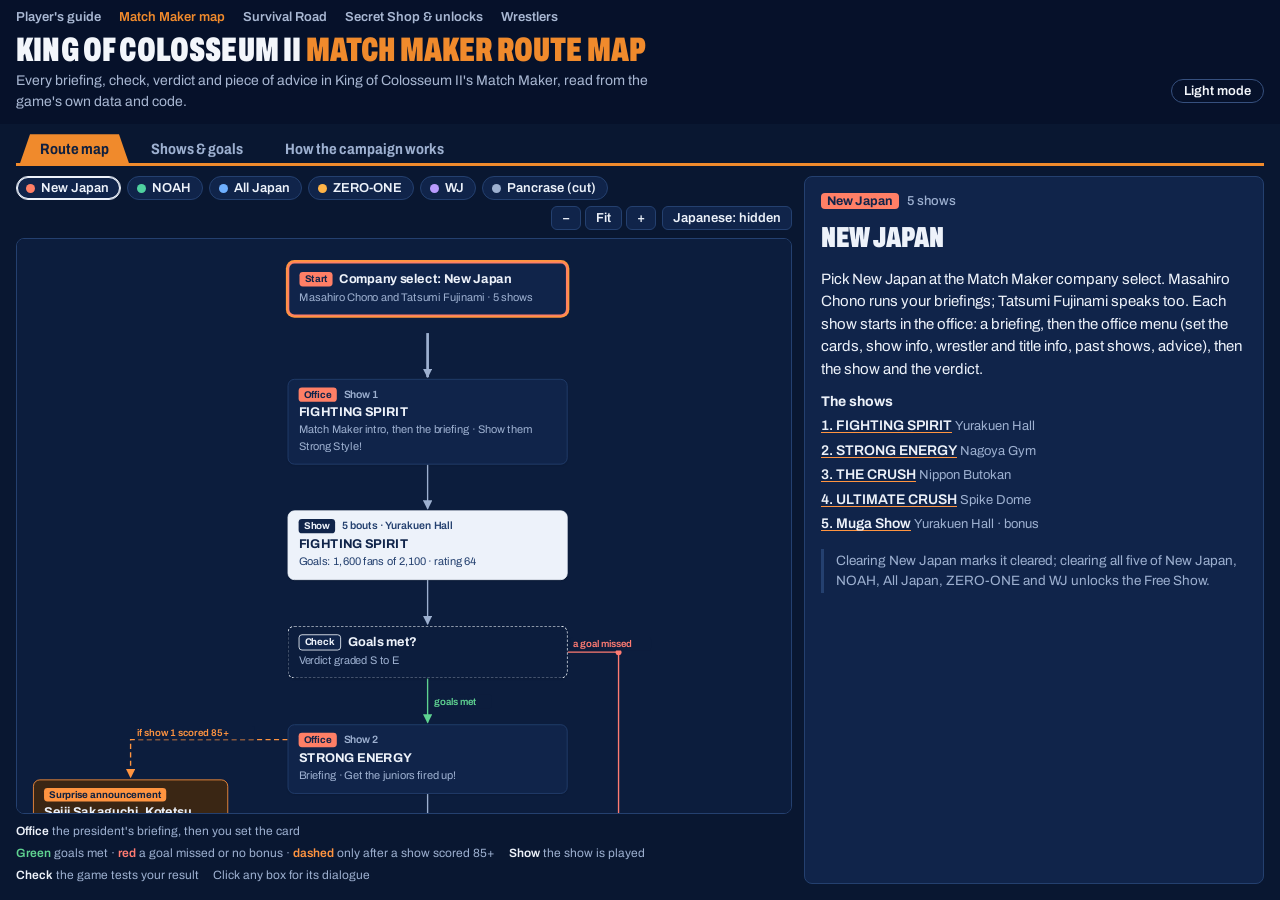
==== commit 266abe74: "Player's guide; shared look for the reference pages; Wrestler Database rework - docs/guide/: a playe" ====
--- a/docs/matchmaker-map/index.html
+++ b/docs/matchmaker-map/index.html
@@ -20,7 +20,7 @@
 :root {
   /* light: steel paper and navy ink; the accent is the game's tab orange, gold is the title belt */
   --bg: #e6ebf3; --surface: #ffffff; --sunk: #eef2f8; --ink: #0d1a33; --muted: #4d5d78; --line: #c3cfe1;
-  --accent: #c2560c; --accent-soft: #fde9d8; --accent-ink: #ffffff; --good: #17734a; --bad: #b42318; --hl: #8a6100; --hl-bg: #fff2cc;
+  --accent: #a84a08; --accent-soft: #fde9d8; --accent-ink: #ffffff; --good: #17734a; --bad: #b42318; --hl: #8a6100; --hl-bg: #fff2cc;
   --tab: #e8781f; --tab-ink: #10203f; --band: #0f2347; --band-ink: #f3f6fb;
   --p-njpw: #c2412d; --p-noah: #127a55; --p-ajpw: #2563b0; --p-zero1: #b06200; --p-wj: #6d45a8; --p-pancrase: #5a6573;
   --display: "Archivo", "Arial Narrow", "Helvetica Neue", sans-serif;
@@ -50,7 +50,8 @@
 /* Header: a dark band across the top, the title in heavy condensed type */
 header { display: flex; flex-wrap: wrap; align-items: baseline; gap: 4px 18px; margin: 0 -16px; padding: 10px 16px 12px; background: var(--band); color: var(--band-ink); }
 h1 { font: 900 34px/0.95 var(--display); font-stretch: 62%; letter-spacing: .005em; text-transform: uppercase; margin: 0; }
-h1 span { color: inherit; }
+h1 span { color: var(--tab); }
+h1 .game { color: inherit; }
 .sub { color: #a9b8d3; font-size: 14px; max-width: 80ch; }
 #theme { margin-left: auto; align-self: center; font: 600 13px var(--body); border: 1px solid #36507e; background: transparent; color: var(--band-ink); border-radius: 999px; padding: 4px 12px; cursor: pointer; }
 /* Tabs: the game's orange slanted tab header for the open one */
@@ -80,7 +81,7 @@
 td.n { font-variant-numeric: tabular-nums; white-space: nowrap; text-align: right; }
 tr.first td { border-top: 2px solid var(--line); }
 .prose { max-width: 72ch; display: grid; gap: 10px; }
-.prose h2 { font: 900 30px/1 var(--display); font-stretch: 62%; text-transform: uppercase; margin: 12px 0 0; }
+.prose h2 { font: 900 26px/1 var(--display); font-stretch: 62%; text-transform: uppercase; margin: 14px 0 2px; justify-self: start; background: var(--tab); color: var(--tab-ink); padding: 6px 24px 4px 18px; clip-path: polygon(10px 0, calc(100% - 10px) 0, 100% 100%, 0 100%); }
 .prose p, .prose li { margin: 0; }
 .prose ol, .prose ul { margin: 0; padding-left: 22px; display: grid; gap: 4px; }
 .prose table { font-size: 14px; }
@@ -93,6 +94,22 @@
 @media (max-width: 900px) { .app { height: auto; min-height: 100%; } }
 a.wl { color: inherit; text-decoration: underline dotted; text-decoration-color: var(--muted); text-underline-offset: 3px; }
 a.wl:hover { text-decoration-style: solid; text-decoration-color: var(--accent); }
+/* Controller button icons (tools/pagekit.py BUTTONS_JS and button()): the game's dark discs with
+   coloured symbols */
+:root { --b-disc: #20252e; --b-ring: #20252e; --b-sq: #ff7ac6; --b-x: #8fb4ff; --b-o: #ff9a5c; --b-tri: #4fd1a5; --b-pad: #eef1f5; }
+:root[data-theme="dark"] { --b-disc: #2c3442; --b-ring: #4a5568; }
+@media (prefers-color-scheme: dark) { :root:not([data-theme="light"]) { --b-disc: #2c3442; --b-ring: #4a5568; } }
+svg.bi { width: 20px; height: 20px; vertical-align: middle; margin-right: 1px; }
+svg.bi.wide { width: 26px; }
+svg.bi text { font: 700 10px var(--body); fill: var(--b-pad); }
+.bplus { font: 700 12px/18px var(--body); color: var(--muted); margin: 0 1px; vertical-align: middle; }
+.b { white-space: nowrap; }
+.vh { position: absolute; width: 1px; height: 1px; overflow: hidden; clip-path: inset(50%); white-space: nowrap; }
+/* Fact markings: game text, from the code (dashed), verified in game (green), unverified (gold) */
+.m { font: 600 11.5px/1 var(--body); font-style: normal; color: var(--muted); border: 1px solid var(--line); border-radius: 4px; padding: 2px 5px; white-space: nowrap; vertical-align: 1px; }
+.m.c { border-style: dashed; }
+.m.v { color: var(--good); border-color: color-mix(in srgb, var(--good) 45%, transparent); }
+.m.u { color: var(--hl); border-color: color-mix(in srgb, var(--hl) 50%, transparent); background: var(--hl-bg); }
 
 /* Layout: header + tabs, then the campaign flowchart beside a dossier panel (stacks on phones). */
 
@@ -197,10 +214,10 @@
 
 <div class="app">
   <header>
-    <h1>Match Maker <span>Route Map</span></h1>
+    <h1><span class="game">King of Colosseum II</span> <span>Match Maker Route Map</span></h1>
     <div class="sub">Every briefing, check, verdict and piece of advice in King of Colosseum II's Match Maker, read from the game's own data and code.</div>
     <button id="theme" type="button"></button>
-    <nav class="site" aria-label="Reference pages"><a href="../matchmaker-map/" aria-current="page">Match Maker map</a><a href="../survival-road/">Survival Road</a><a href="../secret-shop/">Secret Shop & unlocks</a><a href="../wrestlers/">Wrestlers</a></nav>
+    <nav class="site" aria-label="Reference pages"><a href="../guide/">Player's guide</a><a href="../matchmaker-map/" aria-current="page">Match Maker map</a><a href="../survival-road/">Survival Road</a><a href="../secret-shop/">Secret Shop & unlocks</a><a href="../wrestlers/">Wrestlers</a></nav>
   </header>
   <nav class="tabs" role="tablist">
     <button role="tab" id="t-map" aria-selected="true" aria-controls="map">Route map</button>
@@ -265,6 +282,13 @@
 /* a wrestler's name as a link to their page in the wrestler database (name: escaped HTML;
    link: 'roster/<id>' or 'templates/<id>' from the page's data; no link = plain name) */
 function wlink(name, link) { return link ? `<a class="wl" href="../wrestlers/#${link}">${name}</a>` : name; }
+const GLYPH = {"sq": "<rect x=\"6\" y=\"6\" width=\"8\" height=\"8\" rx=\"0.5\" fill=\"none\" style=\"stroke:var(--b-sq)\" stroke-width=\"1.8\"/>", "x": "<path d=\"M6.3 6.3l7.4 7.4M13.7 6.3l-7.4 7.4\" style=\"stroke:var(--b-x)\" stroke-width=\"1.9\" stroke-linecap=\"round\"/>", "o": "<circle cx=\"10\" cy=\"10\" r=\"4.4\" fill=\"none\" style=\"stroke:var(--b-o)\" stroke-width=\"1.8\"/>", "tri": "<path d=\"M10 5.4l4.6 8.1H5.4z\" fill=\"none\" style=\"stroke:var(--b-tri)\" stroke-width=\"1.7\" stroke-linejoin=\"round\"/>"};
+const disc = g => "<svg class=\"bi\" viewBox=\"0 0 20 20\" aria-hidden=\"true\"><circle cx=\"10\" cy=\"10\" r=\"9.2\" style=\"fill:var(--b-disc);stroke:var(--b-ring)\" stroke-width=\"0.8\"/>@G@</svg>".replace("@G@", GLYPH[g]);
+const DPAD = "<svg class=\"bi\" viewBox=\"0 0 20 20\" aria-hidden=\"true\"><path d=\"M7.2 1.2h5.6v6h6v5.6h-6v6H7.2v-6h-6V7.2h6z\" style=\"fill:var(--b-disc);stroke:var(--b-ring)\" stroke-width=\"0.8\"/><path d=\"M10 3l1.6 2.2H8.4zM10 17l1.6-2.2H8.4zM3 10l2.2-1.6v3.2zM17 10l-2.2-1.6v3.2z\" style=\"fill:var(--b-pad)\"/></svg>";
+const shoulder = t => "<svg class=\"bi wide\" viewBox=\"0 0 26 20\" aria-hidden=\"true\"><rect x=\"0.6\" y=\"2.6\" width=\"24.8\" height=\"14.8\" rx=\"4.5\" style=\"fill:var(--b-disc);stroke:var(--b-ring)\" stroke-width=\"0.8\"/><text x=\"13\" y=\"13.6\" text-anchor=\"middle\">@G@</text></svg>".replace("@G@", t);
+const STICK_ROT = {"up": 0, "right": 90, "down": 180, "left": 270};
+const stick = d => "<svg class=\"bi\" viewBox=\"0 0 20 20\" aria-hidden=\"true\"><circle cx=\"10\" cy=\"10\" r=\"9.2\" style=\"fill:var(--b-disc);stroke:var(--b-ring)\" stroke-width=\"0.8\"/><circle cx=\"10\" cy=\"10\" r=\"4.2\" style=\"fill:none;stroke:var(--b-pad)\" stroke-width=\"1.2\" opacity=\".55\"/><path d=\"M10 2.6l2.8 3.6H7.2z\" style=\"fill:var(--b-pad)\" transform=\"rotate(@G@ 10 10)\"/></svg>".replace("@G@", STICK_ROT[d]);
+const PLUS = '<span class="bplus">+</span>';
 
 /* ---------- the nodes of one campaign */
 function nodes(p) {
